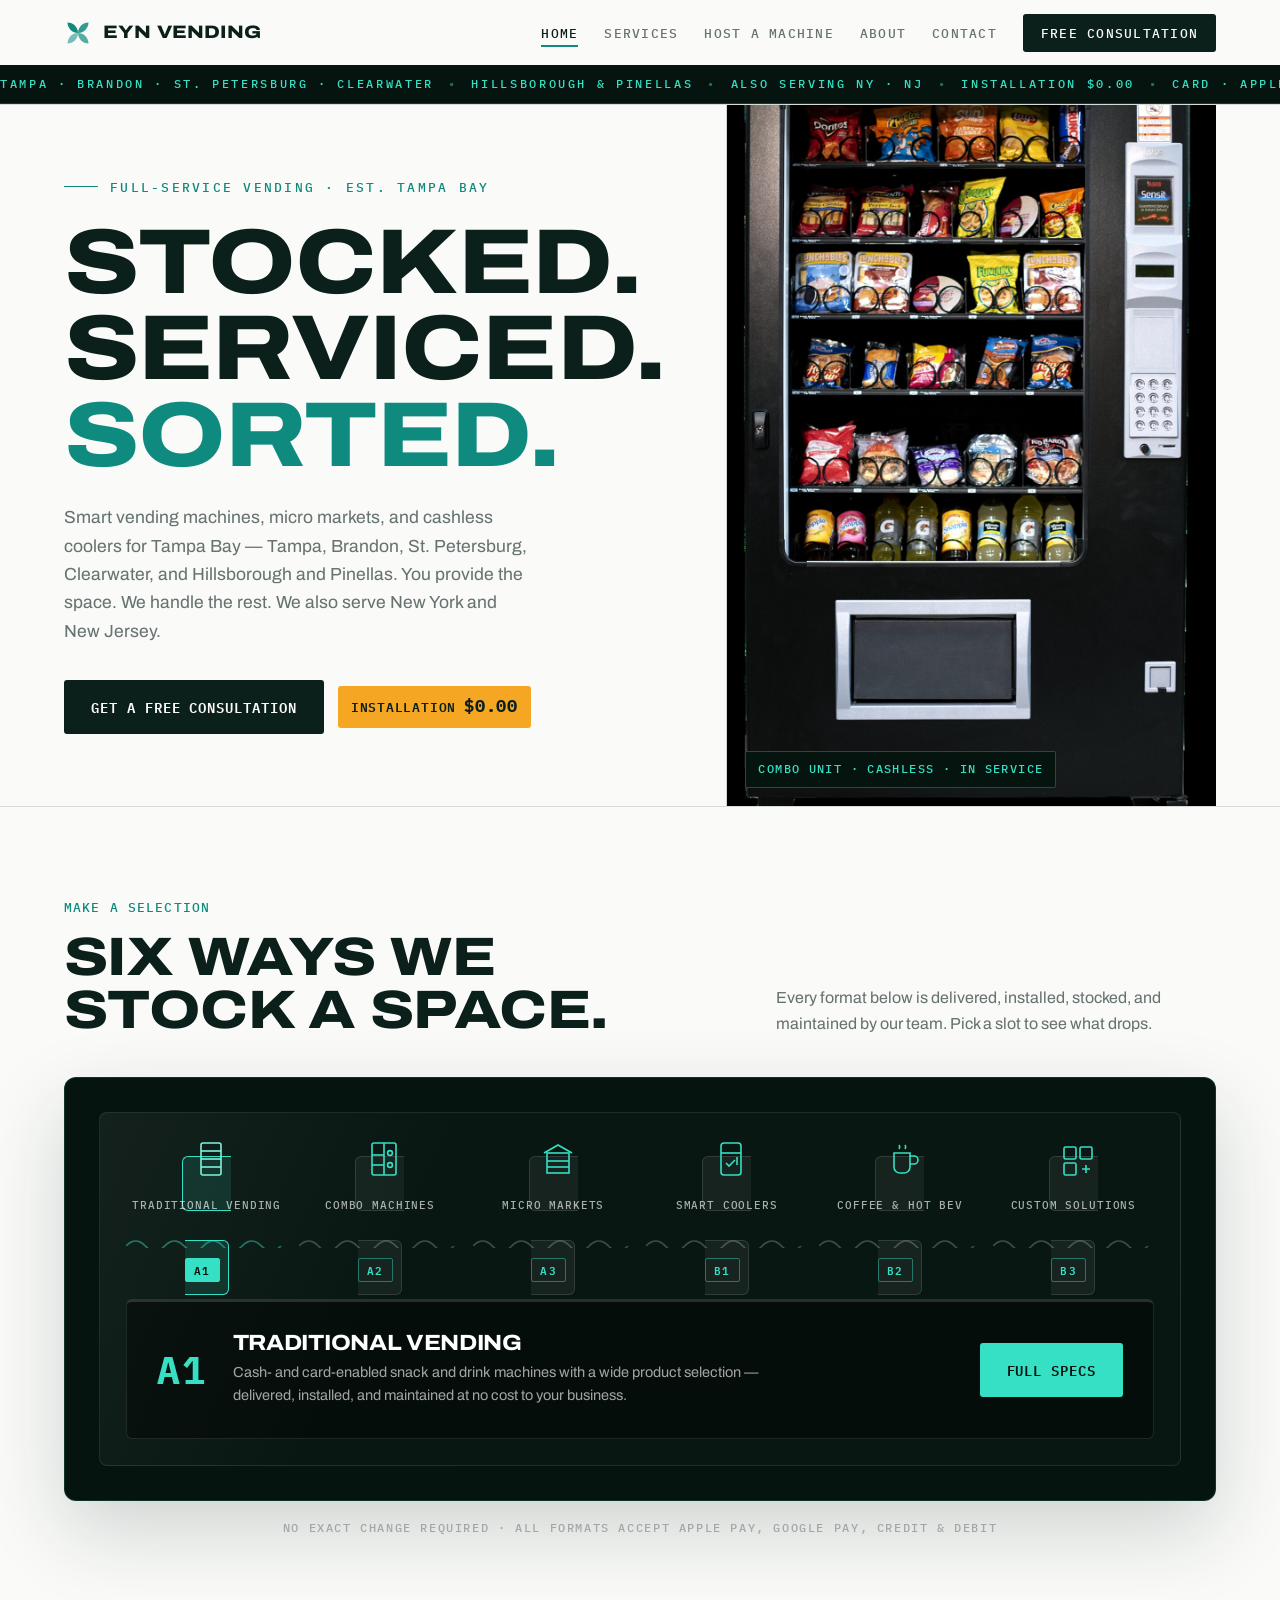
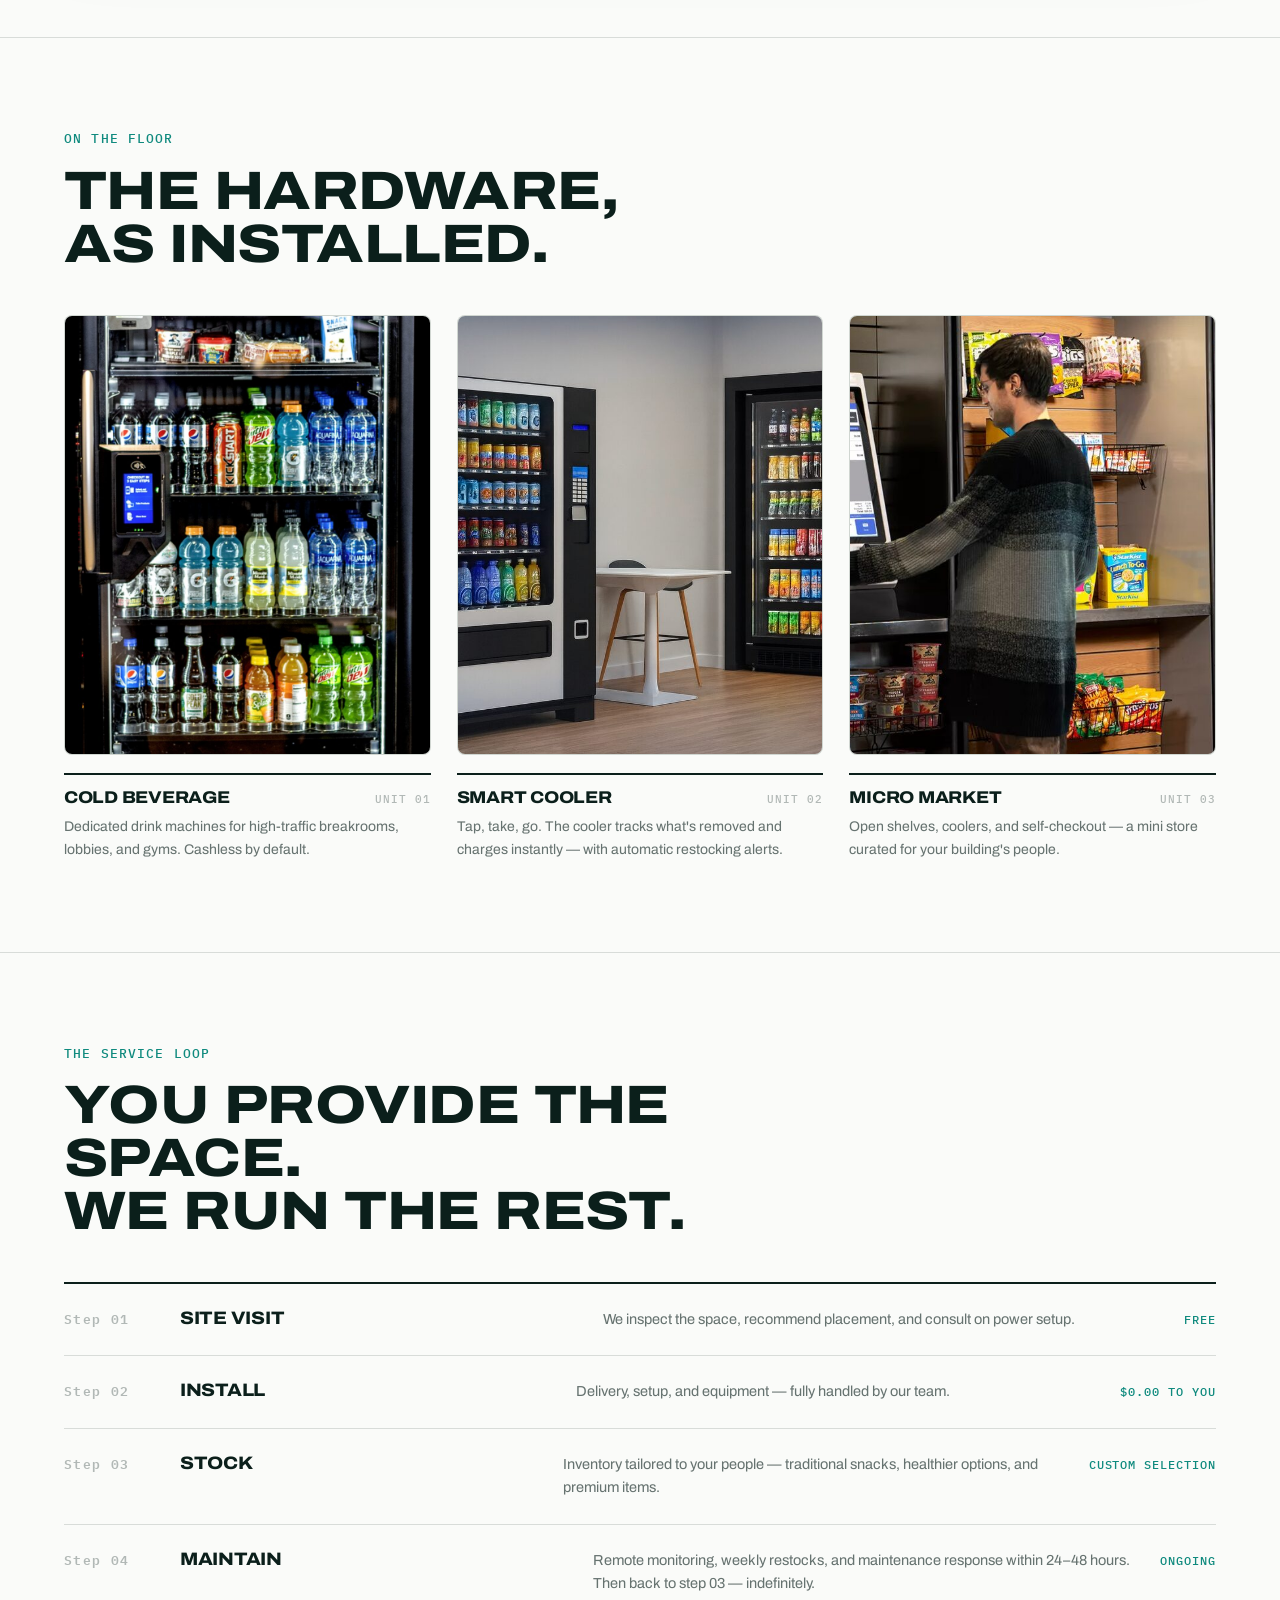
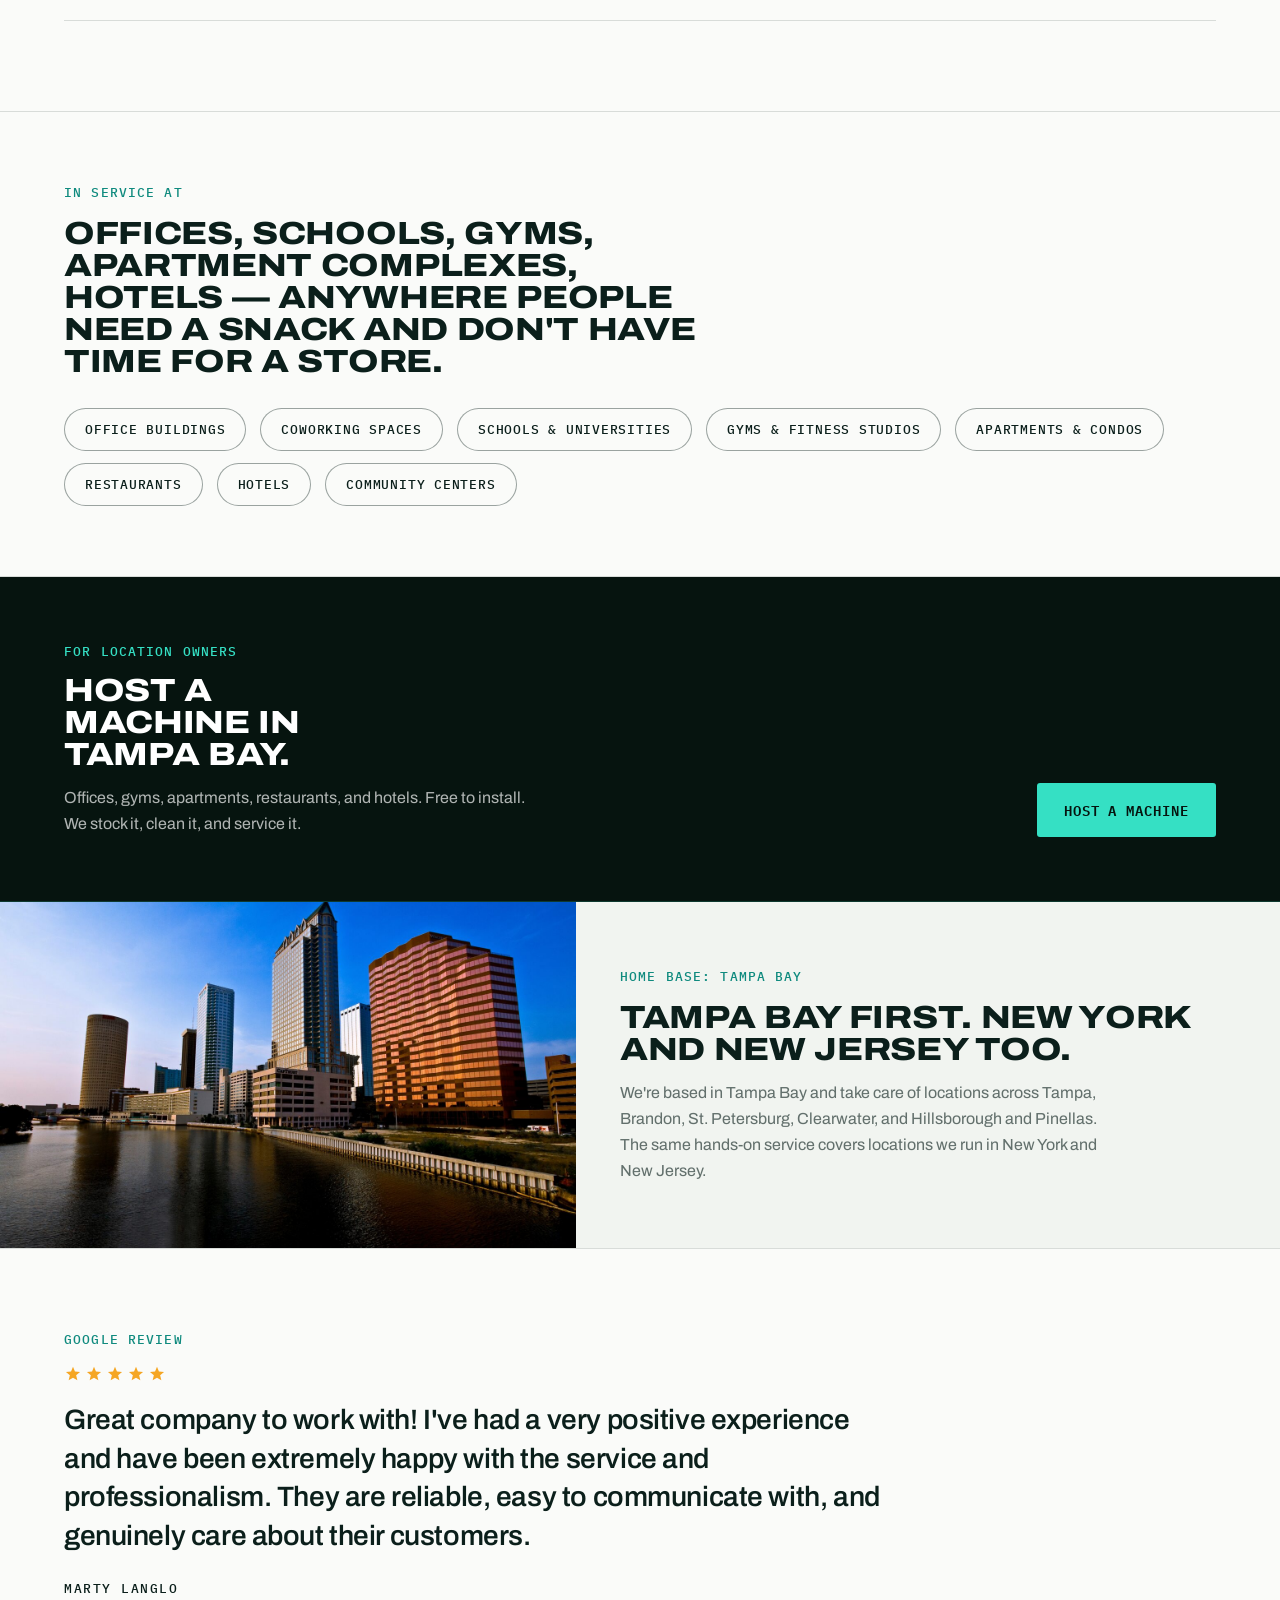
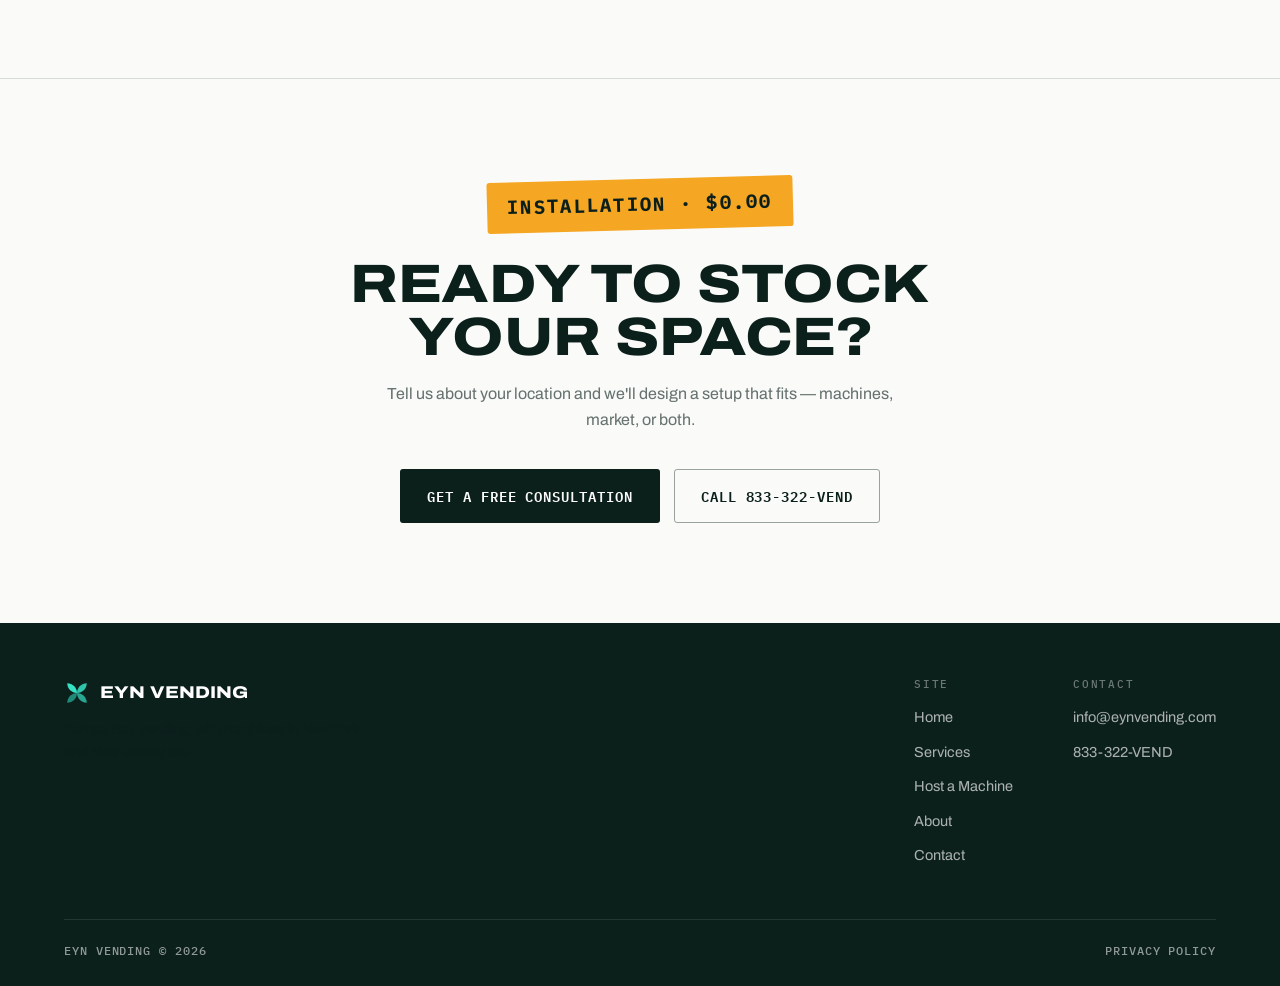
==== index.html @ dd4f5e39 "Fix swapped photos and add Tampa Bay host page The hero and Tampa images had the right filenames but" ====
<!DOCTYPE html>
<html lang="en">
<head>
<meta charset="UTF-8">
<meta name="viewport" content="width=device-width, initial-scale=1.0">
<title>EYN Vending | Tampa Bay Vending Machines</title>
<meta name="description" content="Vending machines for Tampa, Brandon, St. Petersburg, Clearwater, and Hillsborough &amp; Pinellas. Free installation. EYN Vending also serves NY and NJ.">
<link rel="canonical" href="https://www.eynvending.com/">
<meta property="og:title" content="EYN Vending | Tampa Bay Vending Machines">
<meta property="og:description" content="Vending machines for Tampa, Brandon, St. Petersburg, Clearwater, and Hillsborough &amp; Pinellas. Free installation. EYN Vending also serves NY and NJ.">
<meta property="og:type" content="website">
<meta property="og:url" content="https://www.eynvending.com/">
<meta property="og:image" content="https://www.eynvending.com/images/tampa-skyline.jpg">
<meta property="og:image:alt" content="Tampa Bay skyline at dusk, seen across the water with downtown towers and a lit bridge">
<meta property="og:locale" content="en_US">
<meta property="og:site_name" content="EYN Vending">
<meta name="twitter:card" content="summary_large_image">
<meta name="twitter:title" content="EYN Vending | Tampa Bay Vending Machines">
<meta name="twitter:description" content="Vending machines for Tampa, Brandon, St. Petersburg, Clearwater, and Hillsborough &amp; Pinellas. Free installation. EYN Vending also serves NY and NJ.">
<meta name="twitter:image" content="https://www.eynvending.com/images/tampa-skyline.jpg">
<link rel="preconnect" href="https://fonts.googleapis.com">
<link rel="preconnect" href="https://fonts.gstatic.com" crossorigin>
<link href="https://fonts.googleapis.com/css2?family=Archivo:ital,wdth,wght@0,62..125,100..900&family=IBM+Plex+Mono:wght@400;500;600;700&display=swap" rel="stylesheet">
<link rel="icon" href="favicon.ico" sizes="32x32">
<link rel="icon" href="favicon.svg" type="image/svg+xml">
<link rel="icon" href="favicon-48.png" type="image/png" sizes="48x48">
<link rel="apple-touch-icon" href="apple-touch-icon.png">
<link rel="stylesheet" href="css/style.css">
<script type="application/ld+json">
{
  "@context": "https://schema.org",
  "@type": "LocalBusiness",
  "name": "EYN Vending",
  "url": "https://www.eynvending.com",
  "telephone": "833-322-8363",
  "email": "info@eynvending.com",
  "image": "https://www.eynvending.com/images/machine-combo.jpg",
  "logo": "https://www.eynvending.com/favicon.svg",
  "description": "Full-service vending machines, micro markets, and smart coolers for Tampa Bay, with additional service in New York and New Jersey.",
  "areaServed": [
    { "@type": "Place", "name": "Tampa Bay" },
    { "@type": "City", "name": "Tampa" },
    { "@type": "City", "name": "Brandon" },
    { "@type": "City", "name": "St. Petersburg" },
    { "@type": "City", "name": "Clearwater" },
    { "@type": "AdministrativeArea", "name": "Hillsborough County" },
    { "@type": "AdministrativeArea", "name": "Pinellas County" }
  ],
  "openingHours": "24/7",
  "openingHoursSpecification": {
    "@type": "OpeningHoursSpecification",
    "dayOfWeek": ["Monday", "Tuesday", "Wednesday", "Thursday", "Friday", "Saturday", "Sunday"],
    "opens": "00:00",
    "closes": "23:59"
  }
}
</script>
</head>
<body>

<header class="site">
  <nav class="nav">
    <a href="index.html" class="brand">
      <svg class="mark" viewBox="0 0 32 32" xmlns="http://www.w3.org/2000/svg" aria-hidden="true">
        <g fill="#0F8A7E">
          <path d="M16 16C16 9.4 10.6 4 4 4C4 10.6 9.4 16 16 16Z"/>
          <path d="M16 16C16 9.4 21.4 4 28 4C28 10.6 22.6 16 16 16Z" opacity="0.85"/>
          <path d="M16 16C16 22.6 21.4 28 28 28C28 21.4 22.6 16 16 16Z" opacity="0.7"/>
          <path d="M16 16C16 22.6 10.6 28 4 28C4 21.4 9.4 16 16 16Z" opacity="0.55"/>
        </g>
      </svg>
      EYN Vending
    </a>
    <ul class="nav-links">
      <li><a href="index.html" class="active">Home</a></li>
      <li><a href="services.html">Services</a></li>
      <li><a href="host.html">Host a Machine</a></li>
      <li><a href="about.html">About</a></li>
      <li><a href="contact.html">Contact</a></li>
      <li><a href="contact.html" class="nav-cta">Free Consultation</a></li>
    </ul>
    <button class="nav-toggle" aria-label="Toggle menu"><span></span><span></span><span></span></button>
  </nav>
  <div class="ticker" aria-hidden="true">
    <div class="ticker-track">
      <span>Tampa · Brandon · St. Petersburg · Clearwater</span>
      <span>Hillsborough &amp; Pinellas</span>
      <span>Also serving NY · NJ</span>
      <span>Installation $0.00</span>
      <span>Card · Apple Pay · Google Pay</span>
      <span>Maintenance response 24–48 hrs</span>
      <span>Tampa · Brandon · St. Petersburg · Clearwater</span>
      <span>Hillsborough &amp; Pinellas</span>
      <span>Also serving NY · NJ</span>
      <span>Installation $0.00</span>
      <span>Card · Apple Pay · Google Pay</span>
      <span>Maintenance response 24–48 hrs</span>
    </div>
  </div>
</header>

<!-- ============ HERO ============ -->
<section class="hero">
  <div class="hero-grid">
    <div class="hero-copy">
      <div class="hero-kicker">Full-service vending · Est. Tampa Bay</div>
      <h1 class="hd hd-xl">Stocked.<br>Serviced.<br><span class="accent">Sorted.</span></h1>
      <p class="lede">Smart vending machines, micro markets, and cashless coolers for Tampa Bay — Tampa, Brandon, St. Petersburg, Clearwater, and Hillsborough and Pinellas. You provide the space. We handle the rest. We also serve New York and New Jersey.</p>
      <div class="hero-ctas">
        <a href="contact.html" class="btn btn-vend">Get a Free Consultation</a>
        <span class="price-tag">Installation <strong>$0.00</strong></span>
      </div>
    </div>
    <div class="hero-photo">
      <img src="images/machine-combo.jpg" alt="White snack vending machine with spiral coils stocked with chips, candy, and packaged snacks">
      <span class="photo-spec">Combo unit · Cashless · In service</span>
    </div>
  </div>
</section>

<!-- ============ THE MACHINE (signature) ============ -->
<section class="machine-section">
  <div class="wrap">
    <div class="machine-head reveal">
      <div>
        <span class="mono" style="color: var(--teal); display:block; margin-bottom:14px;">Make a selection</span>
        <h2 class="hd hd-lg">Six ways we<br>stock a space.</h2>
      </div>
      <p>Every format below is delivered, installed, stocked, and maintained by our team. Pick a slot to see what drops.</p>
    </div>

    <div class="machine reveal">
      <div class="machine-glass">
        <div class="shelf">
          <button class="slot selected" data-code="A1" data-title="Traditional Vending" data-desc="Cash- and card-enabled snack and drink machines with a wide product selection — delivered, installed, and maintained at no cost to your business.">
            <span class="slot-product">
              <svg class="slot-glyph" viewBox="0 0 40 40" fill="none" stroke="currentColor" stroke-width="1.6" aria-hidden="true">
                <rect x="10" y="4" width="20" height="32" rx="2"/>
                <line x1="10" y1="12" x2="30" y2="12"/>
                <line x1="10" y1="20" x2="30" y2="20"/>
                <line x1="10" y1="28" x2="30" y2="28"/>
              </svg>
              <span class="slot-name">Traditional Vending</span>
              <svg class="slot-coil" viewBox="0 0 100 12" preserveAspectRatio="none" fill="none" stroke="currentColor" stroke-width="1.4" aria-hidden="true">
                <path d="M0,10 Q6,0 12,10 T24,10 T36,10 T48,10 T60,10 T72,10 T84,10 T96,10"/>
              </svg>
              <span class="slot-code-chip">A1</span>
            </span>
          </button>

          <button class="slot" data-code="A2" data-title="Combo Machines" data-desc="Snacks and beverages in one compact unit with flexible layouts — perfect for smaller offices, waiting rooms, and community spaces.">
            <span class="slot-product">
              <svg class="slot-glyph" viewBox="0 0 40 40" fill="none" stroke="currentColor" stroke-width="1.6" aria-hidden="true">
                <rect x="8" y="4" width="24" height="32" rx="2"/>
                <line x1="20" y1="4" x2="20" y2="36"/>
                <line x1="8" y1="16" x2="20" y2="16"/>
                <line x1="8" y1="26" x2="20" y2="26"/>
                <circle cx="26" cy="14" r="2.4"/>
                <circle cx="26" cy="26" r="2.4"/>
              </svg>
              <span class="slot-name">Combo Machines</span>
              <svg class="slot-coil" viewBox="0 0 100 12" preserveAspectRatio="none" fill="none" stroke="currentColor" stroke-width="1.4" aria-hidden="true">
                <path d="M0,10 Q6,0 12,10 T24,10 T36,10 T48,10 T60,10 T72,10 T84,10 T96,10"/>
              </svg>
              <span class="slot-code-chip">A2</span>
            </span>
          </button>

          <button class="slot" data-code="A3" data-title="Micro Markets" data-desc="Open shelving, coolers, and a self-checkout kiosk — a self-service market curated to your team, built for larger workplaces and common areas.">
            <span class="slot-product">
              <svg class="slot-glyph" viewBox="0 0 40 40" fill="none" stroke="currentColor" stroke-width="1.6" aria-hidden="true">
                <path d="M6 14 L20 6 L34 14"/>
                <rect x="9" y="14" width="22" height="20"/>
                <line x1="9" y1="22" x2="31" y2="22"/>
                <line x1="9" y1="28" x2="31" y2="28"/>
              </svg>
              <span class="slot-name">Micro Markets</span>
              <svg class="slot-coil" viewBox="0 0 100 12" preserveAspectRatio="none" fill="none" stroke="currentColor" stroke-width="1.4" aria-hidden="true">
                <path d="M0,10 Q6,0 12,10 T24,10 T36,10 T48,10 T60,10 T72,10 T84,10 T96,10"/>
              </svg>
              <span class="slot-code-chip">A3</span>
            </span>
          </button>

          <button class="slot" data-code="B1" data-title="Smart Coolers" data-desc="Grab-and-go coolers with secure, cashless technology that recognize what's taken and charge instantly — ideal for gyms, offices, and residential buildings.">
            <span class="slot-product">
              <svg class="slot-glyph" viewBox="0 0 40 40" fill="none" stroke="currentColor" stroke-width="1.6" aria-hidden="true">
                <rect x="10" y="4" width="20" height="32" rx="3"/>
                <line x1="10" y1="14" x2="30" y2="14"/>
                <line x1="26" y1="18" x2="26" y2="26"/>
                <path d="M15 24 l3 3 l6 -6" />
              </svg>
              <span class="slot-name">Smart Coolers</span>
              <svg class="slot-coil" viewBox="0 0 100 12" preserveAspectRatio="none" fill="none" stroke="currentColor" stroke-width="1.4" aria-hidden="true">
                <path d="M0,10 Q6,0 12,10 T24,10 T36,10 T48,10 T60,10 T72,10 T84,10 T96,10"/>
              </svg>
              <span class="slot-code-chip">B1</span>
            </span>
          </button>

          <button class="slot" data-code="B2" data-title="Coffee &amp; Hot Beverage" data-desc="Hot beverage machines for spaces that run on coffee — kept clean, stocked, and pouring on a reliable restock schedule.">
            <span class="slot-product">
              <svg class="slot-glyph" viewBox="0 0 40 40" fill="none" stroke="currentColor" stroke-width="1.6" aria-hidden="true">
                <path d="M10 14 h16 v14 a6 6 0 0 1 -6 6 h-4 a6 6 0 0 1 -6 -6 z"/>
                <path d="M26 17 h4 a4 4 0 0 1 0 8 h-4"/>
                <path d="M15 10 q1.5 -2 0 -4 M21 10 q1.5 -2 0 -4"/>
              </svg>
              <span class="slot-name">Coffee &amp; Hot Bev</span>
              <svg class="slot-coil" viewBox="0 0 100 12" preserveAspectRatio="none" fill="none" stroke="currentColor" stroke-width="1.4" aria-hidden="true">
                <path d="M0,10 Q6,0 12,10 T24,10 T36,10 T48,10 T60,10 T72,10 T84,10 T96,10"/>
              </svg>
              <span class="slot-code-chip">B2</span>
            </span>
          </button>

          <button class="slot" data-code="B3" data-title="Custom Solutions" data-desc="Book and electronics kiosks, secure locker systems, and more — describe your space and we'll design a setup around it.">
            <span class="slot-product">
              <svg class="slot-glyph" viewBox="0 0 40 40" fill="none" stroke="currentColor" stroke-width="1.6" aria-hidden="true">
                <rect x="6" y="8" width="12" height="12" rx="1.5"/>
                <rect x="22" y="8" width="12" height="12" rx="1.5"/>
                <rect x="6" y="24" width="12" height="12" rx="1.5"/>
                <path d="M28 26 v8 M24 30 h8"/>
              </svg>
              <span class="slot-name">Custom Solutions</span>
              <svg class="slot-coil" viewBox="0 0 100 12" preserveAspectRatio="none" fill="none" stroke="currentColor" stroke-width="1.4" aria-hidden="true">
                <path d="M0,10 Q6,0 12,10 T24,10 T36,10 T48,10 T60,10 T72,10 T84,10 T96,10"/>
              </svg>
              <span class="slot-code-chip">B3</span>
            </span>
          </button>
        </div>

        <div class="vend-tray">
          <div class="tray-code">A1</div>
          <div class="tray-body">
            <h3>Traditional Vending</h3>
            <p>Cash- and card-enabled snack and drink machines with a wide product selection — delivered, installed, and maintained at no cost to your business.</p>
          </div>
          <div class="tray-cta">
            <a href="services.html" class="btn btn-led">Full Specs</a>
          </div>
        </div>
      </div>
    </div>
    <div class="machine-footnote">No exact change required · All formats accept Apple Pay, Google Pay, credit &amp; debit</div>
  </div>
</section>

<!-- ============ EQUIPMENT GALLERY ============ -->
<section class="gallery-section">
  <div class="wrap">
    <div class="sec-head reveal">
      <span class="mono">On the floor</span>
      <h2 class="hd hd-lg">The hardware,<br>as installed.</h2>
    </div>
    <div class="gallery">
      <div class="gallery-item reveal">
        <div class="ph"><img src="images/machine-colddrinks.jpg" alt="Glass-front cold drink machine stocked with cans and bottles" loading="lazy"></div>
        <div class="spec">
          <div class="spec-row">
            <h3>Cold Beverage</h3>
            <span class="mono">Unit 01</span>
          </div>
          <p>Dedicated drink machines for high-traffic breakrooms, lobbies, and gyms. Cashless by default.</p>
        </div>
      </div>
      <div class="gallery-item reveal">
        <div class="ph"><img src="images/smart-cooler.jpg" alt="Glass-door cooler stocked with beverages, with a payment terminal on the side" loading="lazy"></div>
        <div class="spec">
          <div class="spec-row">
            <h3>Smart Cooler</h3>
            <span class="mono">Unit 02</span>
          </div>
          <p>Tap, take, go. The cooler tracks what's removed and charges instantly — with automatic restocking alerts.</p>
        </div>
      </div>
      <div class="gallery-item reveal">
        <div class="ph"><img src="images/micromart-kiosk.jpg" alt="Person using a touchscreen self-checkout kiosk beside shelves of snacks" loading="lazy"></div>
        <div class="spec">
          <div class="spec-row">
            <h3>Micro Market</h3>
            <span class="mono">Unit 03</span>
          </div>
          <p>Open shelves, coolers, and self-checkout — a mini store curated for your building's people.</p>
        </div>
      </div>
    </div>
  </div>
</section>

<!-- ============ SERVICE LOOP ============ -->
<section class="loop-section">
  <div class="wrap">
    <div class="sec-head reveal">
      <span class="mono">The service loop</span>
      <h2 class="hd hd-lg">You provide the space.<br>We run the rest.</h2>
    </div>
    <div class="loop-table reveal">
      <div class="loop-row">
        <span class="step">Step 01</span>
        <h3>Site Visit</h3>
        <p>We inspect the space, recommend placement, and consult on power setup.</p>
        <span class="loop-meta">Free</span>
      </div>
      <div class="loop-row">
        <span class="step">Step 02</span>
        <h3>Install</h3>
        <p>Delivery, setup, and equipment — fully handled by our team.</p>
        <span class="loop-meta">$0.00 to you</span>
      </div>
      <div class="loop-row">
        <span class="step">Step 03</span>
        <h3>Stock</h3>
        <p>Inventory tailored to your people — traditional snacks, healthier options, and premium items.</p>
        <span class="loop-meta">Custom selection</span>
      </div>
      <div class="loop-row">
        <span class="step">Step 04</span>
        <h3>Maintain</h3>
        <p>Remote monitoring, weekly restocks, and maintenance response within 24–48 hours. Then back to step 03 — indefinitely.</p>
        <span class="loop-meta">Ongoing</span>
      </div>
    </div>
  </div>
</section>

<!-- ============ WHO WE SERVE ============ -->
<section class="serve-section">
  <div class="wrap reveal">
    <div class="sec-head">
      <span class="mono">In service at</span>
      <h2 class="hd hd-md">Offices, schools, gyms, apartment complexes, hotels — anywhere people need a snack and don't have time for a store.</h2>
    </div>
    <div class="serve-line">
      <span class="serve-chip">Office buildings</span>
      <span class="serve-chip">Coworking spaces</span>
      <span class="serve-chip">Schools &amp; universities</span>
      <span class="serve-chip">Gyms &amp; fitness studios</span>
      <span class="serve-chip">Apartments &amp; condos</span>
      <span class="serve-chip">Restaurants</span>
      <span class="serve-chip">Hotels</span>
      <span class="serve-chip">Community centers</span>
    </div>
  </div>
</section>

<!-- ============ HOST ============ -->
<section class="host-band">
  <div class="wrap">
    <div class="host-band-inner reveal">
      <div>
        <span class="mono">For location owners</span>
        <h2 class="hd hd-md">Host a machine in Tampa Bay.</h2>
        <p>Offices, gyms, apartments, restaurants, and hotels. Free to install. We stock it, clean it, and service it.</p>
      </div>
      <a href="host.html" class="btn btn-led">Host a Machine</a>
    </div>
  </div>
</section>

<!-- ============ REGION ============ -->
<section class="region-band">
  <div class="region-photo">
    <img src="images/tampa-skyline.jpg" alt="Tampa Bay skyline at dusk, seen across the water with downtown towers and a lit bridge" loading="lazy">
  </div>
  <div class="region-copy reveal">
    <span class="mono">Home base: Tampa Bay</span>
    <h2 class="hd hd-md">Tampa Bay first. New York and New Jersey too.</h2>
    <p>We're based in Tampa Bay and take care of locations across Tampa, Brandon, St. Petersburg, Clearwater, and Hillsborough and Pinellas. The same hands-on service covers locations we run in New York and New Jersey.</p>
  </div>
</section>

<!-- ============ REVIEW ============ -->
<section class="quote-section">
  <div class="wrap">
    <div class="quote-block reveal">
      <span class="mono">Google review</span>
      <div class="quote-stars" role="img" aria-label="5 out of 5 stars">
        <svg viewBox="0 0 24 24" aria-hidden="true"><path fill="currentColor" d="M12 2.4l2.6 6.3 6.8.6-5.2 4.4 1.6 6.6L12 16.9 6.2 20.3l1.6-6.6L2.6 9.3l6.8-.6z"/></svg>
        <svg viewBox="0 0 24 24" aria-hidden="true"><path fill="currentColor" d="M12 2.4l2.6 6.3 6.8.6-5.2 4.4 1.6 6.6L12 16.9 6.2 20.3l1.6-6.6L2.6 9.3l6.8-.6z"/></svg>
        <svg viewBox="0 0 24 24" aria-hidden="true"><path fill="currentColor" d="M12 2.4l2.6 6.3 6.8.6-5.2 4.4 1.6 6.6L12 16.9 6.2 20.3l1.6-6.6L2.6 9.3l6.8-.6z"/></svg>
        <svg viewBox="0 0 24 24" aria-hidden="true"><path fill="currentColor" d="M12 2.4l2.6 6.3 6.8.6-5.2 4.4 1.6 6.6L12 16.9 6.2 20.3l1.6-6.6L2.6 9.3l6.8-.6z"/></svg>
        <svg viewBox="0 0 24 24" aria-hidden="true"><path fill="currentColor" d="M12 2.4l2.6 6.3 6.8.6-5.2 4.4 1.6 6.6L12 16.9 6.2 20.3l1.6-6.6L2.6 9.3l6.8-.6z"/></svg>
      </div>
      <blockquote>
        <p>Great company to work with! I've had a very positive experience and have been extremely happy with the service and professionalism. They are reliable, easy to communicate with, and genuinely care about their customers.</p>
      </blockquote>
      <p class="quote-by">Marty Langlo</p>
    </div>
  </div>
</section>

<!-- ============ CTA ============ -->
<section class="cta-section">
  <div class="cta-inner reveal">
    <span class="cta-price">Installation · $0.00</span>
    <h2 class="hd hd-lg">Ready to stock your space?</h2>
    <p>Tell us about your location and we'll design a setup that fits — machines, market, or both.</p>
    <div class="cta-actions">
      <a href="contact.html" class="btn btn-vend">Get a Free Consultation</a>
      <a href="tel:+18333228363" class="btn btn-ghost">Call 833-322-VEND</a>
    </div>
  </div>
</section>

<footer class="site">
  <div class="wrap">
    <div class="footer-top">
      <div>
        <div class="footer-brand">
          <svg class="mark" viewBox="0 0 32 32" xmlns="http://www.w3.org/2000/svg" aria-hidden="true">
            <g fill="#35E0C4">
              <path d="M16 16C16 9.4 10.6 4 4 4C4 10.6 9.4 16 16 16Z"/>
              <path d="M16 16C16 9.4 21.4 4 28 4C28 10.6 22.6 16 16 16Z" opacity="0.85"/>
              <path d="M16 16C16 22.6 21.4 28 28 28C28 21.4 22.6 16 16 16Z" opacity="0.7"/>
              <path d="M16 16C16 22.6 10.6 28 4 28C4 21.4 9.4 16 16 16Z" opacity="0.55"/>
            </g>
          </svg>
          EYN Vending
        </div>
        <p class="footer-tag">Tampa Bay vending, with machines in New York and New Jersey too.</p>
      </div>
      <div class="footer-links">
        <div class="footer-col">
          <h4>Site</h4>
          <a href="index.html">Home</a>
          <a href="services.html">Services</a>
          <a href="host.html">Host a Machine</a>
          <a href="about.html">About</a>
          <a href="contact.html">Contact</a>
        </div>
        <div class="footer-col">
          <h4>Contact</h4>
          <a href="mailto:info@eynvending.com">info@eynvending.com</a>
          <a href="tel:+18333228363">833-322-VEND</a>
        </div>
      </div>
    </div>
    <div class="footer-bottom">
      <span>EYN Vending &copy; 2026</span>
      <a href="privacy.html">Privacy Policy</a>
    </div>
  </div>
</footer>

<script src="js/main.js"></script>
</body>
</html>
---- css/style.css ----
/* ===========================================================
   EYN Vending — V2 "Showroom"
   The page is the showroom; the machines are the dark objects
   on display. LED ticker, vend shelf, spec-sheet type.
   =========================================================== */
:root {
  --show: #FAFBF9;          /* showroom floor */
  --show-dim: #F1F4F0;      /* secondary surface */
  --ink: #0B1F1B;           /* deep teal-black text */
  --ink-60: rgba(11, 31, 27, 0.62);
  --ink-30: rgba(11, 31, 27, 0.30);
  --teal: #0F8A7E;          /* brand */
  --teal-deep: #0A5C55;
  --led-bg: #06140F;        /* machine display interior */
  --led: #35E0C4;           /* LED text */
  --led-dim: rgba(53, 224, 196, 0.45);
  --amber: #F5A623;         /* price tag */
  --line: rgba(11, 31, 27, 0.14);
  --line-strong: rgba(11, 31, 27, 0.4);

  --display: "Archivo", sans-serif;
  --mono: "IBM Plex Mono", monospace;

  --max: 1240px;
  --gutter: clamp(20px, 4vw, 44px);
}

* { box-sizing: border-box; }
html { scroll-behavior: smooth; }

@media (prefers-reduced-motion: reduce) {
  html { scroll-behavior: auto; }
  *, *::before, *::after {
    animation-duration: 0.01ms !important;
    animation-iteration-count: 1 !important;
    transition-duration: 0.01ms !important;
  }
}

body {
  margin: 0;
  background: var(--show);
  color: var(--ink);
  font-family: var(--display);
  font-weight: 420;
  font-size: 16px;
  line-height: 1.62;
  -webkit-font-smoothing: antialiased;
}

h1, h2, h3, h4 {
  margin: 0;
  line-height: 1.0;
  letter-spacing: -0.015em;
  font-weight: 780;
}
p { margin: 0 0 1em; color: var(--ink-60); }
a { color: inherit; text-decoration: none; }
img { max-width: 100%; display: block; }
button { font: inherit; }

.wrap { max-width: var(--max); margin: 0 auto; padding: 0 var(--gutter); }

/* Display headline — wide-set Archivo, the site's voice */
.hd {
  font-stretch: 118%;
  font-weight: 800;
  text-transform: uppercase;
  letter-spacing: -0.01em;
}
.hd-xl { font-size: clamp(42px, 7.2vw, 92px); line-height: 0.94; }
.hd-lg { font-size: clamp(30px, 4.4vw, 54px); line-height: 0.98; }
.hd-md { font-size: clamp(22px, 2.8vw, 32px); }

/* Mono utility */
.mono {
  font-family: var(--mono);
  font-size: 12.5px;
  letter-spacing: 0.09em;
  text-transform: uppercase;
  font-weight: 500;
}

/* Slot code — only on selectable things */
.slot-code {
  font-family: var(--mono);
  font-size: 12px;
  font-weight: 600;
  letter-spacing: 0.1em;
  color: var(--teal);
  border: 1px solid currentColor;
  border-radius: 2px;
  padding: 2px 7px;
  display: inline-block;
}

/* Price tag — amber, like a vend price */
.price-tag {
  display: inline-flex;
  align-items: baseline;
  gap: 8px;
  background: var(--amber);
  color: var(--ink);
  font-family: var(--mono);
  font-weight: 600;
  font-size: 13px;
  letter-spacing: 0.06em;
  padding: 7px 13px;
  border-radius: 3px;
  text-transform: uppercase;
}
.price-tag strong { font-size: 17px; font-weight: 700; }

/* Buttons */
.btn {
  display: inline-flex;
  align-items: center;
  gap: 10px;
  font-family: var(--mono);
  font-weight: 600;
  font-size: 13.5px;
  letter-spacing: 0.07em;
  text-transform: uppercase;
  padding: 15px 26px;
  border-radius: 3px;
  border: 1.5px solid transparent;
  cursor: pointer;
  transition: background 0.15s ease, border-color 0.15s ease, color 0.15s ease;
}
.btn-vend { background: var(--ink); color: var(--show); }
.btn-vend:hover { background: var(--teal-deep); }
.btn-ghost { border-color: var(--line-strong); color: var(--ink); background: transparent; }
.btn-ghost:hover { border-color: var(--teal); color: var(--teal); }
.btn-led { background: var(--led); color: var(--led-bg); }
.btn-led:hover { background: #5aeed6; }

/* ===========================================================
   Header + LED ticker
   =========================================================== */
header.site {
  position: sticky;
  top: 0;
  z-index: 60;
  background: var(--show);
  border-bottom: 1px solid var(--line);
}
.nav {
  display: flex;
  align-items: center;
  justify-content: space-between;
  max-width: var(--max);
  margin: 0 auto;
  padding: 18px var(--gutter);
}
.brand {
  display: flex;
  align-items: center;
  gap: 11px;
  font-stretch: 118%;
  font-weight: 800;
  font-size: 18px;
  text-transform: uppercase;
  letter-spacing: 0.01em;
}
.brand .mark { width: 28px; height: 28px; flex-shrink: 0; }
.nav-links {
  display: flex;
  align-items: center;
  gap: 26px;
  list-style: none;
  margin: 0;
  padding: 0;
}
.nav-links a {
  font-family: var(--mono);
  font-size: 12.5px;
  font-weight: 500;
  letter-spacing: 0.1em;
  text-transform: uppercase;
  color: var(--ink-60);
  padding: 4px 0;
  border-bottom: 2px solid transparent;
}
.nav-links a:hover { color: var(--ink); }
.nav-links a.active { color: var(--ink); border-bottom-color: var(--teal); }
.nav-links a.nav-cta {
  color: var(--show);
  background: var(--ink);
  padding: 11px 18px;
  border-radius: 3px;
  border-bottom: none;
}
.nav-links a.nav-cta:hover { background: var(--teal-deep); color: var(--show); }
.nav-toggle { display: none; background: none; border: none; cursor: pointer; padding: 6px; }
.nav-toggle span { display: block; width: 22px; height: 2px; background: var(--ink); margin: 5px 0; }

@media (max-width: 1080px) {
  .nav-links { display: none; }
  .nav-toggle { display: block; }
  .nav-links.open {
    display: flex;
    flex-direction: column;
    align-items: flex-start;
    position: absolute;
    top: 100%;
    left: 0; right: 0;
    background: var(--show);
    padding: 22px var(--gutter) 28px;
    border-bottom: 1px solid var(--line);
    gap: 20px;
  }
}

/* LED ticker — a real machine's scrolling display */
.ticker {
  background: var(--led-bg);
  border-bottom: 1px solid rgba(53,224,196,0.2);
  overflow: hidden;
  padding: 9px 0;
}
.ticker-track {
  display: flex;
  gap: 0;
  width: max-content;
  animation: ticker-scroll 42s linear infinite;
}
.ticker-track span {
  font-family: var(--mono);
  font-size: 12px;
  font-weight: 500;
  letter-spacing: 0.22em;
  text-transform: uppercase;
  color: var(--led);
  white-space: nowrap;
  padding-right: 14px;
}
.ticker-track span::after {
  content: "•";
  color: var(--led-dim);
  padding-left: 14px;
}
@keyframes ticker-scroll {
  from { transform: translateX(0); }
  to { transform: translateX(-50%); }
}
@media (prefers-reduced-motion: reduce) {
  .ticker-track { animation: none; }
}

/* ===========================================================
   Hero — showroom floor, machine photo displayed at scale
   =========================================================== */
.hero {
  border-bottom: 1px solid var(--line);
  overflow: hidden;
}
.hero-grid {
  max-width: var(--max);
  margin: 0 auto;
  padding: 0 var(--gutter);
  display: grid;
  grid-template-columns: 1.15fr 0.85fr;
  align-items: stretch;
  min-height: 560px;
}
.hero-copy {
  padding: 72px 40px 72px 0;
  display: flex;
  flex-direction: column;
  justify-content: center;
}
.hero-kicker {
  font-family: var(--mono);
  font-size: 12.5px;
  letter-spacing: 0.18em;
  text-transform: uppercase;
  color: var(--teal);
  margin-bottom: 22px;
  display: flex;
  align-items: center;
  gap: 12px;
}
.hero-kicker::before {
  content: "";
  width: 34px; height: 1px;
  background: var(--teal);
}
.hero h1 { margin-bottom: 26px; }
.hero h1 .accent { color: var(--teal); }
.hero .lede {
  font-size: 17.5px;
  max-width: 470px;
  margin-bottom: 34px;
}
.hero-ctas { display: flex; gap: 14px; flex-wrap: wrap; align-items: center; }

.hero-photo {
  position: relative;
  background: var(--show-dim);
  border-left: 1px solid var(--line);
}
.hero-photo img {
  position: absolute;
  inset: 0;
  width: 100%;
  height: 100%;
  object-fit: cover;
  object-position: center center;
}
.hero-photo .photo-spec {
  position: absolute;
  left: 18px;
  bottom: 18px;
  background: var(--led-bg);
  color: var(--led);
  font-family: var(--mono);
  font-size: 11.5px;
  letter-spacing: 0.12em;
  text-transform: uppercase;
  padding: 8px 12px;
  border-radius: 2px;
  border: 1px solid rgba(53,224,196,0.3);
}

@media (max-width: 900px) {
  .hero-grid { grid-template-columns: 1fr; min-height: 0; }
  .hero-copy { padding: 54px 0 44px; }
  .hero-photo { min-height: 380px; border-left: none; border-top: 1px solid var(--line); margin: 0 calc(-1 * var(--gutter)); }
}

/* ===========================================================
   The Machine — full-width interactive shelf (signature)
   =========================================================== */
.machine-section {
  padding: 90px 0 100px;
  border-bottom: 1px solid var(--line);
}
.machine-head {
  display: flex;
  align-items: flex-end;
  justify-content: space-between;
  gap: 30px;
  margin-bottom: 40px;
  flex-wrap: wrap;
}
.machine-head p { max-width: 440px; margin: 0; }

.machine {
  background: var(--led-bg);
  border-radius: 12px;
  padding: clamp(18px, 3vw, 34px);
  border: 1px solid rgba(53,224,196,0.15);
  box-shadow: 0 30px 80px rgba(11,31,27,0.18);
}
.machine-glass {
  border: 1px solid rgba(255,255,255,0.09);
  border-radius: 8px;
  padding: clamp(14px, 2.4vw, 26px);
  background:
    linear-gradient(115deg, rgba(255,255,255,0.045) 0%, transparent 30%),
    rgba(255,255,255,0.015);
}
.shelf {
  display: grid;
  grid-template-columns: repeat(6, 1fr);
  gap: 12px;
}
@media (max-width: 900px) { .shelf { grid-template-columns: repeat(3, 1fr); } }
@media (max-width: 520px) { .shelf { grid-template-columns: repeat(2, 1fr); } }

.slot {
  background: transparent;
  border: none;
  padding: 0;
  cursor: pointer;
  text-align: center;
  position: relative;
}
.slot-product {
  background: rgba(255,255,255,0.05);
  border: 1px solid rgba(255,255,255,0.12);
  border-radius: 6px;
  padding: 20px 8px 16px;
  transition: background 0.15s ease, border-color 0.15s ease, transform 0.15s ease;
  position: relative;
  overflow: visible;
}
.slot:hover .slot-product { background: rgba(53,224,196,0.08); border-color: var(--led-dim); }
.slot.selected .slot-product {
  background: rgba(53,224,196,0.12);
  border-color: var(--led);
}
.slot.vending .slot-product { animation: vend-drop 0.55s cubic-bezier(0.5, 0, 0.7, 0.4); }
@keyframes vend-drop {
  0%   { transform: translateY(0); opacity: 1; }
  55%  { transform: translateY(46px); opacity: 0.25; }
  56%  { transform: translateY(-6px); opacity: 0; }
  100% { transform: translateY(0); opacity: 1; }
}

.slot-glyph {
  width: 40px;
  height: 40px;
  margin: 0 auto 12px;
  color: var(--led);
}
.slot.selected .slot-glyph, .slot:hover .slot-glyph { color: #7df3dd; }
.slot-name {
  display: block;
  font-family: var(--mono);
  font-size: 10.5px;
  font-weight: 500;
  letter-spacing: 0.08em;
  text-transform: uppercase;
  color: rgba(255,255,255,0.65);
  min-height: 2.4em;
  line-height: 1.2;
  padding: 0 2px;
}
.slot .slot-code-chip {
  display: inline-block;
  margin-top: 10px;
  font-family: var(--mono);
  font-size: 11px;
  font-weight: 600;
  letter-spacing: 0.14em;
  color: var(--led);
  border: 1px solid var(--led-dim);
  border-radius: 2px;
  padding: 2px 8px;
}
.slot.selected .slot-code-chip { background: var(--led); color: var(--led-bg); border-color: var(--led); }

/* Coil — scalloped spiral under each product */
.slot-coil {
  display: block;
  width: 100%;
  height: 12px;
  margin-top: 12px;
  color: rgba(255,255,255,0.22);
}
.slot:hover .slot-coil, .slot.selected .slot-coil { color: var(--led-dim); }

/* Vend tray — where the selection lands */
.vend-tray {
  margin-top: 16px;
  background: rgba(0,0,0,0.4);
  border: 1px solid rgba(255,255,255,0.1);
  border-top: 3px solid rgba(255,255,255,0.14);
  border-radius: 6px;
  padding: clamp(20px, 3vw, 30px);
  display: grid;
  grid-template-columns: auto 1fr auto;
  gap: 26px;
  align-items: center;
  min-height: 130px;
}
.vend-tray.flash { animation: tray-flash 0.5s ease; }
@keyframes tray-flash {
  0% { border-color: var(--led); background: rgba(53,224,196,0.10); }
  100% { border-color: rgba(255,255,255,0.1); background: rgba(0,0,0,0.4); }
}
.tray-code {
  font-family: var(--mono);
  font-size: clamp(26px, 3.4vw, 38px);
  font-weight: 700;
  letter-spacing: 0.05em;
  color: var(--led);
}
.tray-body h3 {
  color: #fff;
  font-stretch: 112%;
  font-weight: 750;
  text-transform: uppercase;
  font-size: clamp(17px, 2vw, 22px);
  margin-bottom: 7px;
}
.tray-body p {
  color: rgba(255,255,255,0.62);
  font-size: 14.5px;
  margin: 0;
  max-width: 560px;
}
.tray-cta { flex-shrink: 0; }
@media (max-width: 760px) {
  .vend-tray { grid-template-columns: 1fr; gap: 14px; text-align: left; }
}

.machine-footnote {
  margin-top: 18px;
  text-align: center;
  font-family: var(--mono);
  font-size: 11.5px;
  letter-spacing: 0.14em;
  text-transform: uppercase;
  color: var(--ink-30);
}

/* ===========================================================
   Equipment gallery — tall photos at natural proportion
   =========================================================== */
.gallery-section { padding: 90px 0; border-bottom: 1px solid var(--line); }
.gallery {
  display: grid;
  grid-template-columns: repeat(3, 1fr);
  gap: 26px;
  margin-top: 44px;
}
@media (max-width: 860px) { .gallery { grid-template-columns: 1fr; } }
.gallery-item { display: flex; flex-direction: column; }
.gallery-item .ph {
  background: var(--show-dim);
  border: 1px solid var(--line);
  border-radius: 8px;
  overflow: hidden;
  aspect-ratio: 3 / 3.6;
}
.gallery-item .ph img {
  width: 100%; height: 100%;
  object-fit: cover;
  transition: transform 0.5s ease;
}
.gallery-item:hover .ph img { transform: scale(1.025); }
.gallery-item .spec {
  border-top: 2px solid var(--ink);
  margin-top: 18px;
  padding-top: 14px;
}
.gallery-item .spec-row {
  display: flex;
  justify-content: space-between;
  align-items: baseline;
  gap: 14px;
  margin-bottom: 6px;
}
.gallery-item h3 {
  font-stretch: 112%;
  text-transform: uppercase;
  font-size: 17px;
  font-weight: 780;
}
.gallery-item .spec p { font-size: 14px; margin: 8px 0 0; }
.gallery-item .spec .mono { color: var(--ink-30); font-size: 11px; }

/* ===========================================================
   Service loop — spec-sheet table, not cards
   =========================================================== */
.loop-section { padding: 90px 0; border-bottom: 1px solid var(--line); }
.loop-table { margin-top: 44px; border-top: 2px solid var(--ink); }
.loop-row {
  display: grid;
  grid-template-columns: 90px 1fr 1.4fr auto;
  gap: 26px;
  align-items: baseline;
  padding: 24px 0;
  border-bottom: 1px solid var(--line);
}
.loop-row .step {
  font-family: var(--mono);
  font-size: 13px;
  font-weight: 600;
  letter-spacing: 0.1em;
  color: var(--ink-30);
}
.loop-row h3 {
  font-stretch: 112%;
  text-transform: uppercase;
  font-size: 18px;
  font-weight: 780;
}
.loop-row p { font-size: 14.5px; margin: 0; }
.loop-row .loop-meta {
  font-family: var(--mono);
  font-size: 12px;
  letter-spacing: 0.08em;
  text-transform: uppercase;
  color: var(--teal);
  white-space: nowrap;
}
@media (max-width: 820px) {
  .loop-row { grid-template-columns: 60px 1fr; }
  .loop-row p { grid-column: 2; }
  .loop-row .loop-meta { grid-column: 2; }
}

/* ===========================================================
   Who we serve — one honest line
   =========================================================== */
.serve-section { padding: 70px 0; border-bottom: 1px solid var(--line); }
.serve-line {
  display: flex;
  flex-wrap: wrap;
  gap: 12px 14px;
  margin-top: 30px;
}
.serve-chip {
  font-family: var(--mono);
  font-size: 13px;
  letter-spacing: 0.06em;
  text-transform: uppercase;
  border: 1px solid var(--line-strong);
  border-radius: 30px;
  padding: 10px 20px;
  color: var(--ink);
  background: var(--show);
}

/* ===========================================================
   Region band
   =========================================================== */
.region-band {
  border-bottom: 1px solid var(--line);
  display: grid;
  grid-template-columns: 0.9fr 1.1fr;
  min-height: 300px;
}
.region-photo { position: relative; }
.region-photo img { position: absolute; inset: 0; width: 100%; height: 100%; object-fit: cover; }
.region-copy {
  padding: clamp(40px, 5vw, 70px) var(--gutter);
  display: flex;
  flex-direction: column;
  justify-content: center;
  background: var(--show-dim);
}
.region-copy .mono { color: var(--teal); margin-bottom: 16px; }
.region-copy h2 { margin-bottom: 14px; }
.region-copy p { max-width: 480px; margin-bottom: 0; }
@media (max-width: 820px) {
  .region-band { grid-template-columns: 1fr; }
  .region-photo { min-height: 240px; }
}

/* ===========================================================
   CTA — a giant price tag
   =========================================================== */
.cta-section { padding: 100px 0; }
.cta-inner {
  max-width: 860px;
  margin: 0 auto;
  text-align: center;
  padding: 0 var(--gutter);
}
.cta-price {
  font-family: var(--mono);
  font-weight: 700;
  font-size: clamp(15px, 2vw, 19px);
  letter-spacing: 0.12em;
  text-transform: uppercase;
  color: var(--ink);
  background: var(--amber);
  display: inline-block;
  padding: 10px 20px;
  border-radius: 3px;
  margin-bottom: 28px;
  transform: rotate(-1.5deg);
}
.cta-inner h2 { margin-bottom: 18px; }
.cta-inner > p { max-width: 520px; margin: 0 auto 36px; }
.cta-actions { display: flex; gap: 14px; justify-content: center; flex-wrap: wrap; }

/* ===========================================================
   Page header (interior)
   =========================================================== */
.page-header {
  border-bottom: 1px solid var(--line);
  padding: 70px 0 56px;
}
.page-header .mono { color: var(--teal); display: block; margin-bottom: 18px; }
.page-header h1 { margin-bottom: 18px; }
.page-header p { max-width: 560px; font-size: 17px; margin: 0; }

/* Generic section head */
.sec-head { max-width: 640px; }
.sec-head .mono { color: var(--teal); display: block; margin-bottom: 16px; }
.sec-head h2 { margin-bottom: 16px; }
.sec-head p { font-size: 16.5px; }

section.pad { padding: 90px 0; border-bottom: 1px solid var(--line); }
section.pad:last-of-type { border-bottom: none; }

/* Two-column content split */
.split {
  display: grid;
  grid-template-columns: 1fr 1fr;
  gap: clamp(30px, 5vw, 70px);
  align-items: center;
}
@media (max-width: 860px) { .split { grid-template-columns: 1fr; } }
.split .ph {
  border: 1px solid var(--line);
  border-radius: 8px;
  overflow: hidden;
  background: var(--show-dim);
}
.split .ph img { width: 100%; height: 100%; object-fit: cover; }

/* Plain list with rules */
.rule-list { list-style: none; margin: 24px 0 0; padding: 0; border-top: 1px solid var(--line); }
.rule-list li {
  padding: 13px 0;
  border-bottom: 1px solid var(--line);
  font-size: 15px;
  color: var(--ink);
  display: flex;
  gap: 14px;
  align-items: baseline;
}
.rule-list li::before {
  content: "→";
  font-family: var(--mono);
  color: var(--teal);
  flex-shrink: 0;
}

/* ===========================================================
   Contact
   =========================================================== */
.contact-grid {
  display: grid;
  grid-template-columns: 1.05fr 0.95fr;
  gap: clamp(30px, 5vw, 70px);
  align-items: start;
}
@media (max-width: 860px) { .contact-grid { grid-template-columns: 1fr; } }

.field { margin-bottom: 20px; }
.field label {
  display: block;
  font-family: var(--mono);
  font-size: 11.5px;
  font-weight: 600;
  letter-spacing: 0.12em;
  text-transform: uppercase;
  color: var(--ink);
  margin-bottom: 8px;
}
.field input, .field select, .field textarea {
  width: 100%;
  padding: 13px 15px;
  border: 1px solid var(--line-strong);
  border-radius: 3px;
  background: #fff;
  font-family: var(--display);
  font-size: 15px;
  color: var(--ink);
}
.field input:focus, .field select:focus, .field textarea:focus {
  outline: none;
  border-color: var(--teal);
  box-shadow: 0 0 0 3px rgba(15,138,126,0.12);
}
.field textarea { resize: vertical; min-height: 120px; }

/* Contact info panel styled as machine display */
.contact-display {
  background: var(--led-bg);
  border: 1px solid rgba(53,224,196,0.2);
  border-radius: 10px;
  padding: clamp(26px, 3vw, 38px);
}
.contact-display .cd-head {
  font-family: var(--mono);
  font-size: 11.5px;
  letter-spacing: 0.2em;
  text-transform: uppercase;
  color: var(--led-dim);
  margin-bottom: 26px;
}
.cd-row {
  padding: 17px 0;
  border-bottom: 1px solid rgba(255,255,255,0.08);
}
.cd-row:last-of-type { border-bottom: none; }
.cd-label {
  font-family: var(--mono);
  font-size: 10.5px;
  letter-spacing: 0.16em;
  text-transform: uppercase;
  color: rgba(255,255,255,0.4);
  margin-bottom: 5px;
}
.cd-value {
  font-family: var(--mono);
  font-size: 16px;
  font-weight: 500;
  color: var(--led);
}
.cd-value a:hover { color: #7df3dd; }
.cd-chips { display: flex; gap: 8px; flex-wrap: wrap; margin-top: 10px; }
.cd-chips span {
  font-family: var(--mono);
  font-size: 11px;
  letter-spacing: 0.1em;
  text-transform: uppercase;
  border: 1px solid rgba(53,224,196,0.35);
  color: var(--led);
  border-radius: 20px;
  padding: 5px 12px;
}

/* ===========================================================
   Footer
   =========================================================== */
footer.site {
  background: var(--ink);
  color: rgba(255,255,255,0.55);
  padding: 56px 0 26px;
}
.footer-top {
  display: flex;
  justify-content: space-between;
  gap: 44px;
  padding-bottom: 40px;
  border-bottom: 1px solid rgba(255,255,255,0.1);
  flex-wrap: wrap;
}
.footer-brand {
  display: flex;
  align-items: center;
  gap: 10px;
  font-stretch: 118%;
  font-weight: 800;
  font-size: 17px;
  text-transform: uppercase;
  color: #fff;
  margin-bottom: 12px;
}
.footer-brand .mark { width: 26px; height: 26px; }
.footer-tag { max-width: 320px; font-size: 14px; }
.footer-links { display: flex; gap: 60px; flex-wrap: wrap; }
.footer-col h4 {
  font-family: var(--mono);
  color: rgba(255,255,255,0.4);
  font-size: 11px;
  font-weight: 500;
  text-transform: uppercase;
  letter-spacing: 0.16em;
  margin: 0 0 16px;
}
.footer-col a {
  display: block;
  font-size: 14.5px;
  color: rgba(255,255,255,0.65);
  margin-bottom: 11px;
}
.footer-col a:hover { color: var(--led); }
.footer-bottom {
  display: flex;
  justify-content: space-between;
  align-items: center;
  padding-top: 22px;
  font-family: var(--mono);
  font-size: 11.5px;
  letter-spacing: 0.08em;
  text-transform: uppercase;
  flex-wrap: wrap;
  gap: 10px;
}
.footer-bottom a:hover { color: var(--led); }

/* ===========================================================
   Reveal + focus
   =========================================================== */
.reveal { opacity: 0; transform: translateY(16px); transition: opacity 0.55s ease, transform 0.55s ease; }
.reveal.in { opacity: 1; transform: translateY(0); }

a:focus-visible, button:focus-visible, input:focus-visible,
textarea:focus-visible, select:focus-visible {
  outline: 2px solid var(--teal);
  outline-offset: 2px;
}
.slot:focus-visible .slot-product { border-color: var(--led); }

/* ===========================================================
   Host callout, review, framed photos
   =========================================================== */
.host-band {
  background: var(--led-bg);
  color: #fff;
  border-bottom: 1px solid rgba(53, 224, 196, 0.18);
  padding: 64px 0;
}
.host-band-inner {
  display: flex;
  align-items: flex-end;
  justify-content: space-between;
  gap: 28px 48px;
  flex-wrap: wrap;
}
.host-band .mono { color: var(--led); display: block; margin-bottom: 14px; }
.host-band h2 { color: #fff; margin-bottom: 14px; max-width: 14ch; }
.host-band p { color: rgba(255,255,255,0.68); max-width: 480px; margin: 0; }
.host-band .btn { flex-shrink: 0; }

.quote-section {
  padding: 80px 0;
  border-bottom: 1px solid var(--line);
}
.quote-block { max-width: 820px; }
.quote-block .mono { color: var(--teal); display: block; margin-bottom: 16px; }
.quote-stars {
  display: flex;
  gap: 3px;
  color: var(--amber);
  margin-bottom: 18px;
}
.quote-stars svg { width: 18px; height: 18px; display: block; }
.quote-block blockquote { margin: 0; }
.quote-block blockquote p {
  color: var(--ink);
  font-size: clamp(20px, 2.5vw, 28px);
  line-height: 1.38;
  font-weight: 560;
  letter-spacing: -0.015em;
  margin: 0;
}
.quote-by {
  margin: 22px 0 0;
  font-family: var(--mono);
  font-size: 12.5px;
  letter-spacing: 0.12em;
  text-transform: uppercase;
  color: var(--ink);
}
.quote-by span { color: var(--ink-30); padding-left: 10px; }

.split .ph.frame {
  aspect-ratio: 4 / 5;
  position: relative;
}
.split .ph.frame img {
  position: absolute;
  inset: 0;
  width: 100%;
  height: 100%;
  object-fit: cover;
  object-position: center 20%;
}

/* ===========================================================
   Suggestion box (hidden page, reached via QR)
   =========================================================== */
.suggest-wrap { max-width: 760px; margin: 0 auto; padding: 0 var(--gutter); }

/* Location readout — LED display naming the machine */
.loc-readout {
  background: var(--led-bg);
  border: 1px solid rgba(53,224,196,0.3);
  border-radius: 8px;
  padding: 18px 22px;
  margin-bottom: 34px;
  display: flex;
  align-items: center;
  gap: 16px;
}
.loc-readout .dot {
  width: 9px; height: 9px; border-radius: 50%;
  background: var(--led);
  box-shadow: 0 0 0 4px rgba(53,224,196,0.18);
  flex-shrink: 0;
  animation: led-pulse 2s ease-in-out infinite;
}
@keyframes led-pulse { 0%,100%{opacity:1;} 50%{opacity:0.4;} }
@media (prefers-reduced-motion: reduce){ .loc-readout .dot{ animation:none; } }
.loc-readout .rd-label {
  font-family: var(--mono);
  font-size: 10.5px;
  letter-spacing: 0.18em;
  text-transform: uppercase;
  color: rgba(255,255,255,0.4);
  margin-bottom: 3px;
}
.loc-readout .rd-value {
  font-family: var(--mono);
  font-size: 16px;
  font-weight: 500;
  color: var(--led);
  line-height: 1.2;
}

/* Category quick-pick chips — selectable */
.cat-label {
  font-family: var(--mono);
  font-size: 11.5px;
  font-weight: 600;
  letter-spacing: 0.12em;
  text-transform: uppercase;
  color: var(--ink);
  margin-bottom: 14px;
  display: block;
}
.cat-grid { display: flex; flex-wrap: wrap; gap: 10px; margin-bottom: 30px; }
.cat-chip {
  font-family: var(--mono);
  font-size: 13px;
  letter-spacing: 0.04em;
  text-transform: uppercase;
  border: 1.5px solid var(--line-strong);
  background: var(--show);
  color: var(--ink);
  border-radius: 30px;
  padding: 10px 18px;
  cursor: pointer;
  transition: background 0.15s ease, border-color 0.15s ease, color 0.15s ease;
  user-select: none;
}
.cat-chip:hover { border-color: var(--teal); }
.cat-chip.selected {
  background: var(--teal);
  border-color: var(--teal);
  color: var(--show);
}
.cat-chip.selected::before { content: "\2713  "; }

/* Success panel — vend drop confirmation */
.suggest-success {
  display: none;
  background: var(--led-bg);
  border: 1px solid rgba(53,224,196,0.3);
  border-radius: 12px;
  padding: clamp(34px, 5vw, 54px);
  text-align: center;
}
.suggest-success.show { display: block; animation: drop-in 0.5s cubic-bezier(0.4,0,0.2,1); }
@keyframes drop-in { from { opacity:0; transform: translateY(-14px);} to {opacity:1; transform: translateY(0);} }
.suggest-success .ss-glyph {
  width: 60px; height: 60px; margin: 0 auto 22px;
  color: var(--led);
}
.suggest-success h2 { color: #fff; margin-bottom: 12px; }
.suggest-success p { color: rgba(255,255,255,0.66); margin: 0 auto; max-width: 420px; }
.suggest-success .ss-again {
  margin-top: 26px;
  font-family: var(--mono);
  font-size: 12.5px;
  letter-spacing: 0.06em;
  text-transform: uppercase;
  color: var(--led);
  background: none;
  border: 1px solid var(--led-dim);
  border-radius: 3px;
  padding: 11px 20px;
  cursor: pointer;
}
.suggest-success .ss-again:hover { background: rgba(53,224,196,0.1); }

.suggest-note {
  font-family: var(--mono);
  font-size: 11.5px;
  letter-spacing: 0.04em;
  color: var(--ink-30);
  text-align: center;
  margin-top: 20px;
}
.form-status {
  font-family: var(--mono);
  font-size: 13px;
  text-align: center;
  margin-top: 16px;
  min-height: 20px;
}
.form-status.error { color: #c0392b; }
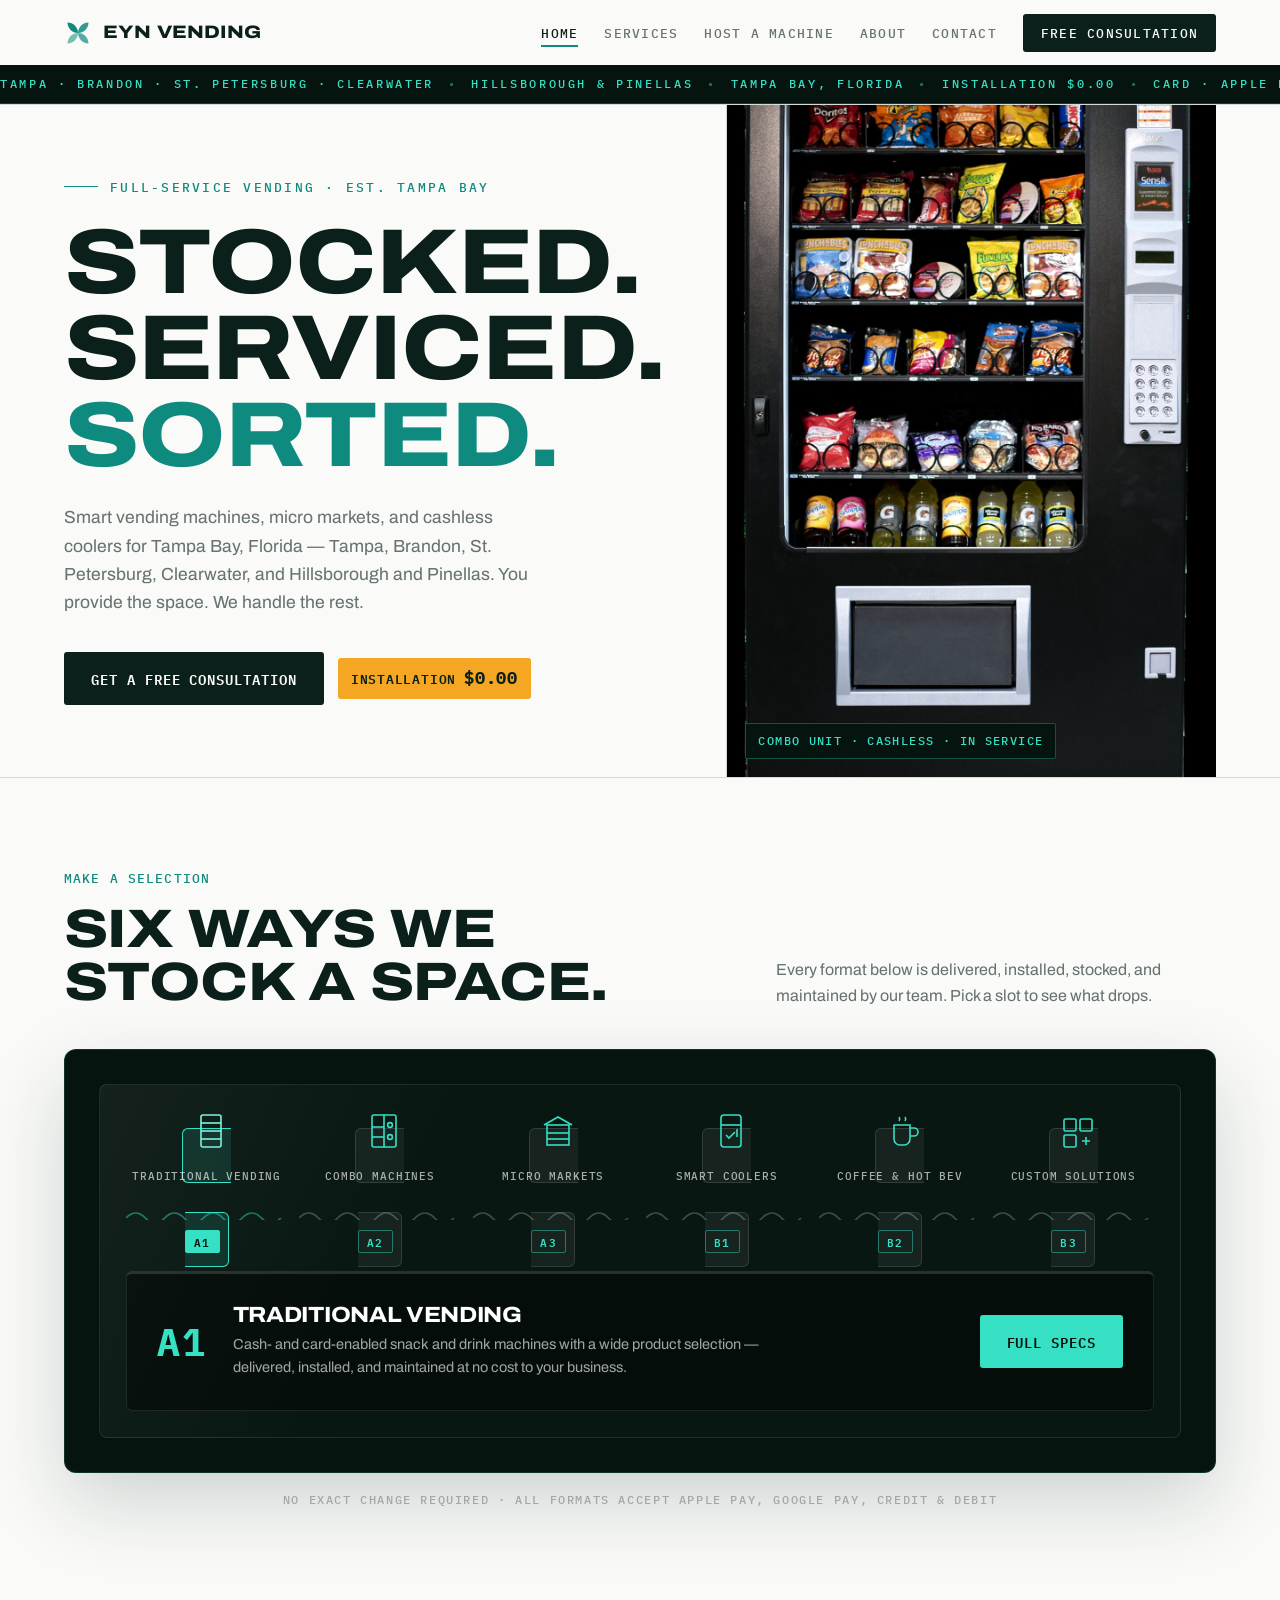
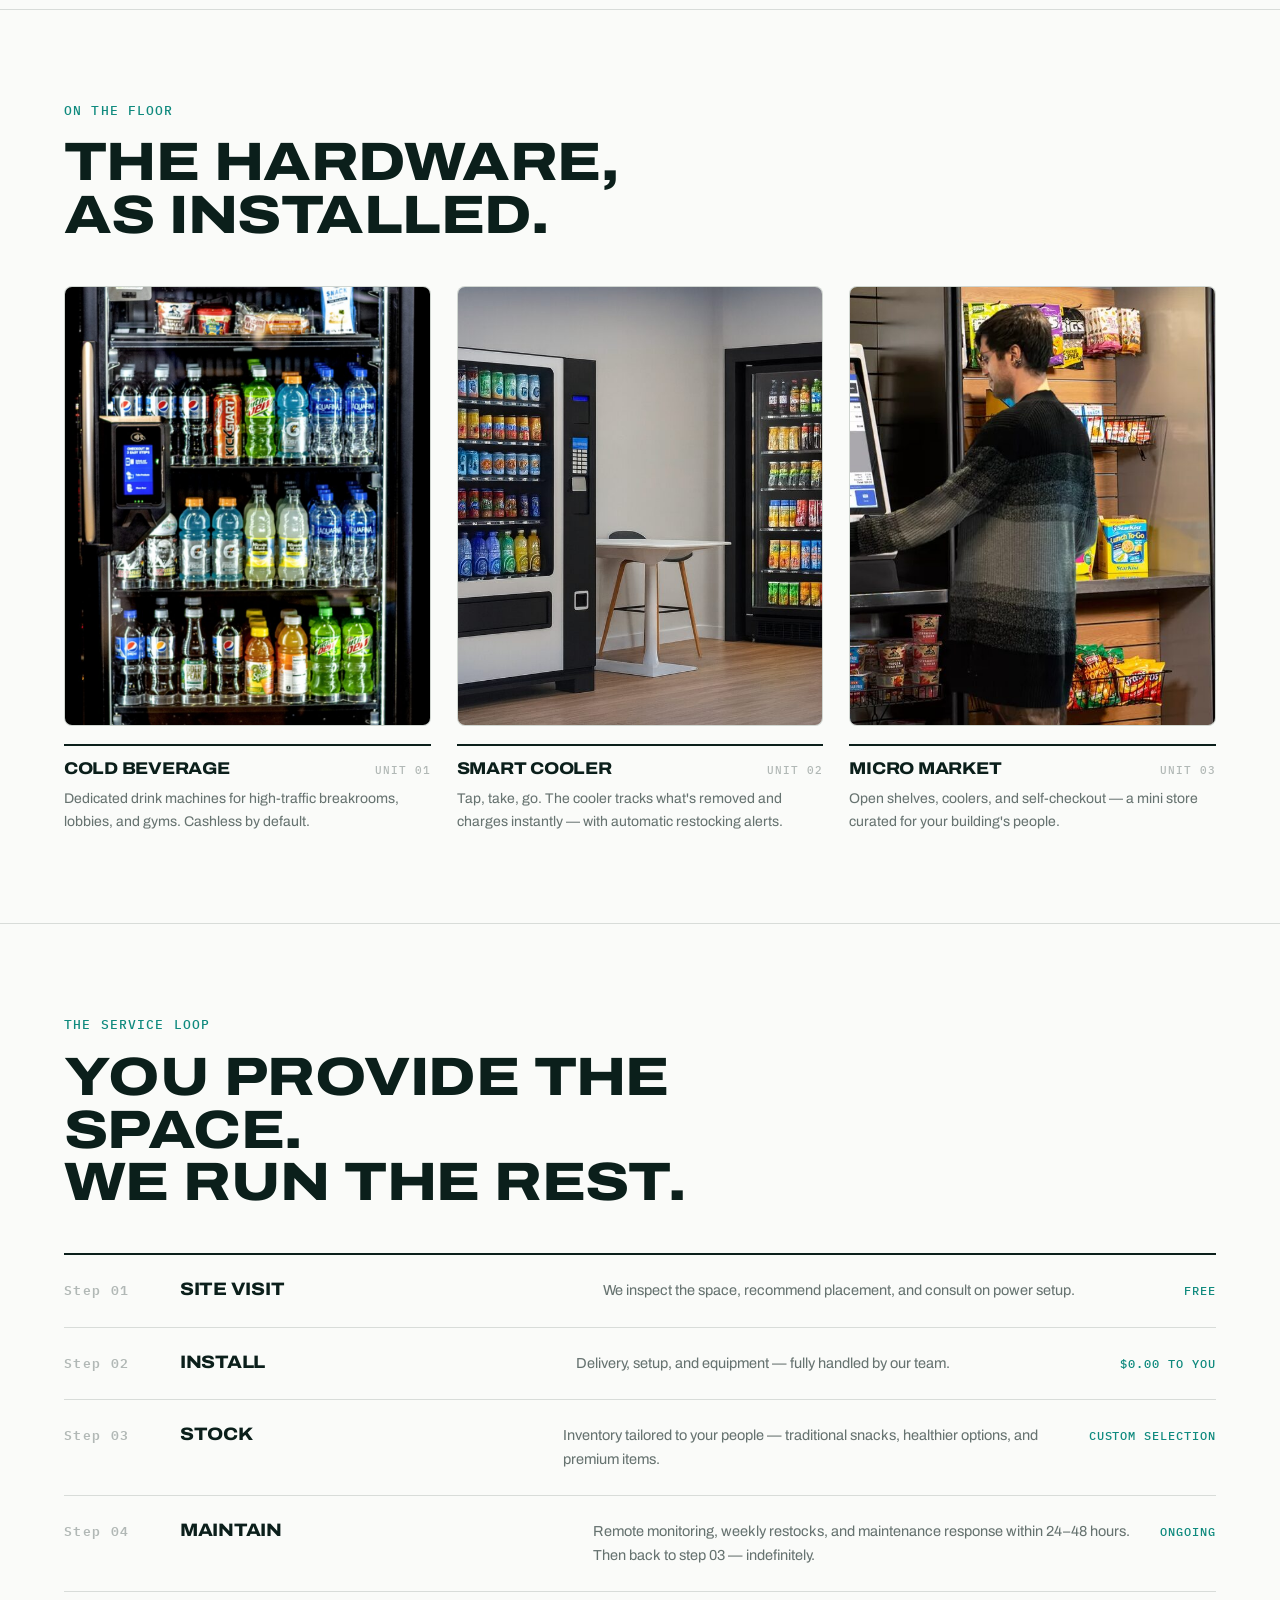
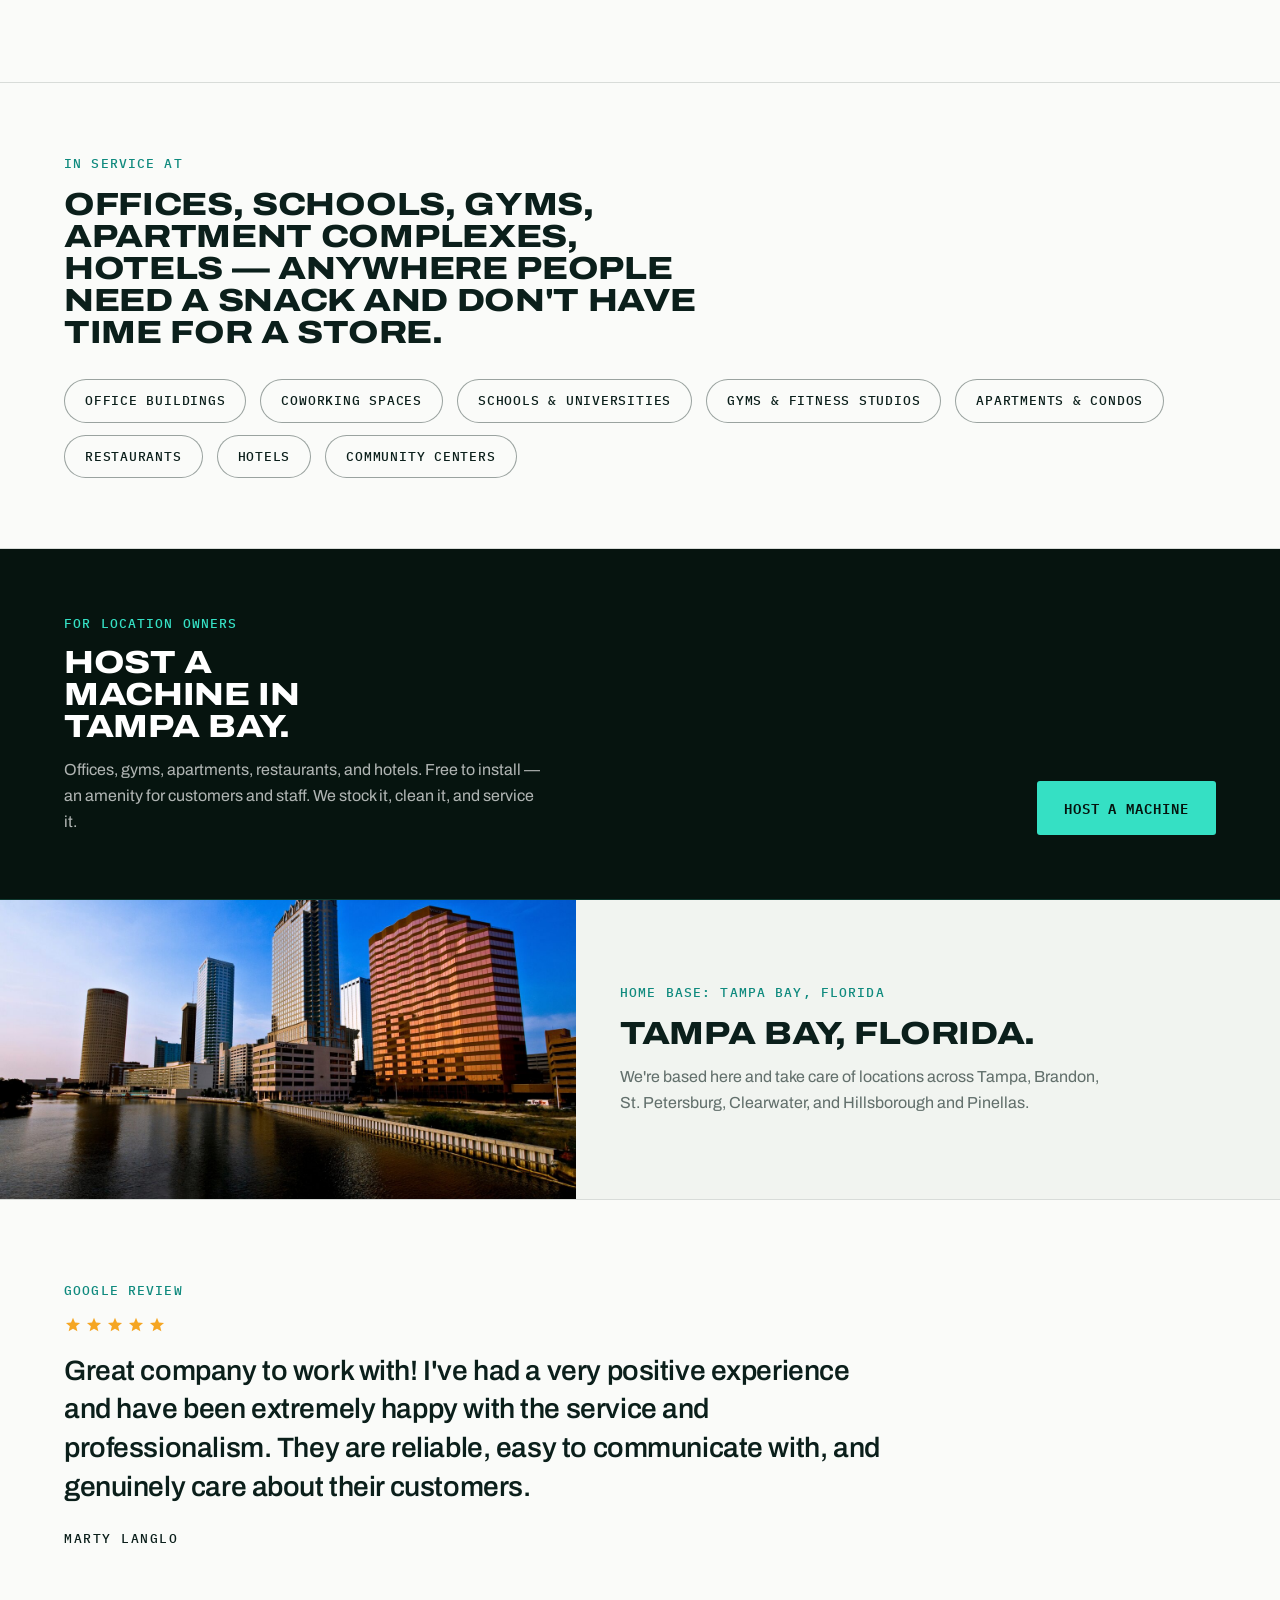
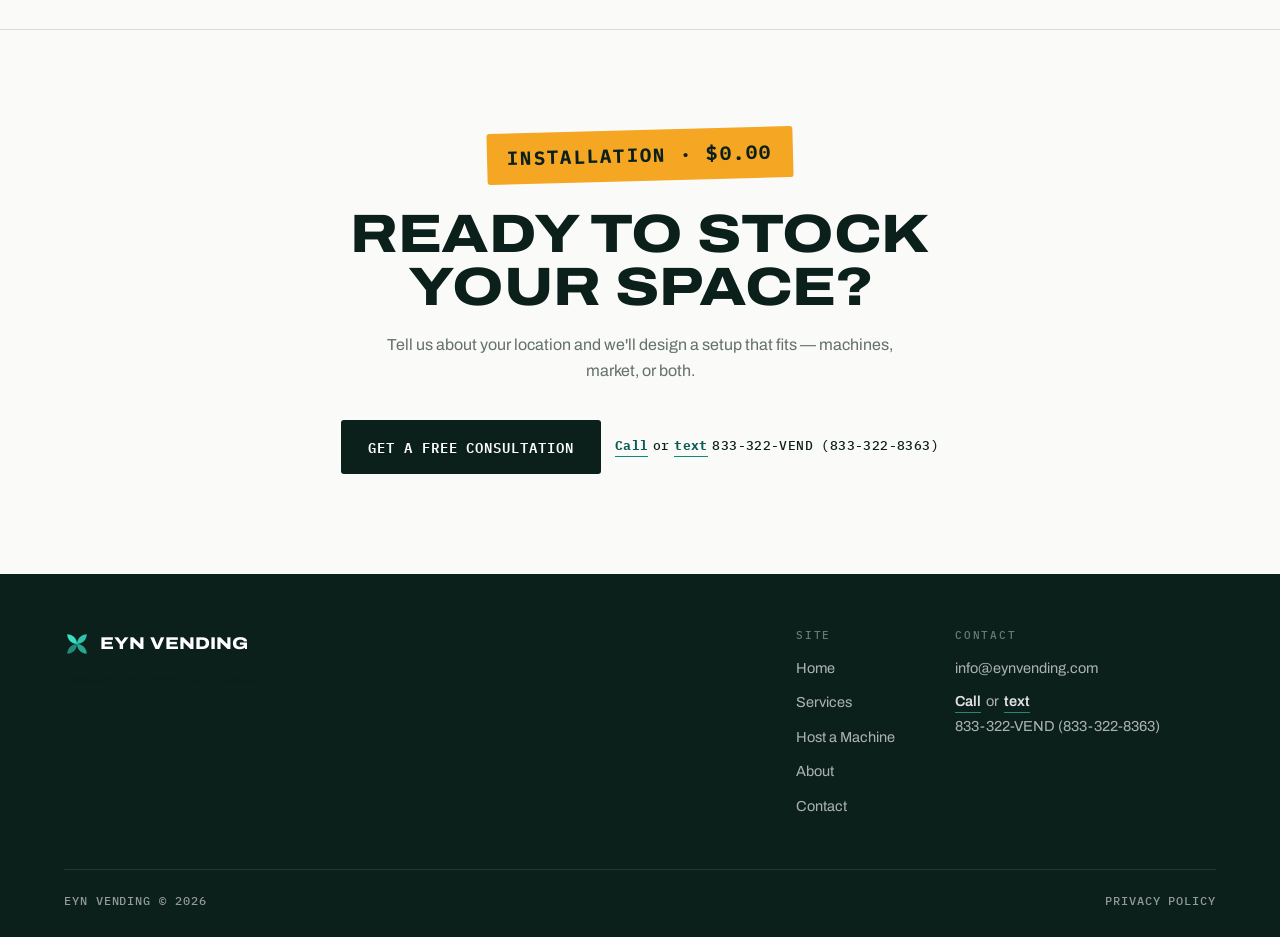
==== commit d04f0add: "Limit the site to Tampa Bay and offer call or text Drop New York and New Jersey from every page, and" ====
--- a/index.html
+++ b/index.html
@@ -4,10 +4,10 @@
 <meta charset="UTF-8">
 <meta name="viewport" content="width=device-width, initial-scale=1.0">
 <title>EYN Vending | Tampa Bay Vending Machines</title>
-<meta name="description" content="Vending machines for Tampa, Brandon, St. Petersburg, Clearwater, and Hillsborough &amp; Pinellas. Free installation. EYN Vending also serves NY and NJ.">
+<meta name="description" content="Vending machines for Tampa Bay, Florida — Tampa, Brandon, St. Petersburg, Clearwater, Hillsborough and Pinellas. Free installation.">
 <link rel="canonical" href="https://www.eynvending.com/">
 <meta property="og:title" content="EYN Vending | Tampa Bay Vending Machines">
-<meta property="og:description" content="Vending machines for Tampa, Brandon, St. Petersburg, Clearwater, and Hillsborough &amp; Pinellas. Free installation. EYN Vending also serves NY and NJ.">
+<meta property="og:description" content="Vending machines for Tampa Bay, Florida — Tampa, Brandon, St. Petersburg, Clearwater, Hillsborough and Pinellas. Free installation.">
 <meta property="og:type" content="website">
 <meta property="og:url" content="https://www.eynvending.com/">
 <meta property="og:image" content="https://www.eynvending.com/images/tampa-skyline.jpg">
@@ -16,7 +16,7 @@
 <meta property="og:site_name" content="EYN Vending">
 <meta name="twitter:card" content="summary_large_image">
 <meta name="twitter:title" content="EYN Vending | Tampa Bay Vending Machines">
-<meta name="twitter:description" content="Vending machines for Tampa, Brandon, St. Petersburg, Clearwater, and Hillsborough &amp; Pinellas. Free installation. EYN Vending also serves NY and NJ.">
+<meta name="twitter:description" content="Vending machines for Tampa Bay, Florida — Tampa, Brandon, St. Petersburg, Clearwater, Hillsborough and Pinellas. Free installation.">
 <meta name="twitter:image" content="https://www.eynvending.com/images/tampa-skyline.jpg">
 <link rel="preconnect" href="https://fonts.googleapis.com">
 <link rel="preconnect" href="https://fonts.gstatic.com" crossorigin>
@@ -36,9 +36,9 @@
   "email": "info@eynvending.com",
   "image": "https://www.eynvending.com/images/machine-combo.jpg",
   "logo": "https://www.eynvending.com/favicon.svg",
-  "description": "Full-service vending machines, micro markets, and smart coolers for Tampa Bay, with additional service in New York and New Jersey.",
+  "description": "Full-service vending machines, micro markets, and smart coolers for Tampa Bay, Florida.",
   "areaServed": [
-    { "@type": "Place", "name": "Tampa Bay" },
+    { "@type": "Place", "name": "Tampa Bay, Florida" },
     { "@type": "City", "name": "Tampa" },
     { "@type": "City", "name": "Brandon" },
     { "@type": "City", "name": "St. Petersburg" },
@@ -85,13 +85,13 @@
     <div class="ticker-track">
       <span>Tampa · Brandon · St. Petersburg · Clearwater</span>
       <span>Hillsborough &amp; Pinellas</span>
-      <span>Also serving NY · NJ</span>
+      <span>Tampa Bay, Florida</span>
       <span>Installation $0.00</span>
       <span>Card · Apple Pay · Google Pay</span>
       <span>Maintenance response 24–48 hrs</span>
       <span>Tampa · Brandon · St. Petersburg · Clearwater</span>
       <span>Hillsborough &amp; Pinellas</span>
-      <span>Also serving NY · NJ</span>
+      <span>Tampa Bay, Florida</span>
       <span>Installation $0.00</span>
       <span>Card · Apple Pay · Google Pay</span>
       <span>Maintenance response 24–48 hrs</span>
@@ -105,7 +105,7 @@
     <div class="hero-copy">
       <div class="hero-kicker">Full-service vending · Est. Tampa Bay</div>
       <h1 class="hd hd-xl">Stocked.<br>Serviced.<br><span class="accent">Sorted.</span></h1>
-      <p class="lede">Smart vending machines, micro markets, and cashless coolers for Tampa Bay — Tampa, Brandon, St. Petersburg, Clearwater, and Hillsborough and Pinellas. You provide the space. We handle the rest. We also serve New York and New Jersey.</p>
+      <p class="lede">Smart vending machines, micro markets, and cashless coolers for Tampa Bay, Florida — Tampa, Brandon, St. Petersburg, Clearwater, and Hillsborough and Pinellas. You provide the space. We handle the rest.</p>
       <div class="hero-ctas">
         <a href="contact.html" class="btn btn-vend">Get a Free Consultation</a>
         <span class="price-tag">Installation <strong>$0.00</strong></span>
@@ -351,7 +351,7 @@
       <div>
         <span class="mono">For location owners</span>
         <h2 class="hd hd-md">Host a machine in Tampa Bay.</h2>
-        <p>Offices, gyms, apartments, restaurants, and hotels. Free to install. We stock it, clean it, and service it.</p>
+        <p>Offices, gyms, apartments, restaurants, and hotels. Free to install — an amenity for customers and staff. We stock it, clean it, and service it.</p>
       </div>
       <a href="host.html" class="btn btn-led">Host a Machine</a>
     </div>
@@ -364,9 +364,9 @@
     <img src="images/tampa-skyline.jpg" alt="Tampa Bay skyline at dusk, seen across the water with downtown towers and a lit bridge" loading="lazy">
   </div>
   <div class="region-copy reveal">
-    <span class="mono">Home base: Tampa Bay</span>
-    <h2 class="hd hd-md">Tampa Bay first. New York and New Jersey too.</h2>
-    <p>We're based in Tampa Bay and take care of locations across Tampa, Brandon, St. Petersburg, Clearwater, and Hillsborough and Pinellas. The same hands-on service covers locations we run in New York and New Jersey.</p>
+    <span class="mono">Home base: Tampa Bay, Florida</span>
+    <h2 class="hd hd-md">Tampa Bay, Florida.</h2>
+    <p>We're based here and take care of locations across Tampa, Brandon, St. Petersburg, Clearwater, and Hillsborough and Pinellas.</p>
   </div>
 </section>
 
@@ -398,7 +398,7 @@
     <p>Tell us about your location and we'll design a setup that fits — machines, market, or both.</p>
     <div class="cta-actions">
       <a href="contact.html" class="btn btn-vend">Get a Free Consultation</a>
-      <a href="tel:+18333228363" class="btn btn-ghost">Call 833-322-VEND</a>
+      <span class="call-text"><a href="tel:+18333228363">Call</a> or <a href="sms:+18333228363">text</a> <span class="call-text-num">833-322-VEND (833-322-8363)</span></span>
     </div>
   </div>
 </section>
@@ -418,7 +418,7 @@
           </svg>
           EYN Vending
         </div>
-        <p class="footer-tag">Tampa Bay vending, with machines in New York and New Jersey too.</p>
+        <p class="footer-tag">Vending for Tampa Bay, Florida.</p>
       </div>
       <div class="footer-links">
         <div class="footer-col">
@@ -432,7 +432,7 @@
         <div class="footer-col">
           <h4>Contact</h4>
           <a href="mailto:info@eynvending.com">info@eynvending.com</a>
-          <a href="tel:+18333228363">833-322-VEND</a>
+          <span class="call-text"><a href="tel:+18333228363">Call</a> or <a href="sms:+18333228363">text</a> <span class="call-text-num">833-322-VEND (833-322-8363)</span></span>
         </div>
       </div>
     </div>
--- a/css/style.css
+++ b/css/style.css
@@ -69,6 +69,9 @@
   letter-spacing: -0.01em;
 }
 .hd-xl { font-size: clamp(42px, 7.2vw, 92px); line-height: 0.94; }
+@media (max-width: 480px) {
+  .hd-xl { font-size: clamp(30px, 8.8vw, 40px); font-stretch: 104%; }
+}
 .hd-lg { font-size: clamp(30px, 4.4vw, 54px); line-height: 0.98; }
 .hd-md { font-size: clamp(22px, 2.8vw, 32px); }
 
@@ -569,6 +572,11 @@
   font-weight: 780;
 }
 .loop-row p { font-size: 14.5px; margin: 0; }
+.loop-row a[href^="mailto"] {
+  color: var(--teal-deep);
+  font-weight: 650;
+  border-bottom: 1px solid var(--teal);
+}
 .loop-row .loop-meta {
   font-family: var(--mono);
   font-size: 12px;
@@ -845,6 +853,57 @@
   margin-bottom: 11px;
 }
 .footer-col a:hover { color: var(--led); }
+
+/* Call or text — tel: and sms: sit next to each other */
+.call-text {
+  display: inline-flex;
+  flex-wrap: wrap;
+  align-items: baseline;
+  column-gap: 0.35em;
+  row-gap: 0.2em;
+  font-family: var(--mono);
+  font-size: 13px;
+  letter-spacing: 0.03em;
+  line-height: 1.45;
+  color: var(--ink);
+}
+.call-text a {
+  color: var(--teal-deep);
+  font-weight: 650;
+  border-bottom: 1px solid var(--teal);
+}
+.call-text a:hover { color: var(--teal); }
+.cta-actions .call-text { align-self: center; }
+footer.site .footer-col .call-text {
+  display: flex;
+  margin-bottom: 11px;
+  max-width: 18em;
+  font-family: var(--display);
+  font-size: 14.5px;
+  letter-spacing: 0;
+  font-weight: 420;
+  color: rgba(255,255,255,0.65);
+}
+footer.site .footer-col .call-text a {
+  display: inline;
+  margin-bottom: 0;
+  color: rgba(255,255,255,0.88);
+  font-weight: 600;
+  border-bottom-color: rgba(53,224,196,0.55);
+}
+footer.site .footer-col .call-text a:hover { color: var(--led); }
+.contact-display .call-text {
+  font-size: 16px;
+  font-weight: 500;
+  letter-spacing: 0;
+  color: var(--led);
+}
+.contact-display .call-text a {
+  color: var(--led);
+  font-weight: 600;
+  border-bottom-color: rgba(53,224,196,0.5);
+}
+.contact-display .call-text a:hover { color: #7df3dd; }
 .footer-bottom {
   display: flex;
   justify-content: space-between;
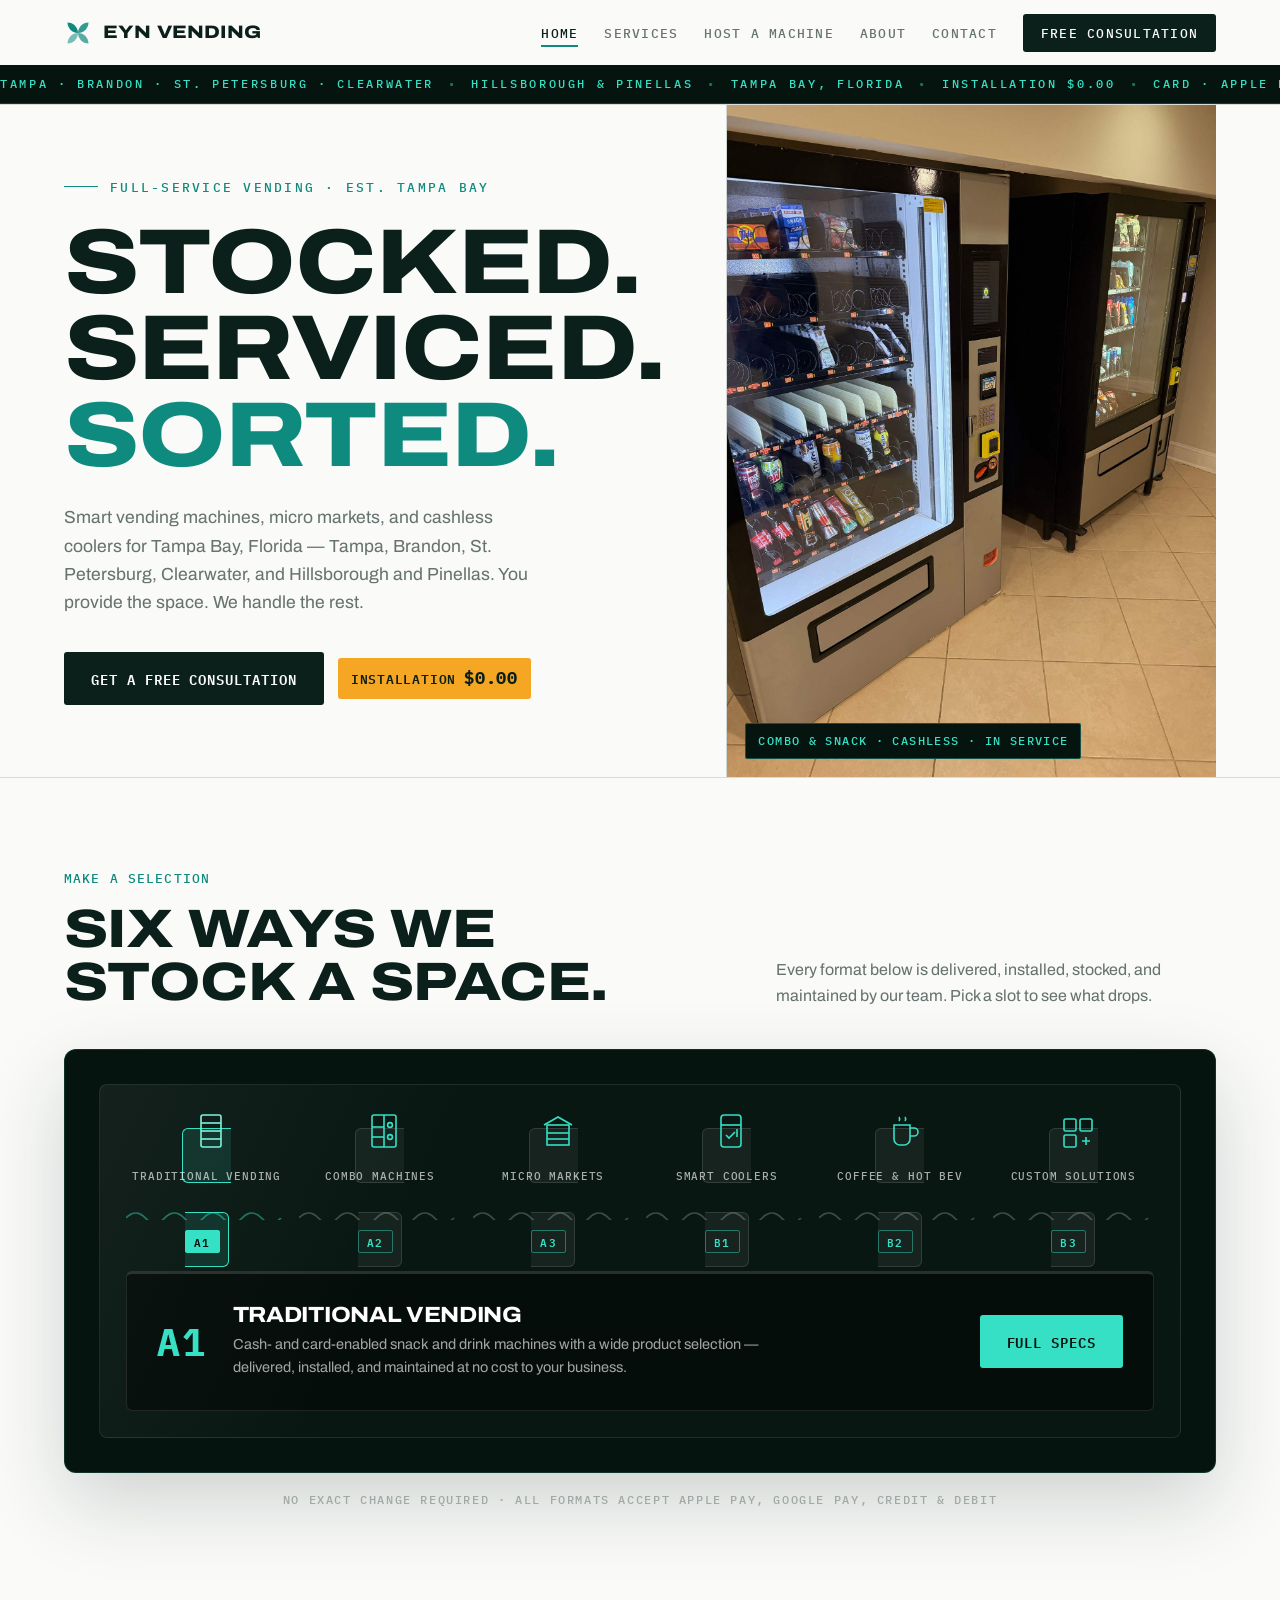
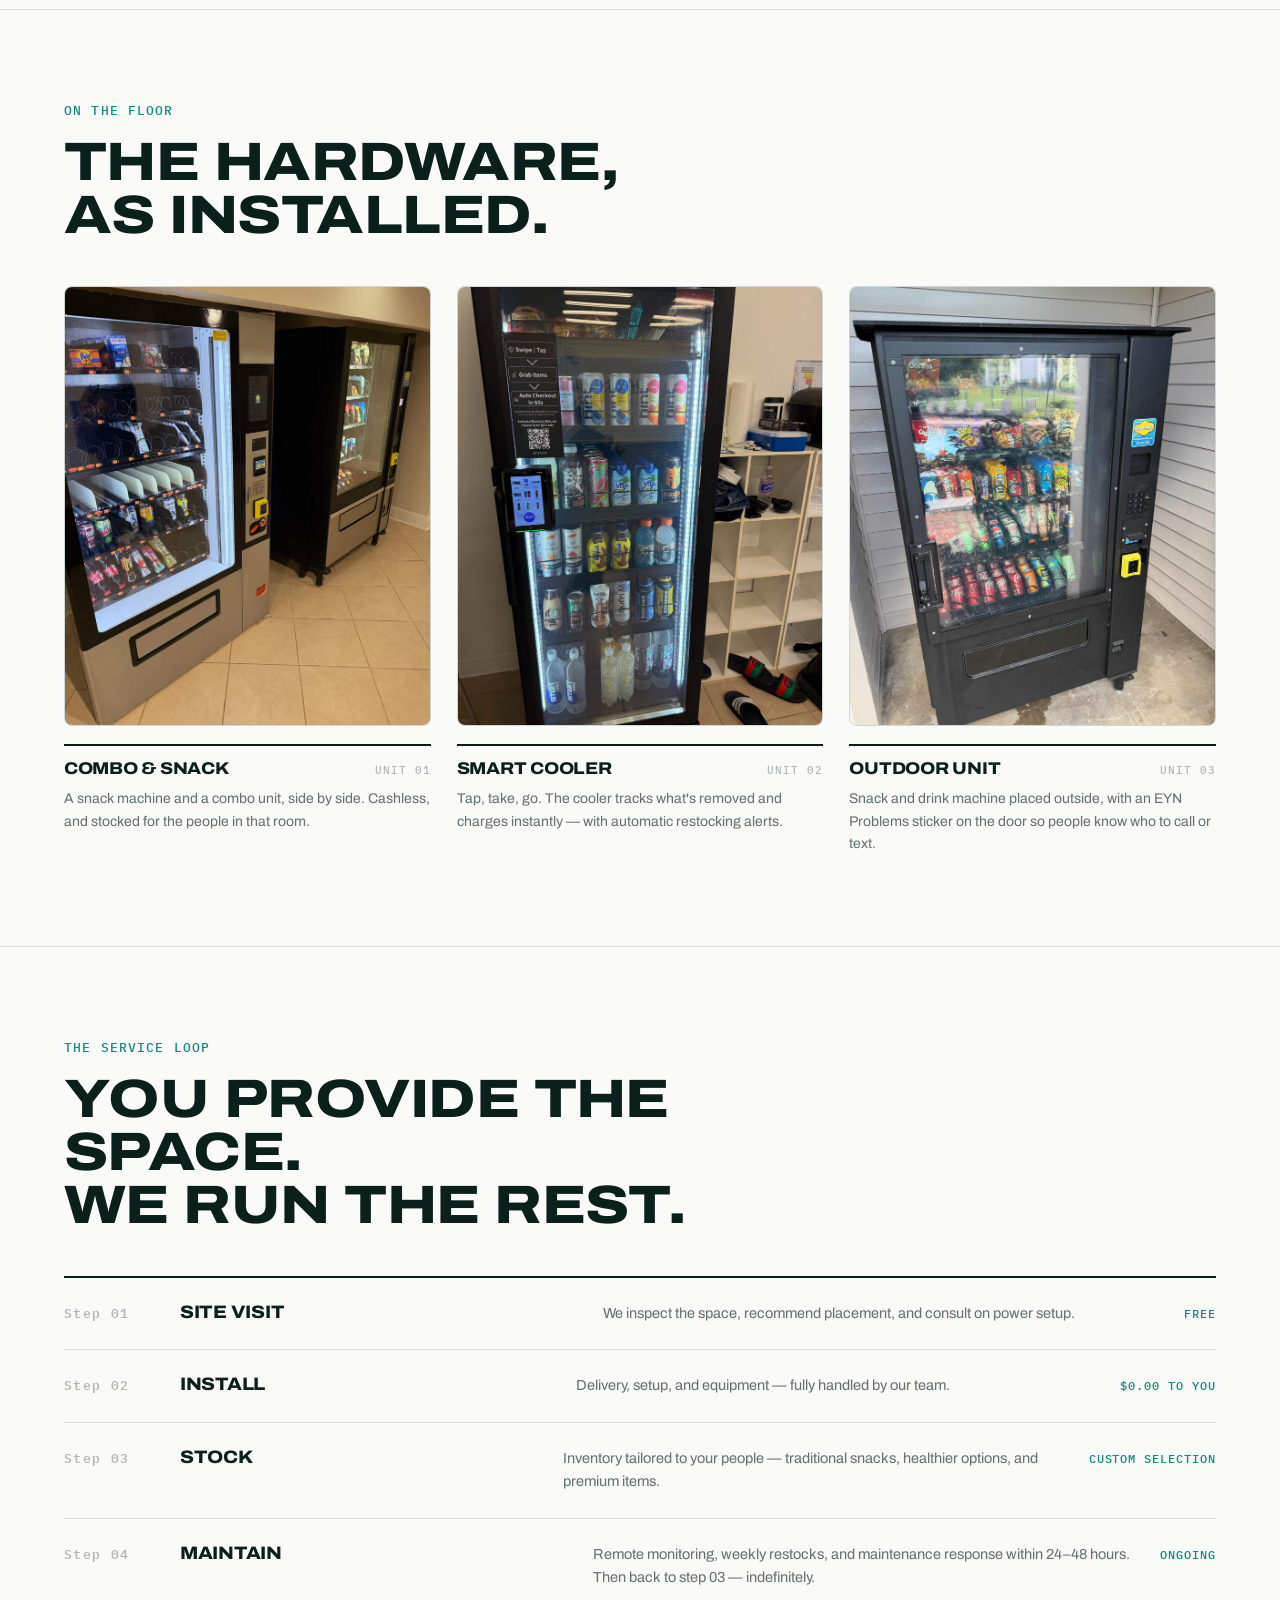
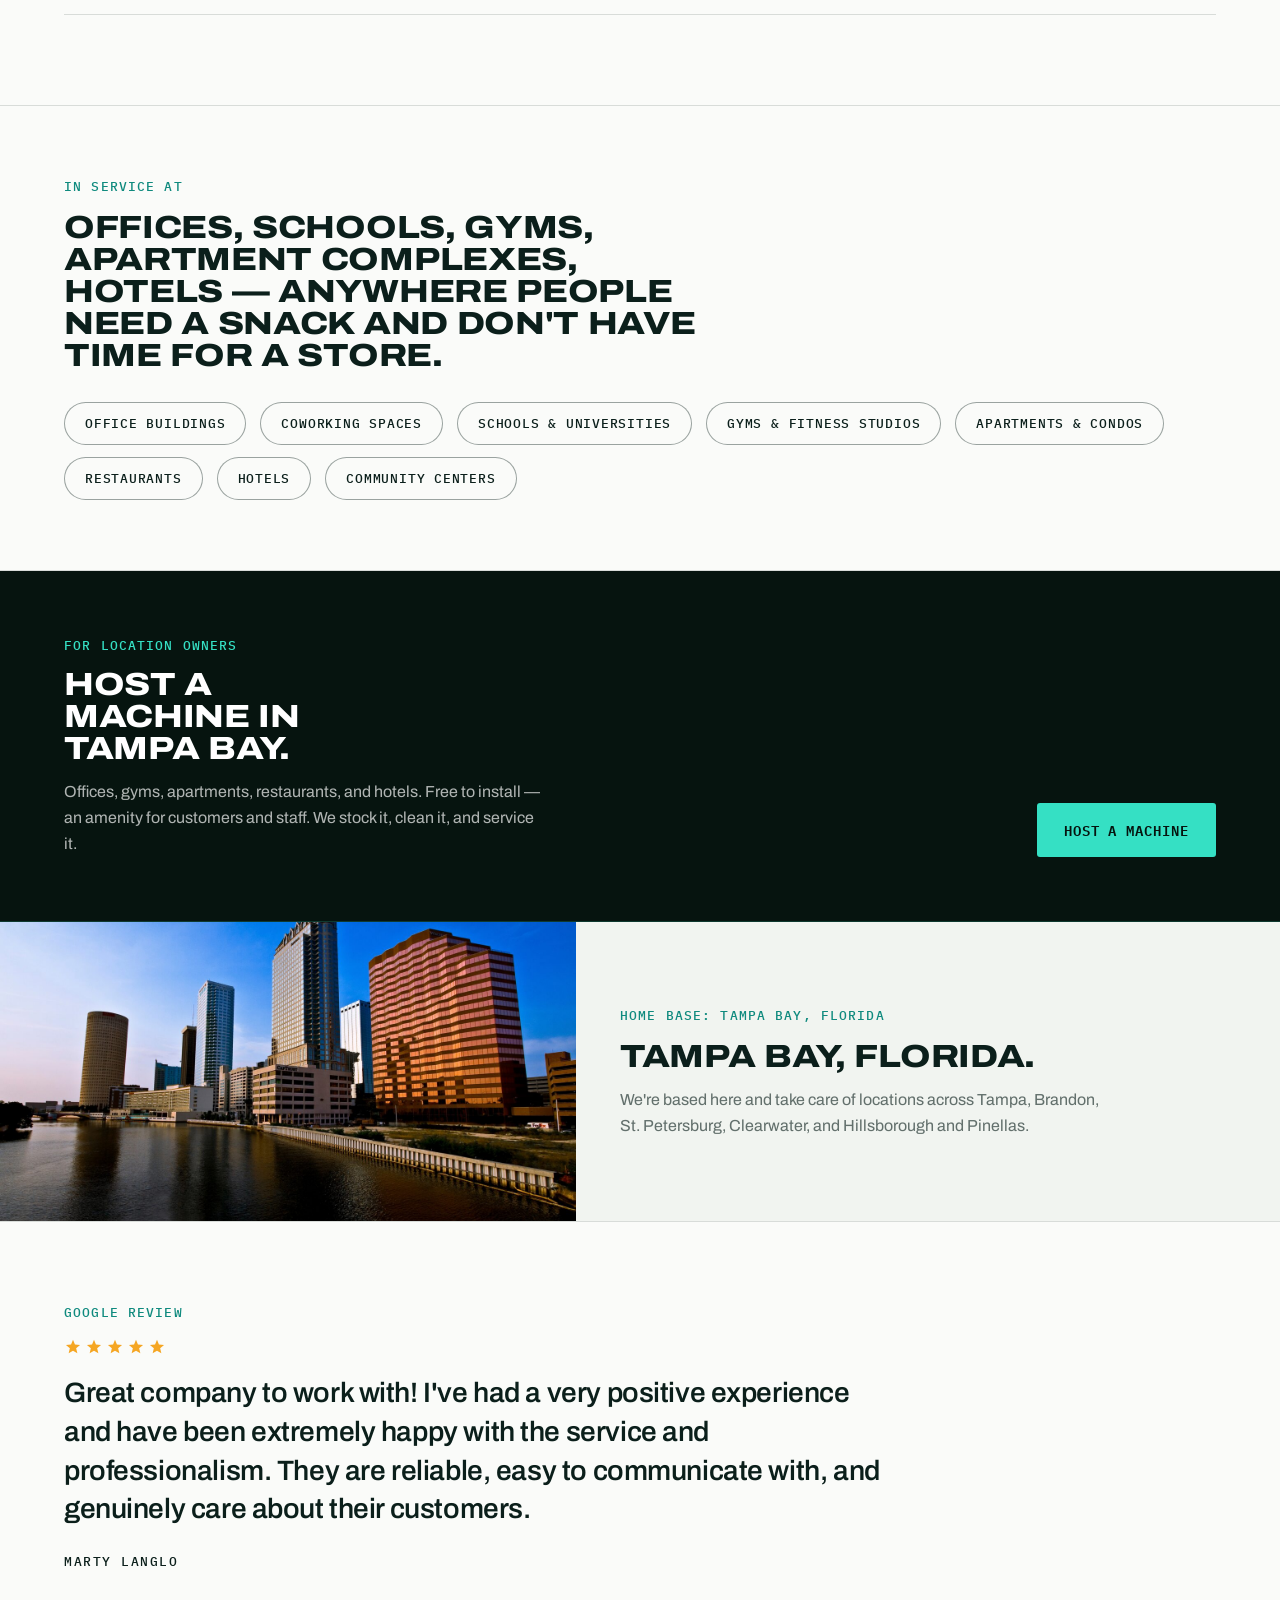
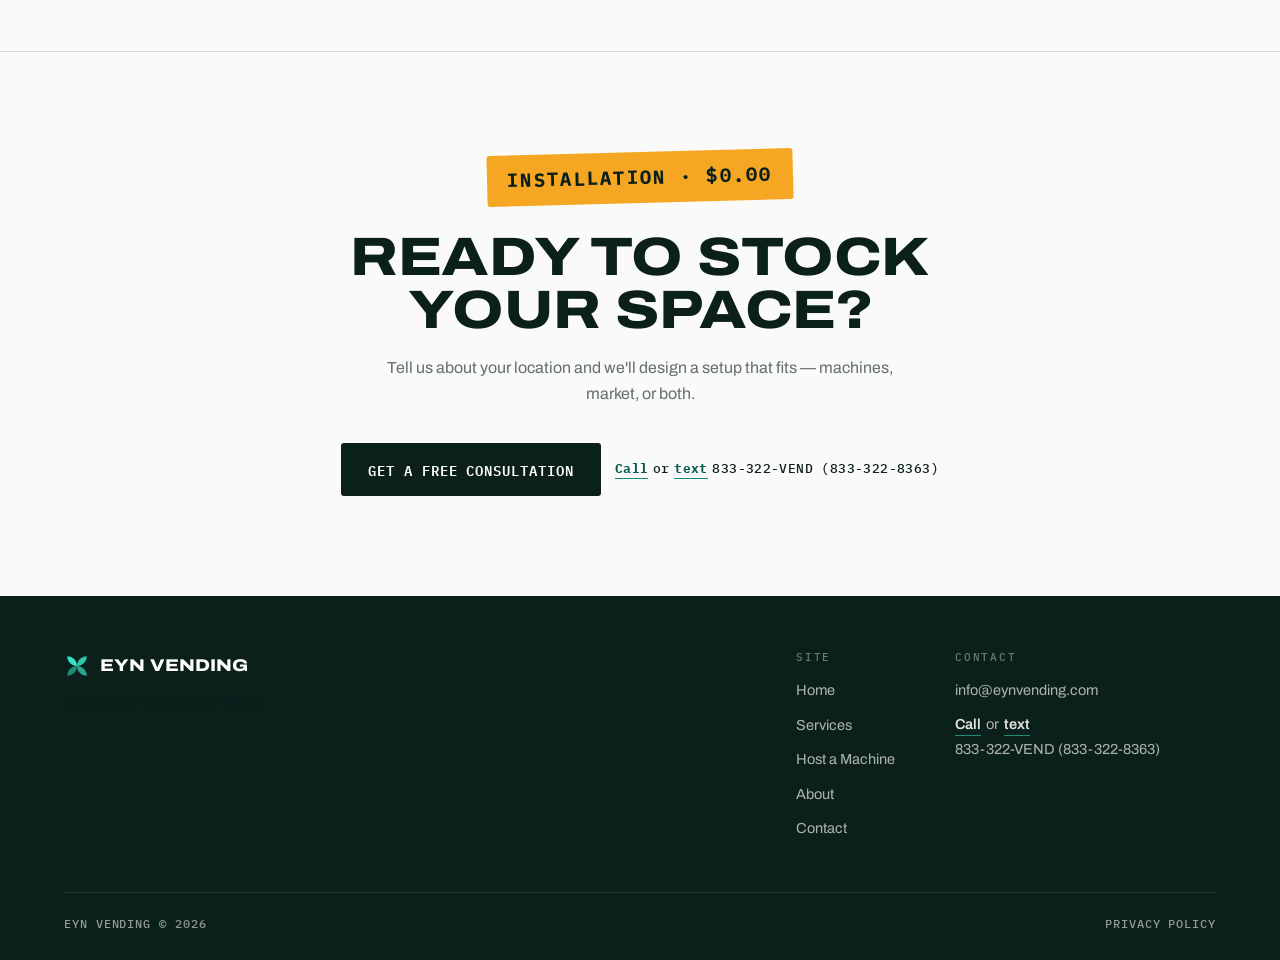
==== commit 7f4c3477: "Use the three real EYN machine photos Replace the stock equipment shots with the indoor combo and sn" ====
--- a/index.html
+++ b/index.html
@@ -112,8 +112,8 @@
       </div>
     </div>
     <div class="hero-photo">
-      <img src="images/machine-combo.jpg" alt="White snack vending machine with spiral coils stocked with chips, candy, and packaged snacks">
-      <span class="photo-spec">Combo unit · Cashless · In service</span>
+      <img src="images/machine-combo.jpg" alt="Indoor EYN snack machine and combo machine standing side by side on a wood floor">
+      <span class="photo-spec">Combo &amp; snack · Cashless · In service</span>
     </div>
   </div>
 </section>
@@ -255,17 +255,17 @@
     </div>
     <div class="gallery">
       <div class="gallery-item reveal">
-        <div class="ph"><img src="images/machine-colddrinks.jpg" alt="Glass-front cold drink machine stocked with cans and bottles" loading="lazy"></div>
+        <div class="ph"><img src="images/machine-combo.jpg" alt="Indoor EYN snack machine and combo machine standing side by side on a wood floor" loading="lazy"></div>
         <div class="spec">
           <div class="spec-row">
-            <h3>Cold Beverage</h3>
+            <h3>Combo &amp; Snack</h3>
             <span class="mono">Unit 01</span>
           </div>
-          <p>Dedicated drink machines for high-traffic breakrooms, lobbies, and gyms. Cashless by default.</p>
+          <p>A snack machine and a combo unit, side by side. Cashless, and stocked for the people in that room.</p>
         </div>
       </div>
       <div class="gallery-item reveal">
-        <div class="ph"><img src="images/smart-cooler.jpg" alt="Glass-door cooler stocked with beverages, with a payment terminal on the side" loading="lazy"></div>
+        <div class="ph"><img src="images/smart-cooler.jpg" alt="Indoor EYN smart drink cooler with a glass door and a screen that reads Grab Items and Auto Checkout" loading="lazy"></div>
         <div class="spec">
           <div class="spec-row">
             <h3>Smart Cooler</h3>
@@ -275,13 +275,13 @@
         </div>
       </div>
       <div class="gallery-item reveal">
-        <div class="ph"><img src="images/micromart-kiosk.jpg" alt="Person using a touchscreen self-checkout kiosk beside shelves of snacks" loading="lazy"></div>
+        <div class="ph"><img src="images/machine-outdoor.jpg" alt="Outdoor EYN snack and drink machine with a Problems sticker for service" loading="lazy"></div>
         <div class="spec">
           <div class="spec-row">
-            <h3>Micro Market</h3>
+            <h3>Outdoor unit</h3>
             <span class="mono">Unit 03</span>
           </div>
-          <p>Open shelves, coolers, and self-checkout — a mini store curated for your building's people.</p>
+          <p>Snack and drink machine placed outside, with an EYN Problems sticker on the door so people know who to call or text.</p>
         </div>
       </div>
     </div>
--- a/css/style.css
+++ b/css/style.css
@@ -994,7 +994,7 @@
   width: 100%;
   height: 100%;
   object-fit: cover;
-  object-position: center 20%;
+  object-position: center center;
 }
 
 /* ===========================================================
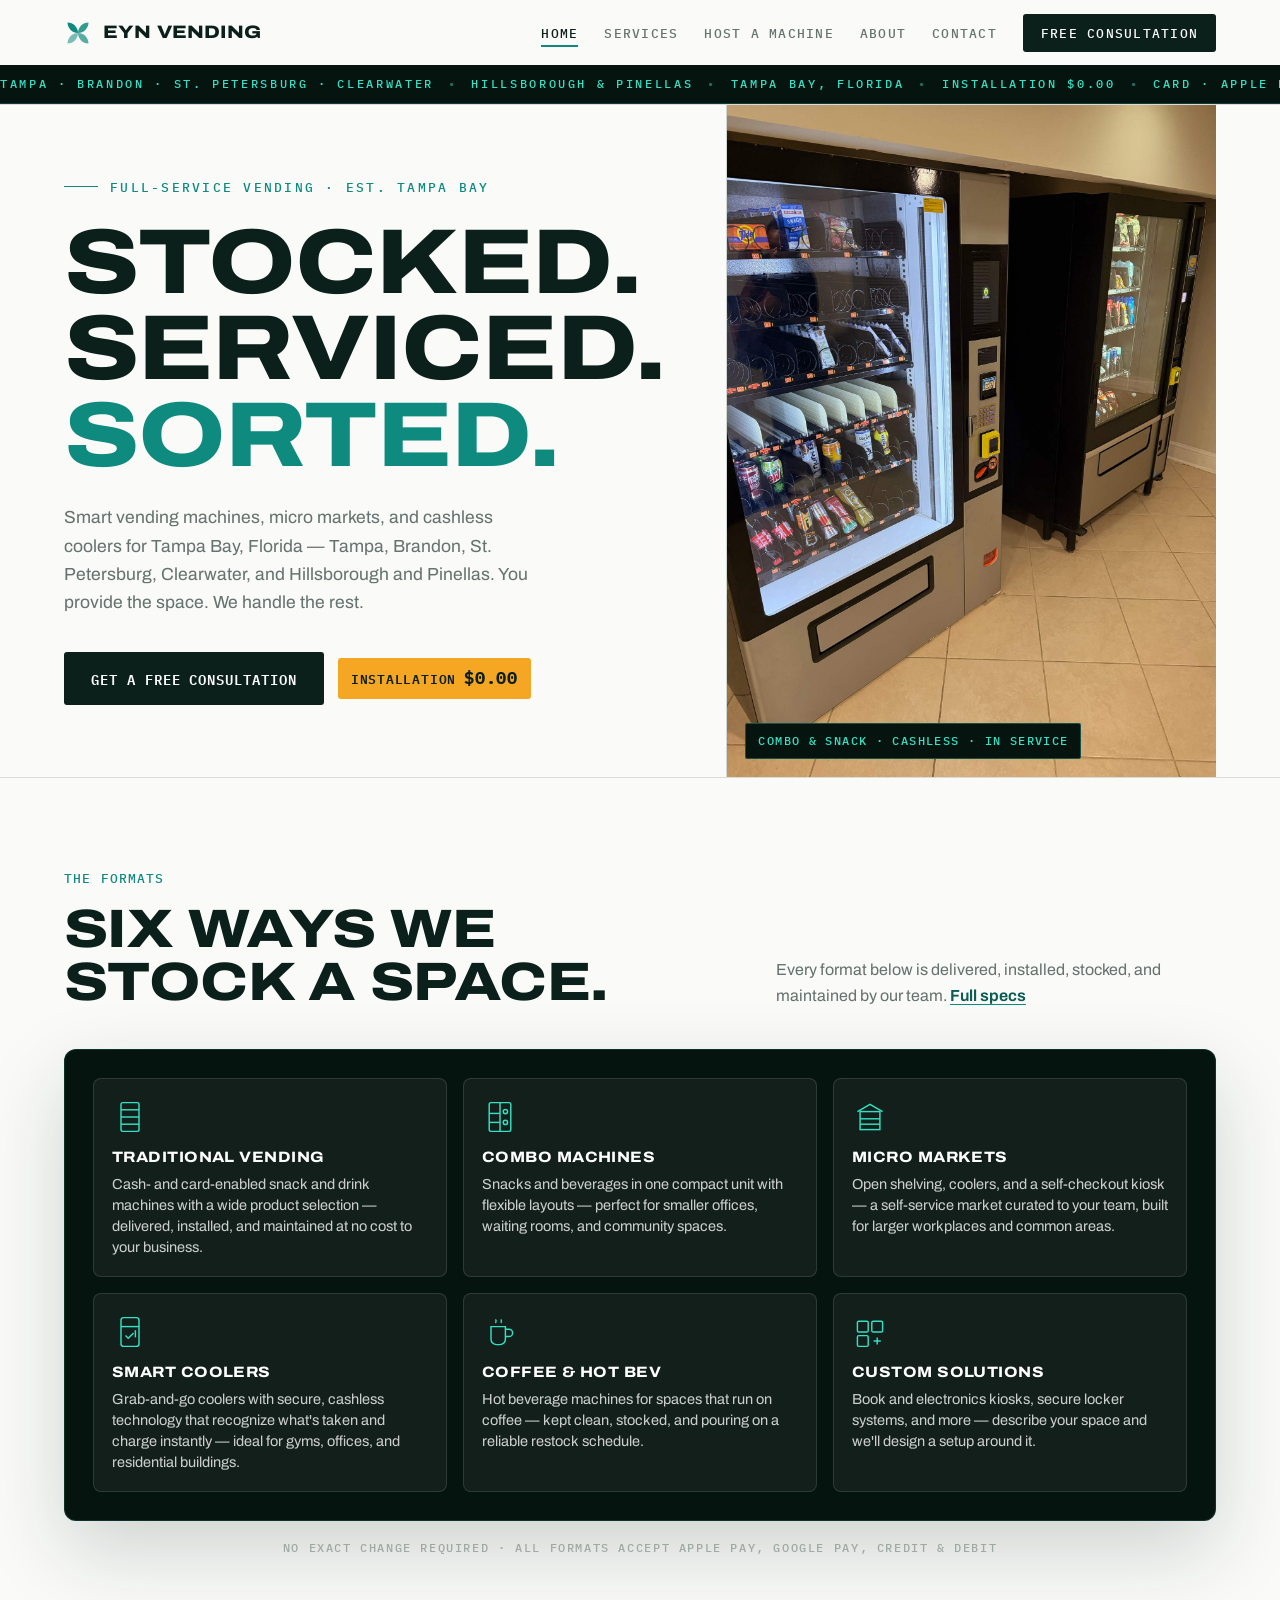
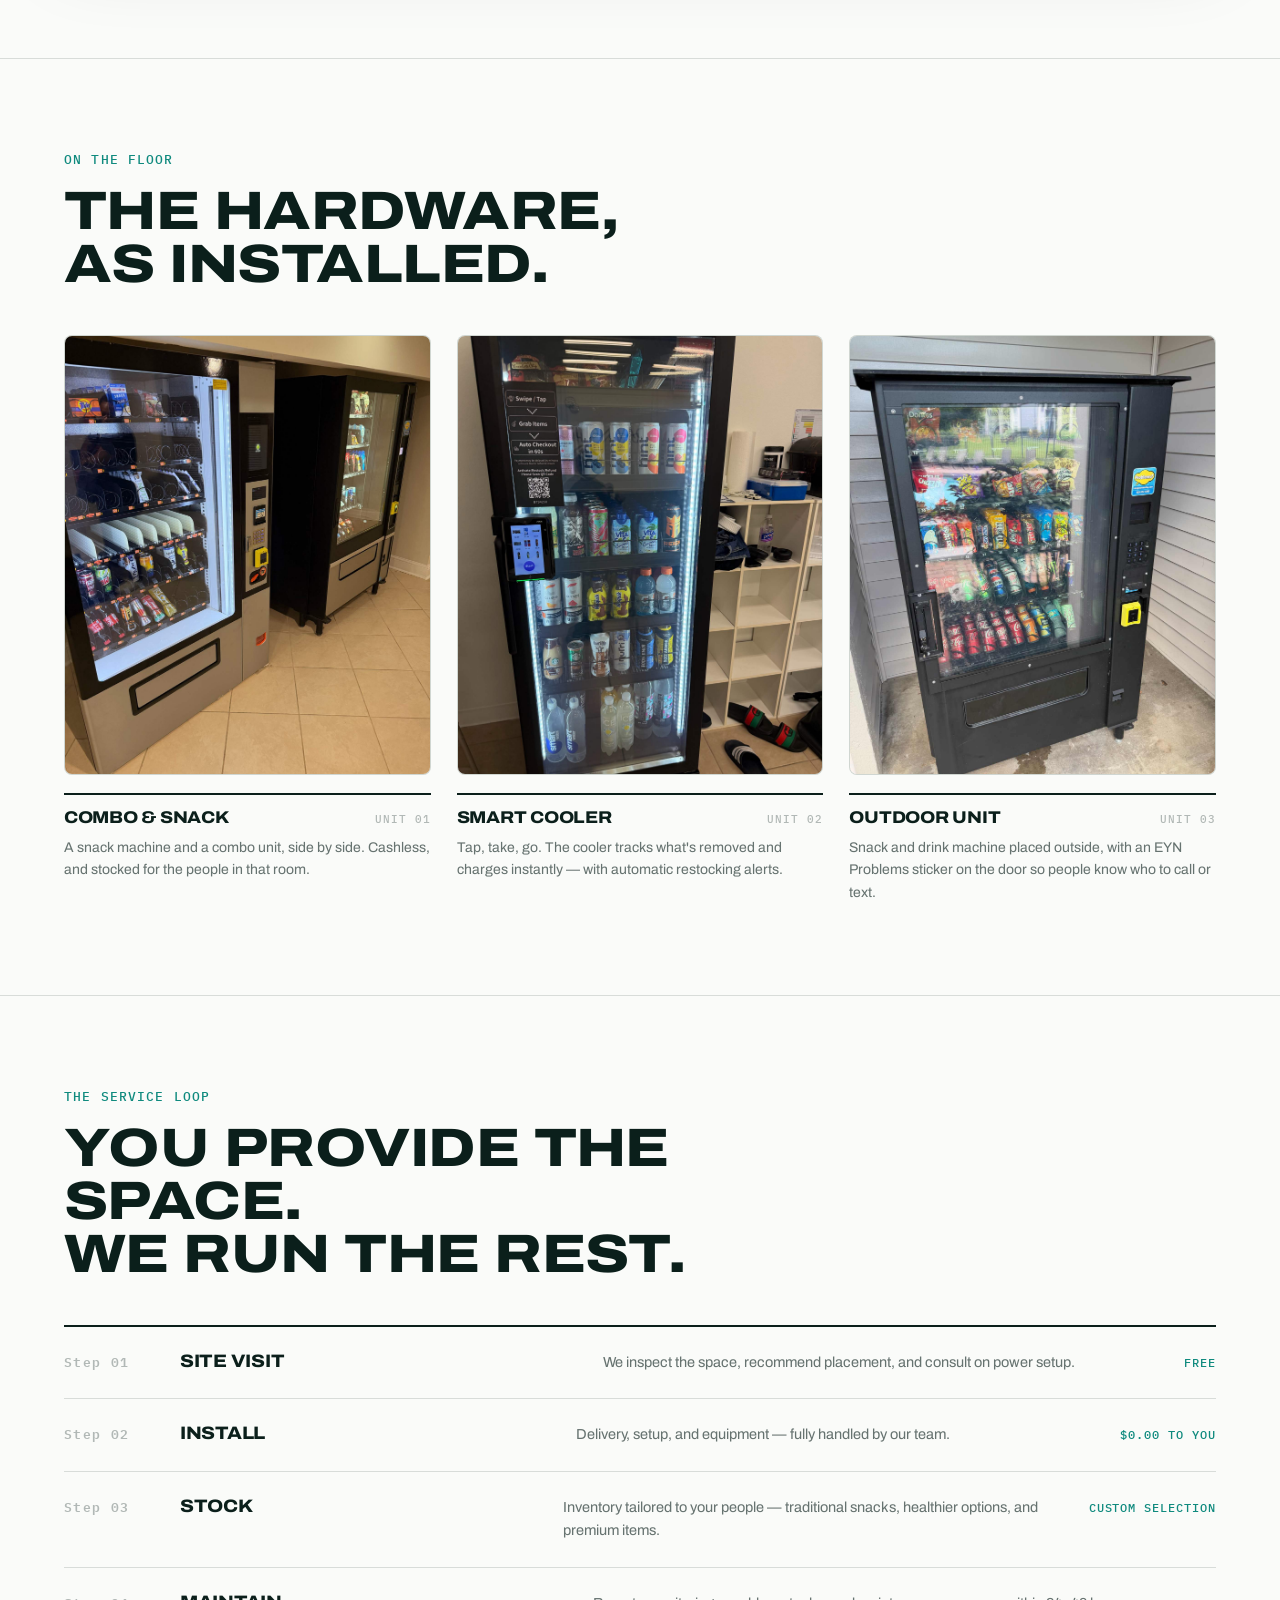
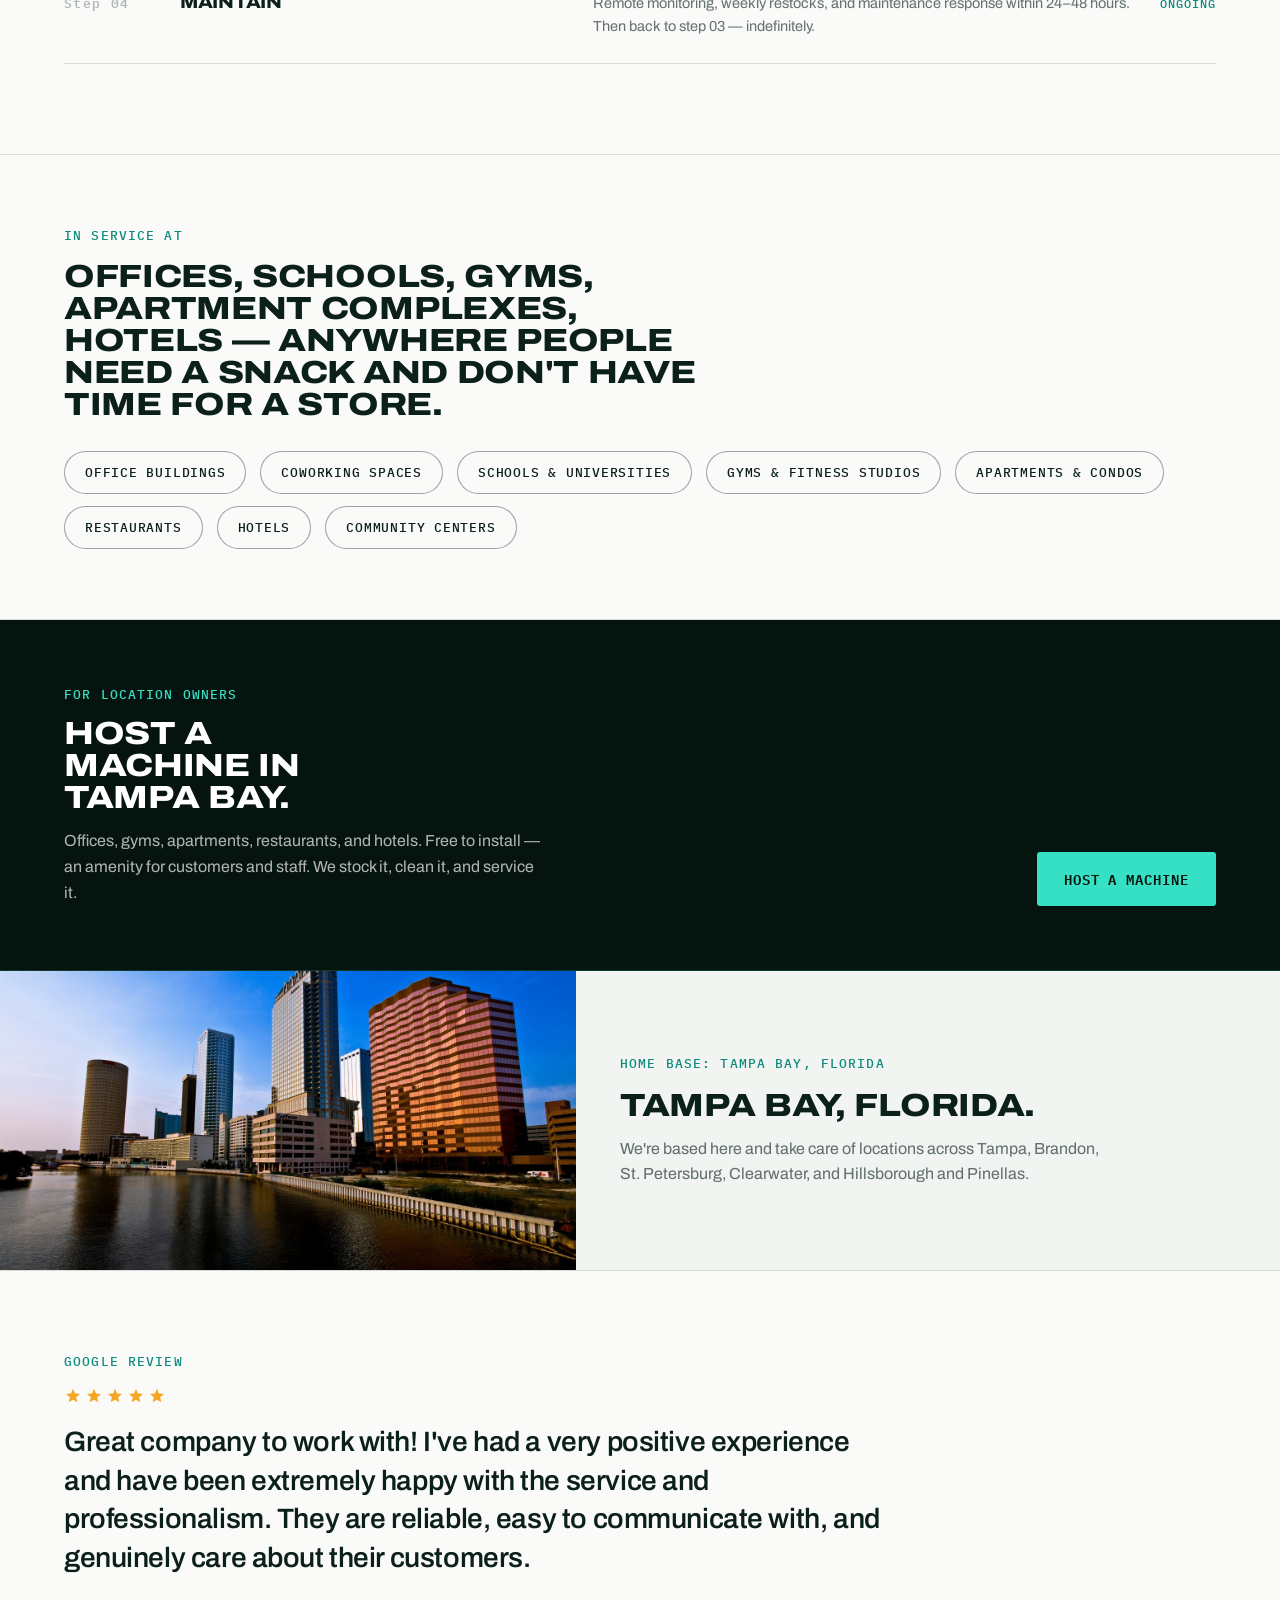
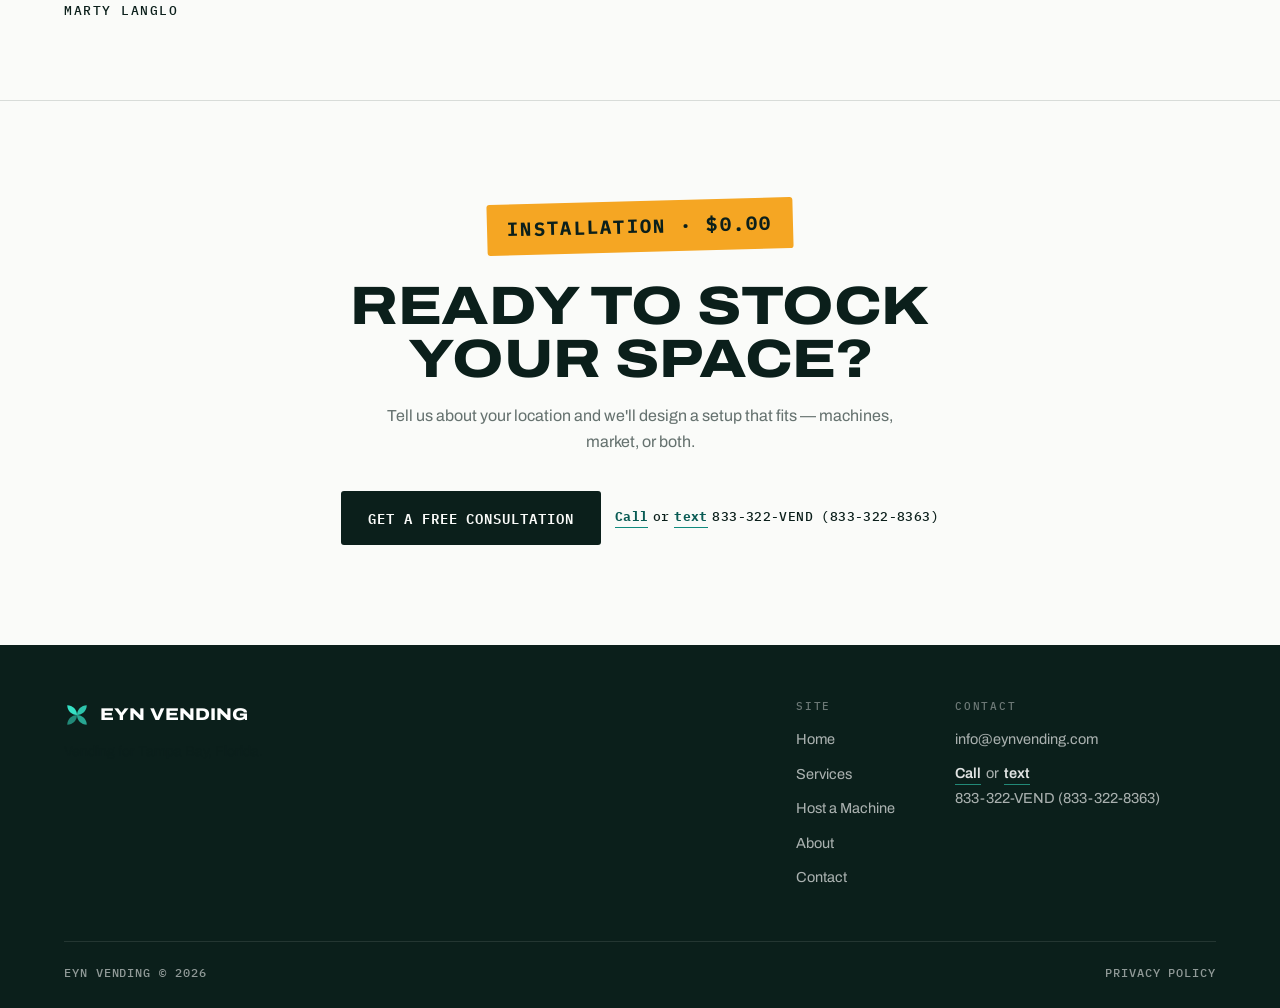
==== commit 4f477715: "Replace the vending shelf with stock cards The slot grid piled coils and A/B tags on top of the icon" ====
--- a/index.html
+++ b/index.html
@@ -118,129 +118,81 @@
   </div>
 </section>
 
-<!-- ============ THE MACHINE (signature) ============ -->
-<section class="machine-section">
+<!-- ============ WAYS WE STOCK ============ -->
+<section class="machine-section" aria-labelledby="stock-heading">
   <div class="wrap">
     <div class="machine-head reveal">
       <div>
-        <span class="mono" style="color: var(--teal); display:block; margin-bottom:14px;">Make a selection</span>
-        <h2 class="hd hd-lg">Six ways we<br>stock a space.</h2>
-      </div>
-      <p>Every format below is delivered, installed, stocked, and maintained by our team. Pick a slot to see what drops.</p>
+        <span class="mono" style="color: var(--teal); display:block; margin-bottom:14px;">The formats</span>
+        <h2 id="stock-heading" class="hd hd-lg">Six ways we<br>stock a space.</h2>
+      </div>
+      <p>Every format below is delivered, installed, stocked, and maintained by our team. <a href="services.html">Full specs</a></p>
     </div>
 
     <div class="machine reveal">
-      <div class="machine-glass">
-        <div class="shelf">
-          <button class="slot selected" data-code="A1" data-title="Traditional Vending" data-desc="Cash- and card-enabled snack and drink machines with a wide product selection — delivered, installed, and maintained at no cost to your business.">
-            <span class="slot-product">
-              <svg class="slot-glyph" viewBox="0 0 40 40" fill="none" stroke="currentColor" stroke-width="1.6" aria-hidden="true">
-                <rect x="10" y="4" width="20" height="32" rx="2"/>
-                <line x1="10" y1="12" x2="30" y2="12"/>
-                <line x1="10" y1="20" x2="30" y2="20"/>
-                <line x1="10" y1="28" x2="30" y2="28"/>
-              </svg>
-              <span class="slot-name">Traditional Vending</span>
-              <svg class="slot-coil" viewBox="0 0 100 12" preserveAspectRatio="none" fill="none" stroke="currentColor" stroke-width="1.4" aria-hidden="true">
-                <path d="M0,10 Q6,0 12,10 T24,10 T36,10 T48,10 T60,10 T72,10 T84,10 T96,10"/>
-              </svg>
-              <span class="slot-code-chip">A1</span>
-            </span>
-          </button>
-
-          <button class="slot" data-code="A2" data-title="Combo Machines" data-desc="Snacks and beverages in one compact unit with flexible layouts — perfect for smaller offices, waiting rooms, and community spaces.">
-            <span class="slot-product">
-              <svg class="slot-glyph" viewBox="0 0 40 40" fill="none" stroke="currentColor" stroke-width="1.6" aria-hidden="true">
-                <rect x="8" y="4" width="24" height="32" rx="2"/>
-                <line x1="20" y1="4" x2="20" y2="36"/>
-                <line x1="8" y1="16" x2="20" y2="16"/>
-                <line x1="8" y1="26" x2="20" y2="26"/>
-                <circle cx="26" cy="14" r="2.4"/>
-                <circle cx="26" cy="26" r="2.4"/>
-              </svg>
-              <span class="slot-name">Combo Machines</span>
-              <svg class="slot-coil" viewBox="0 0 100 12" preserveAspectRatio="none" fill="none" stroke="currentColor" stroke-width="1.4" aria-hidden="true">
-                <path d="M0,10 Q6,0 12,10 T24,10 T36,10 T48,10 T60,10 T72,10 T84,10 T96,10"/>
-              </svg>
-              <span class="slot-code-chip">A2</span>
-            </span>
-          </button>
-
-          <button class="slot" data-code="A3" data-title="Micro Markets" data-desc="Open shelving, coolers, and a self-checkout kiosk — a self-service market curated to your team, built for larger workplaces and common areas.">
-            <span class="slot-product">
-              <svg class="slot-glyph" viewBox="0 0 40 40" fill="none" stroke="currentColor" stroke-width="1.6" aria-hidden="true">
-                <path d="M6 14 L20 6 L34 14"/>
-                <rect x="9" y="14" width="22" height="20"/>
-                <line x1="9" y1="22" x2="31" y2="22"/>
-                <line x1="9" y1="28" x2="31" y2="28"/>
-              </svg>
-              <span class="slot-name">Micro Markets</span>
-              <svg class="slot-coil" viewBox="0 0 100 12" preserveAspectRatio="none" fill="none" stroke="currentColor" stroke-width="1.4" aria-hidden="true">
-                <path d="M0,10 Q6,0 12,10 T24,10 T36,10 T48,10 T60,10 T72,10 T84,10 T96,10"/>
-              </svg>
-              <span class="slot-code-chip">A3</span>
-            </span>
-          </button>
-
-          <button class="slot" data-code="B1" data-title="Smart Coolers" data-desc="Grab-and-go coolers with secure, cashless technology that recognize what's taken and charge instantly — ideal for gyms, offices, and residential buildings.">
-            <span class="slot-product">
-              <svg class="slot-glyph" viewBox="0 0 40 40" fill="none" stroke="currentColor" stroke-width="1.6" aria-hidden="true">
-                <rect x="10" y="4" width="20" height="32" rx="3"/>
-                <line x1="10" y1="14" x2="30" y2="14"/>
-                <line x1="26" y1="18" x2="26" y2="26"/>
-                <path d="M15 24 l3 3 l6 -6" />
-              </svg>
-              <span class="slot-name">Smart Coolers</span>
-              <svg class="slot-coil" viewBox="0 0 100 12" preserveAspectRatio="none" fill="none" stroke="currentColor" stroke-width="1.4" aria-hidden="true">
-                <path d="M0,10 Q6,0 12,10 T24,10 T36,10 T48,10 T60,10 T72,10 T84,10 T96,10"/>
-              </svg>
-              <span class="slot-code-chip">B1</span>
-            </span>
-          </button>
-
-          <button class="slot" data-code="B2" data-title="Coffee &amp; Hot Beverage" data-desc="Hot beverage machines for spaces that run on coffee — kept clean, stocked, and pouring on a reliable restock schedule.">
-            <span class="slot-product">
-              <svg class="slot-glyph" viewBox="0 0 40 40" fill="none" stroke="currentColor" stroke-width="1.6" aria-hidden="true">
-                <path d="M10 14 h16 v14 a6 6 0 0 1 -6 6 h-4 a6 6 0 0 1 -6 -6 z"/>
-                <path d="M26 17 h4 a4 4 0 0 1 0 8 h-4"/>
-                <path d="M15 10 q1.5 -2 0 -4 M21 10 q1.5 -2 0 -4"/>
-              </svg>
-              <span class="slot-name">Coffee &amp; Hot Bev</span>
-              <svg class="slot-coil" viewBox="0 0 100 12" preserveAspectRatio="none" fill="none" stroke="currentColor" stroke-width="1.4" aria-hidden="true">
-                <path d="M0,10 Q6,0 12,10 T24,10 T36,10 T48,10 T60,10 T72,10 T84,10 T96,10"/>
-              </svg>
-              <span class="slot-code-chip">B2</span>
-            </span>
-          </button>
-
-          <button class="slot" data-code="B3" data-title="Custom Solutions" data-desc="Book and electronics kiosks, secure locker systems, and more — describe your space and we'll design a setup around it.">
-            <span class="slot-product">
-              <svg class="slot-glyph" viewBox="0 0 40 40" fill="none" stroke="currentColor" stroke-width="1.6" aria-hidden="true">
-                <rect x="6" y="8" width="12" height="12" rx="1.5"/>
-                <rect x="22" y="8" width="12" height="12" rx="1.5"/>
-                <rect x="6" y="24" width="12" height="12" rx="1.5"/>
-                <path d="M28 26 v8 M24 30 h8"/>
-              </svg>
-              <span class="slot-name">Custom Solutions</span>
-              <svg class="slot-coil" viewBox="0 0 100 12" preserveAspectRatio="none" fill="none" stroke="currentColor" stroke-width="1.4" aria-hidden="true">
-                <path d="M0,10 Q6,0 12,10 T24,10 T36,10 T48,10 T60,10 T72,10 T84,10 T96,10"/>
-              </svg>
-              <span class="slot-code-chip">B3</span>
-            </span>
-          </button>
-        </div>
-
-        <div class="vend-tray">
-          <div class="tray-code">A1</div>
-          <div class="tray-body">
-            <h3>Traditional Vending</h3>
-            <p>Cash- and card-enabled snack and drink machines with a wide product selection — delivered, installed, and maintained at no cost to your business.</p>
-          </div>
-          <div class="tray-cta">
-            <a href="services.html" class="btn btn-led">Full Specs</a>
-          </div>
-        </div>
-      </div>
+      <ul class="stock-grid">
+        <li class="stock-card">
+          <svg class="stock-icon" viewBox="0 0 40 40" fill="none" stroke="currentColor" stroke-width="1.6" aria-hidden="true">
+            <rect x="10" y="4" width="20" height="32" rx="2"/>
+            <line x1="10" y1="12" x2="30" y2="12"/>
+            <line x1="10" y1="20" x2="30" y2="20"/>
+            <line x1="10" y1="28" x2="30" y2="28"/>
+          </svg>
+          <h3>Traditional Vending</h3>
+          <p>Cash- and card-enabled snack and drink machines with a wide product selection — delivered, installed, and maintained at no cost to your business.</p>
+        </li>
+        <li class="stock-card">
+          <svg class="stock-icon" viewBox="0 0 40 40" fill="none" stroke="currentColor" stroke-width="1.6" aria-hidden="true">
+            <rect x="8" y="4" width="24" height="32" rx="2"/>
+            <line x1="20" y1="4" x2="20" y2="36"/>
+            <line x1="8" y1="16" x2="20" y2="16"/>
+            <line x1="8" y1="26" x2="20" y2="26"/>
+            <circle cx="26" cy="14" r="2.4"/>
+            <circle cx="26" cy="26" r="2.4"/>
+          </svg>
+          <h3>Combo Machines</h3>
+          <p>Snacks and beverages in one compact unit with flexible layouts — perfect for smaller offices, waiting rooms, and community spaces.</p>
+        </li>
+        <li class="stock-card">
+          <svg class="stock-icon" viewBox="0 0 40 40" fill="none" stroke="currentColor" stroke-width="1.6" aria-hidden="true">
+            <path d="M6 14 L20 6 L34 14"/>
+            <rect x="9" y="14" width="22" height="20"/>
+            <line x1="9" y1="22" x2="31" y2="22"/>
+            <line x1="9" y1="28" x2="31" y2="28"/>
+          </svg>
+          <h3>Micro Markets</h3>
+          <p>Open shelving, coolers, and a self-checkout kiosk — a self-service market curated to your team, built for larger workplaces and common areas.</p>
+        </li>
+        <li class="stock-card">
+          <svg class="stock-icon" viewBox="0 0 40 40" fill="none" stroke="currentColor" stroke-width="1.6" aria-hidden="true">
+            <rect x="10" y="4" width="20" height="32" rx="3"/>
+            <line x1="10" y1="14" x2="30" y2="14"/>
+            <line x1="26" y1="18" x2="26" y2="26"/>
+            <path d="M15 24 l3 3 l6 -6"/>
+          </svg>
+          <h3>Smart Coolers</h3>
+          <p>Grab-and-go coolers with secure, cashless technology that recognize what's taken and charge instantly — ideal for gyms, offices, and residential buildings.</p>
+        </li>
+        <li class="stock-card">
+          <svg class="stock-icon" viewBox="0 0 40 40" fill="none" stroke="currentColor" stroke-width="1.6" aria-hidden="true">
+            <path d="M10 14 h16 v14 a6 6 0 0 1 -6 6 h-4 a6 6 0 0 1 -6 -6 z"/>
+            <path d="M26 17 h4 a4 4 0 0 1 0 8 h-4"/>
+            <path d="M15 10 q1.5 -2 0 -4 M21 10 q1.5 -2 0 -4"/>
+          </svg>
+          <h3>Coffee &amp; Hot Bev</h3>
+          <p>Hot beverage machines for spaces that run on coffee — kept clean, stocked, and pouring on a reliable restock schedule.</p>
+        </li>
+        <li class="stock-card">
+          <svg class="stock-icon" viewBox="0 0 40 40" fill="none" stroke="currentColor" stroke-width="1.6" aria-hidden="true">
+            <rect x="6" y="8" width="12" height="12" rx="1.5"/>
+            <rect x="22" y="8" width="12" height="12" rx="1.5"/>
+            <rect x="6" y="24" width="12" height="12" rx="1.5"/>
+            <path d="M28 26 v8 M24 30 h8"/>
+          </svg>
+          <h3>Custom Solutions</h3>
+          <p>Book and electronics kiosks, secure locker systems, and more — describe your space and we'll design a setup around it.</p>
+        </li>
+      </ul>
     </div>
     <div class="machine-footnote">No exact change required · All formats accept Apple Pay, Google Pay, credit &amp; debit</div>
   </div>
--- a/css/style.css
+++ b/css/style.css
@@ -332,7 +332,8 @@
 }
 
 /* ===========================================================
-   The Machine — full-width interactive shelf (signature)
+   Ways we stock — cards, not a vending shelf
+   1 column under 480px, 2 through tablet, 3 on desktop
    =========================================================== */
 .machine-section {
   padding: 90px 0 100px;
@@ -347,146 +348,62 @@
   flex-wrap: wrap;
 }
 .machine-head p { max-width: 440px; margin: 0; }
+.machine-head a {
+  color: var(--teal-deep);
+  font-weight: 650;
+  border-bottom: 1px solid var(--teal);
+}
 
 .machine {
   background: var(--led-bg);
   border-radius: 12px;
-  padding: clamp(18px, 3vw, 34px);
+  padding: clamp(16px, 2.4vw, 28px);
   border: 1px solid rgba(53,224,196,0.15);
   box-shadow: 0 30px 80px rgba(11,31,27,0.18);
 }
-.machine-glass {
-  border: 1px solid rgba(255,255,255,0.09);
-  border-radius: 8px;
-  padding: clamp(14px, 2.4vw, 26px);
-  background:
-    linear-gradient(115deg, rgba(255,255,255,0.045) 0%, transparent 30%),
-    rgba(255,255,255,0.015);
-}
-.shelf {
+.stock-grid {
+  list-style: none;
+  margin: 0;
+  padding: 0;
   display: grid;
-  grid-template-columns: repeat(6, 1fr);
+  grid-template-columns: 1fr;
   gap: 12px;
 }
-@media (max-width: 900px) { .shelf { grid-template-columns: repeat(3, 1fr); } }
-@media (max-width: 520px) { .shelf { grid-template-columns: repeat(2, 1fr); } }
-
-.slot {
-  background: transparent;
-  border: none;
-  padding: 0;
-  cursor: pointer;
-  text-align: center;
-  position: relative;
-}
-.slot-product {
+@media (min-width: 480px) {
+  .stock-grid { grid-template-columns: repeat(2, minmax(0, 1fr)); gap: 14px; }
+}
+@media (min-width: 1024px) {
+  .stock-grid { grid-template-columns: repeat(3, minmax(0, 1fr)); gap: 16px; }
+}
+.stock-card {
   background: rgba(255,255,255,0.05);
   border: 1px solid rgba(255,255,255,0.12);
-  border-radius: 6px;
-  padding: 20px 8px 16px;
-  transition: background 0.15s ease, border-color 0.15s ease, transform 0.15s ease;
-  position: relative;
-  overflow: visible;
-}
-.slot:hover .slot-product { background: rgba(53,224,196,0.08); border-color: var(--led-dim); }
-.slot.selected .slot-product {
-  background: rgba(53,224,196,0.12);
-  border-color: var(--led);
-}
-.slot.vending .slot-product { animation: vend-drop 0.55s cubic-bezier(0.5, 0, 0.7, 0.4); }
-@keyframes vend-drop {
-  0%   { transform: translateY(0); opacity: 1; }
-  55%  { transform: translateY(46px); opacity: 0.25; }
-  56%  { transform: translateY(-6px); opacity: 0; }
-  100% { transform: translateY(0); opacity: 1; }
-}
-
-.slot-glyph {
-  width: 40px;
-  height: 40px;
-  margin: 0 auto 12px;
+  border-radius: 8px;
+  padding: 20px 18px 18px;
+  min-width: 0;
+}
+.stock-icon {
+  width: 36px;
+  height: 36px;
   color: var(--led);
-}
-.slot.selected .slot-glyph, .slot:hover .slot-glyph { color: #7df3dd; }
-.slot-name {
   display: block;
-  font-family: var(--mono);
-  font-size: 10.5px;
-  font-weight: 500;
-  letter-spacing: 0.08em;
-  text-transform: uppercase;
-  color: rgba(255,255,255,0.65);
-  min-height: 2.4em;
-  line-height: 1.2;
-  padding: 0 2px;
-}
-.slot .slot-code-chip {
-  display: inline-block;
-  margin-top: 10px;
-  font-family: var(--mono);
-  font-size: 11px;
-  font-weight: 600;
-  letter-spacing: 0.14em;
-  color: var(--led);
-  border: 1px solid var(--led-dim);
-  border-radius: 2px;
-  padding: 2px 8px;
-}
-.slot.selected .slot-code-chip { background: var(--led); color: var(--led-bg); border-color: var(--led); }
-
-/* Coil — scalloped spiral under each product */
-.slot-coil {
-  display: block;
-  width: 100%;
-  height: 12px;
-  margin-top: 12px;
-  color: rgba(255,255,255,0.22);
-}
-.slot:hover .slot-coil, .slot.selected .slot-coil { color: var(--led-dim); }
-
-/* Vend tray — where the selection lands */
-.vend-tray {
-  margin-top: 16px;
-  background: rgba(0,0,0,0.4);
-  border: 1px solid rgba(255,255,255,0.1);
-  border-top: 3px solid rgba(255,255,255,0.14);
-  border-radius: 6px;
-  padding: clamp(20px, 3vw, 30px);
-  display: grid;
-  grid-template-columns: auto 1fr auto;
-  gap: 26px;
-  align-items: center;
-  min-height: 130px;
-}
-.vend-tray.flash { animation: tray-flash 0.5s ease; }
-@keyframes tray-flash {
-  0% { border-color: var(--led); background: rgba(53,224,196,0.10); }
-  100% { border-color: rgba(255,255,255,0.1); background: rgba(0,0,0,0.4); }
-}
-.tray-code {
-  font-family: var(--mono);
-  font-size: clamp(26px, 3.4vw, 38px);
-  font-weight: 700;
-  letter-spacing: 0.05em;
-  color: var(--led);
-}
-.tray-body h3 {
+  margin-bottom: 14px;
+}
+.stock-card h3 {
   color: #fff;
   font-stretch: 112%;
   font-weight: 750;
   text-transform: uppercase;
-  font-size: clamp(17px, 2vw, 22px);
-  margin-bottom: 7px;
-}
-.tray-body p {
-  color: rgba(255,255,255,0.62);
+  font-size: 15px;
+  letter-spacing: 0.03em;
+  line-height: 1.15;
+  margin-bottom: 8px;
+}
+.stock-card p {
+  color: rgba(255,255,255,0.78);
   font-size: 14.5px;
+  line-height: 1.45;
   margin: 0;
-  max-width: 560px;
-}
-.tray-cta { flex-shrink: 0; }
-@media (max-width: 760px) {
-  .vend-tray { grid-template-columns: 1fr; gap: 14px; text-align: left; }
 }
 
 .machine-footnote {
@@ -929,8 +846,6 @@
   outline: 2px solid var(--teal);
   outline-offset: 2px;
 }
-.slot:focus-visible .slot-product { border-color: var(--led); }
-
 /* ===========================================================
    Host callout, review, framed photos
    =========================================================== */
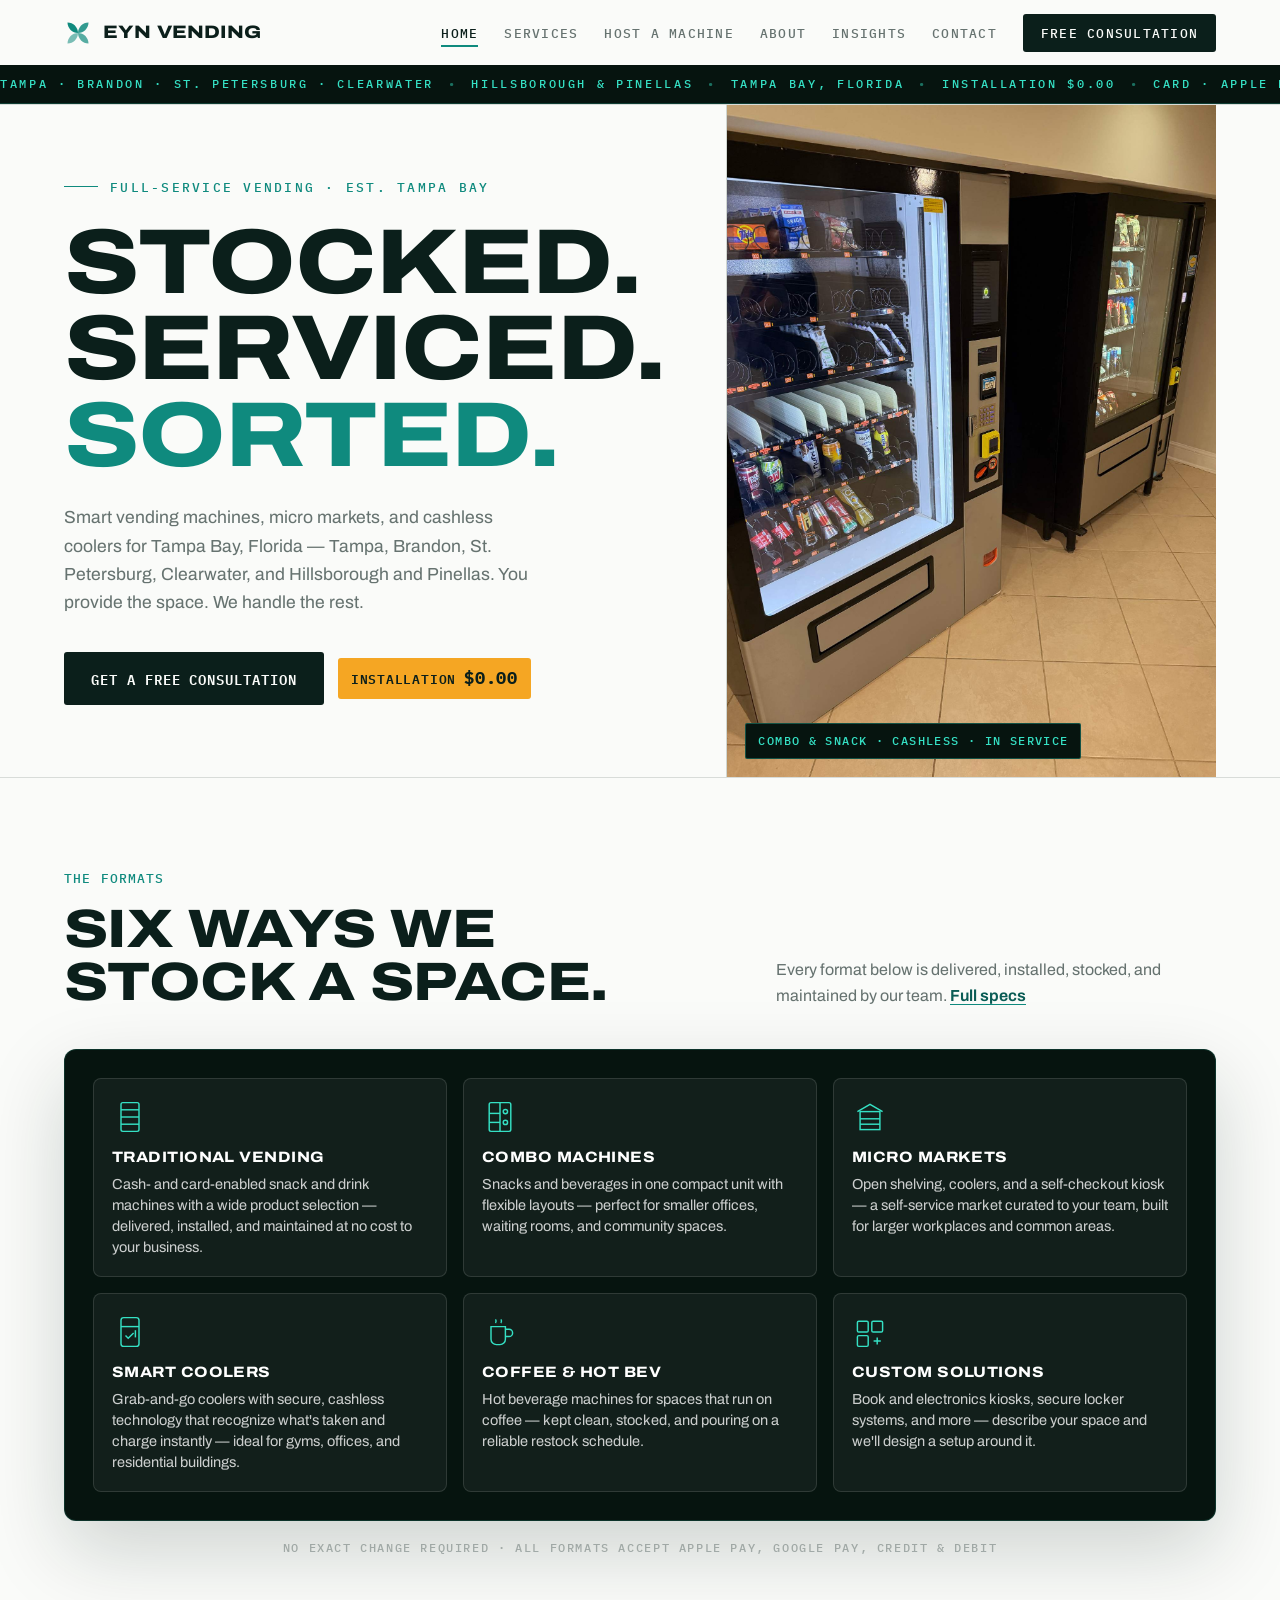
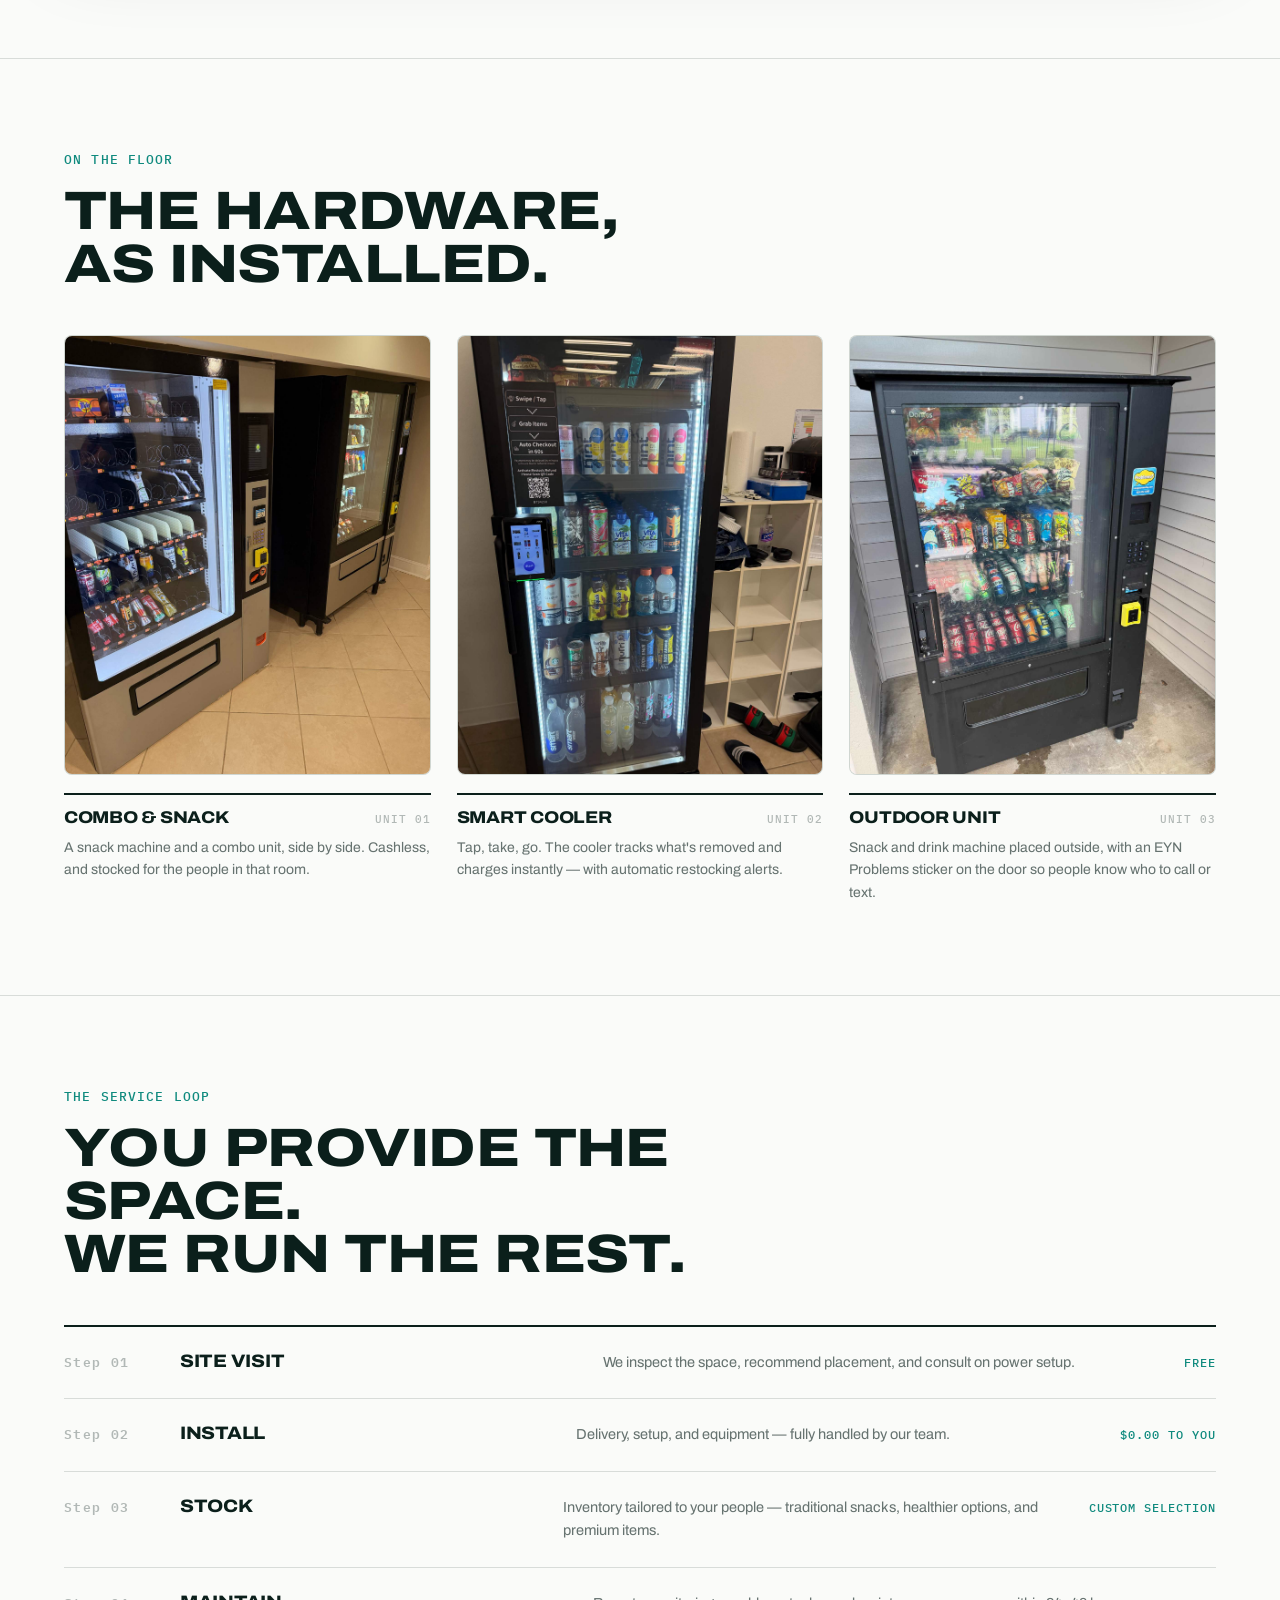
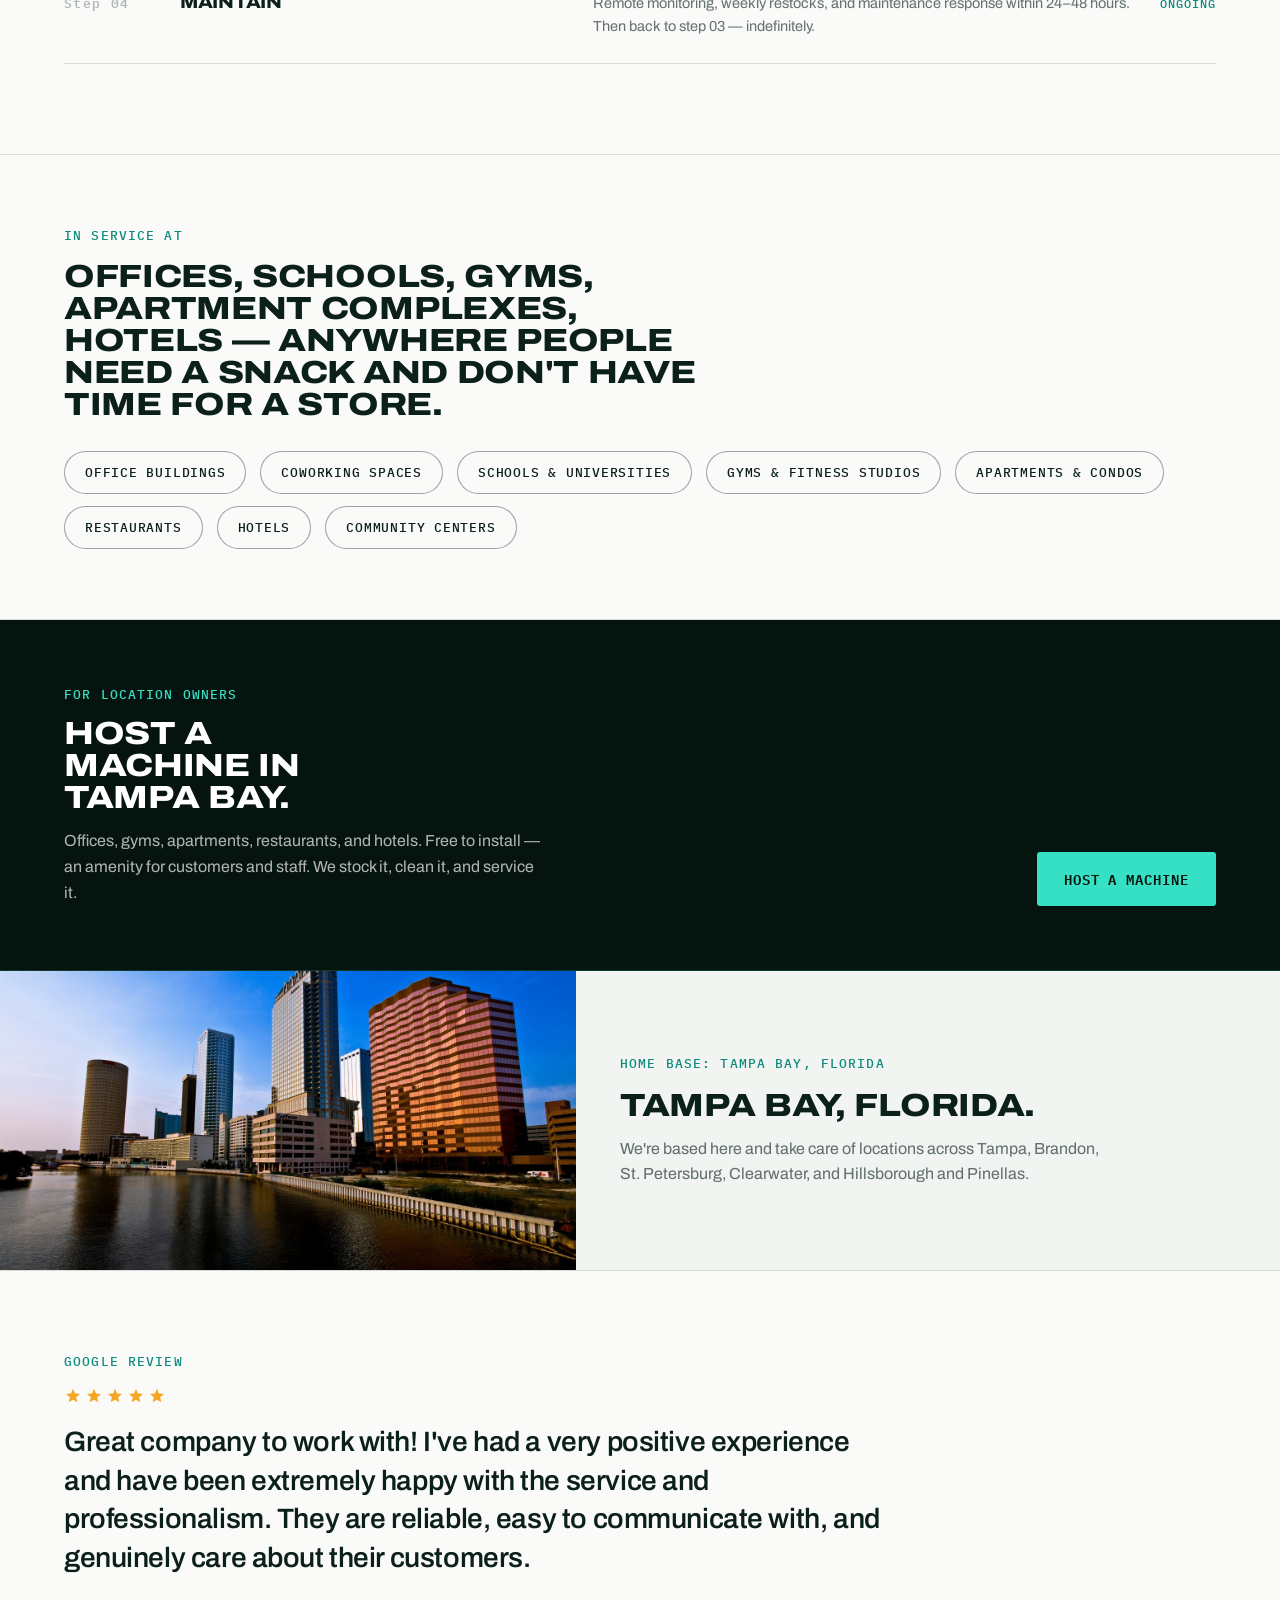
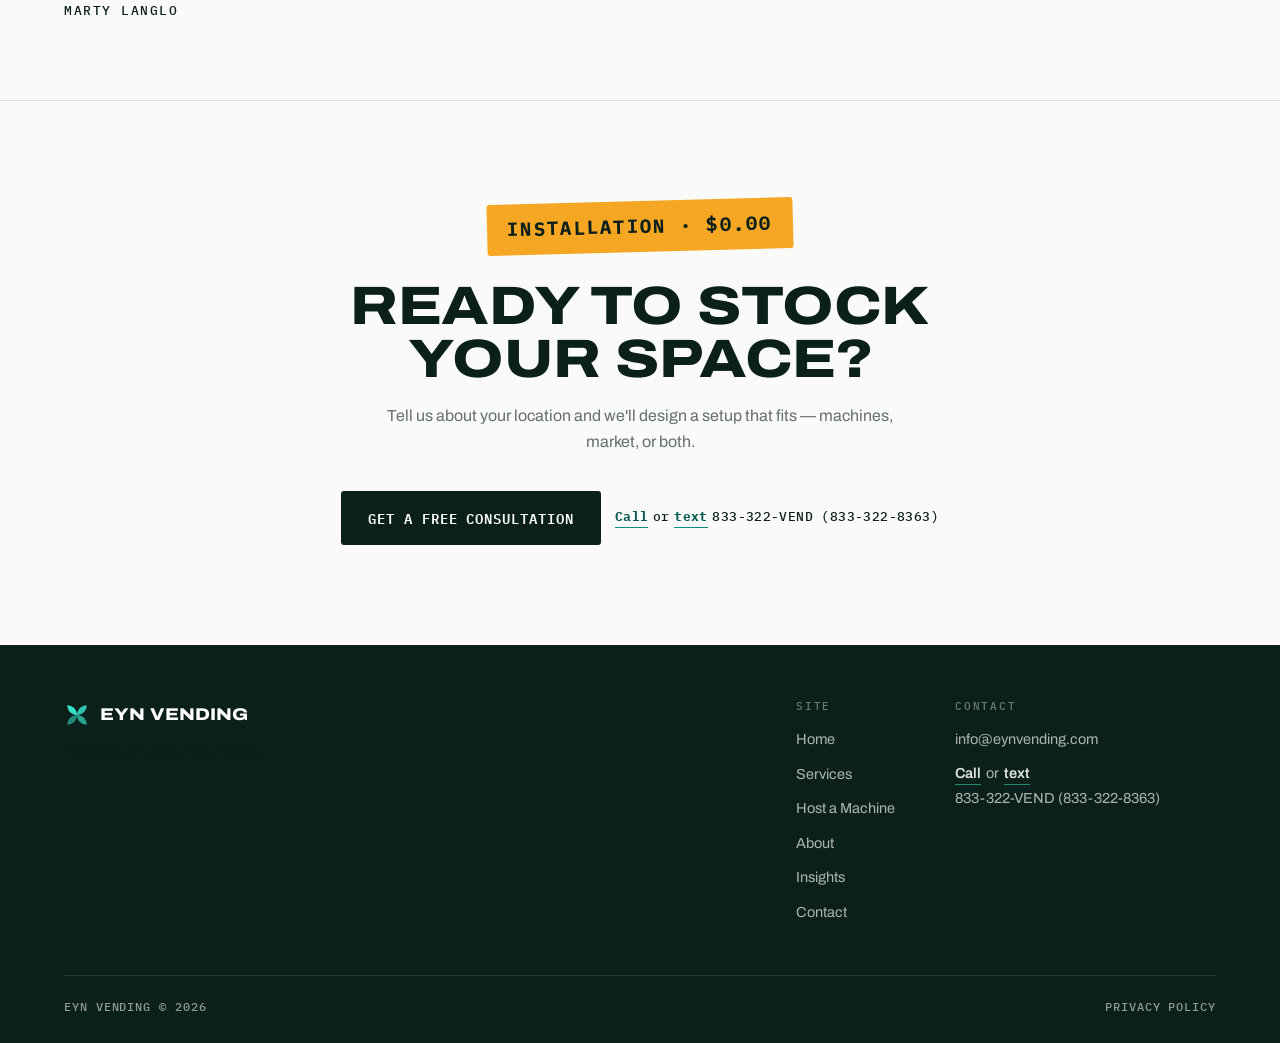
==== commit 479d21bf: "Add an Insights section with two October posts Publish apartment and RV/marina articles, link placem" ====
--- a/index.html
+++ b/index.html
@@ -76,6 +76,7 @@
       <li><a href="services.html">Services</a></li>
       <li><a href="host.html">Host a Machine</a></li>
       <li><a href="about.html">About</a></li>
+      <li><a href="insights/">Insights</a></li>
       <li><a href="contact.html">Contact</a></li>
       <li><a href="contact.html" class="nav-cta">Free Consultation</a></li>
     </ul>
@@ -379,6 +380,7 @@
           <a href="services.html">Services</a>
           <a href="host.html">Host a Machine</a>
           <a href="about.html">About</a>
+          <a href="insights/">Insights</a>
           <a href="contact.html">Contact</a>
         </div>
         <div class="footer-col">
--- a/css/style.css
+++ b/css/style.css
@@ -1035,3 +1035,127 @@
   min-height: 20px;
 }
 .form-status.error { color: #c0392b; }
+
+/* ===========================================================
+   Insights — index and articles
+   =========================================================== */
+.insight-list { border-top: 2px solid var(--ink); margin-top: 10px; }
+.insight-item {
+  display: grid;
+  grid-template-columns: 132px 1fr auto;
+  gap: 28px;
+  align-items: start;
+  padding: 32px 0;
+  border-bottom: 1px solid var(--line);
+}
+.insight-item time {
+  font-family: var(--mono);
+  font-size: 12px;
+  letter-spacing: 0.1em;
+  text-transform: uppercase;
+  color: var(--teal);
+  padding-top: 7px;
+}
+.insight-item h2 {
+  font-stretch: 112%;
+  text-transform: uppercase;
+  font-size: clamp(20px, 2.4vw, 28px);
+  font-weight: 780;
+  line-height: 1.05;
+  margin-bottom: 12px;
+}
+.insight-item h2 a:hover { color: var(--teal-deep); }
+.insight-item p { margin: 0; max-width: 62ch; font-size: 16px; }
+.insight-item .more {
+  font-family: var(--mono);
+  font-size: 12px;
+  letter-spacing: 0.1em;
+  text-transform: uppercase;
+  color: var(--teal);
+  white-space: nowrap;
+  padding-top: 8px;
+  border-bottom: 1px solid transparent;
+}
+.insight-item .more:hover { border-bottom-color: var(--teal); }
+@media (max-width: 720px) {
+  .insight-item { grid-template-columns: 1fr; gap: 8px; padding: 26px 0; }
+  .insight-item time { padding-top: 0; }
+}
+
+.article-byline {
+  display: flex;
+  flex-wrap: wrap;
+  gap: 8px 16px;
+  align-items: baseline;
+  margin-top: 8px;
+  font-family: var(--mono);
+  font-size: 12.5px;
+  letter-spacing: 0.08em;
+  text-transform: uppercase;
+  color: var(--ink);
+}
+.article-byline .when { color: var(--ink-60); }
+.article-byline .when::before { content: "·"; color: var(--ink-30); padding-right: 16px; }
+
+.article { max-width: 740px; }
+.article h2 {
+  font-stretch: 112%;
+  text-transform: uppercase;
+  font-size: clamp(22px, 2.6vw, 30px);
+  font-weight: 780;
+  line-height: 1.05;
+  letter-spacing: -0.01em;
+  margin: 40px 0 14px;
+}
+.article p { font-size: 17px; max-width: 66ch; }
+.article strong { color: var(--ink); font-weight: 680; }
+.article a:not(.btn) {
+  color: var(--teal-deep);
+  font-weight: 650;
+  border-bottom: 1px solid var(--teal);
+}
+.article a:not(.btn):hover { color: var(--teal); }
+.article ol.rule-list { counter-reset: ask; }
+.article ol.rule-list li { counter-increment: ask; }
+.article ol.rule-list li::before {
+  content: counter(ask, decimal-leading-zero);
+  font-family: var(--mono);
+  font-size: 12px;
+  letter-spacing: 0.06em;
+  color: var(--teal);
+}
+.article-cta {
+  margin-top: 48px;
+  padding-top: 28px;
+  border-top: 2px solid var(--ink);
+}
+.article-cta .btn { margin-top: 8px; }
+.article-signoff {
+  margin: 28px 0 0;
+  font-family: var(--mono);
+  font-size: 12.5px;
+  letter-spacing: 0.08em;
+  text-transform: uppercase;
+  color: var(--ink);
+}
+.article-back {
+  display: inline-block;
+  margin-top: 36px;
+  font-family: var(--mono);
+  font-size: 12px;
+  letter-spacing: 0.1em;
+  text-transform: uppercase;
+  color: var(--teal);
+}
+.article-back:hover { color: var(--teal-deep); }
+
+.draft-banner {
+  background: var(--amber);
+  color: var(--ink);
+  font-family: var(--mono);
+  font-size: 12px;
+  letter-spacing: 0.08em;
+  text-transform: uppercase;
+  text-align: center;
+  padding: 12px 16px;
+}
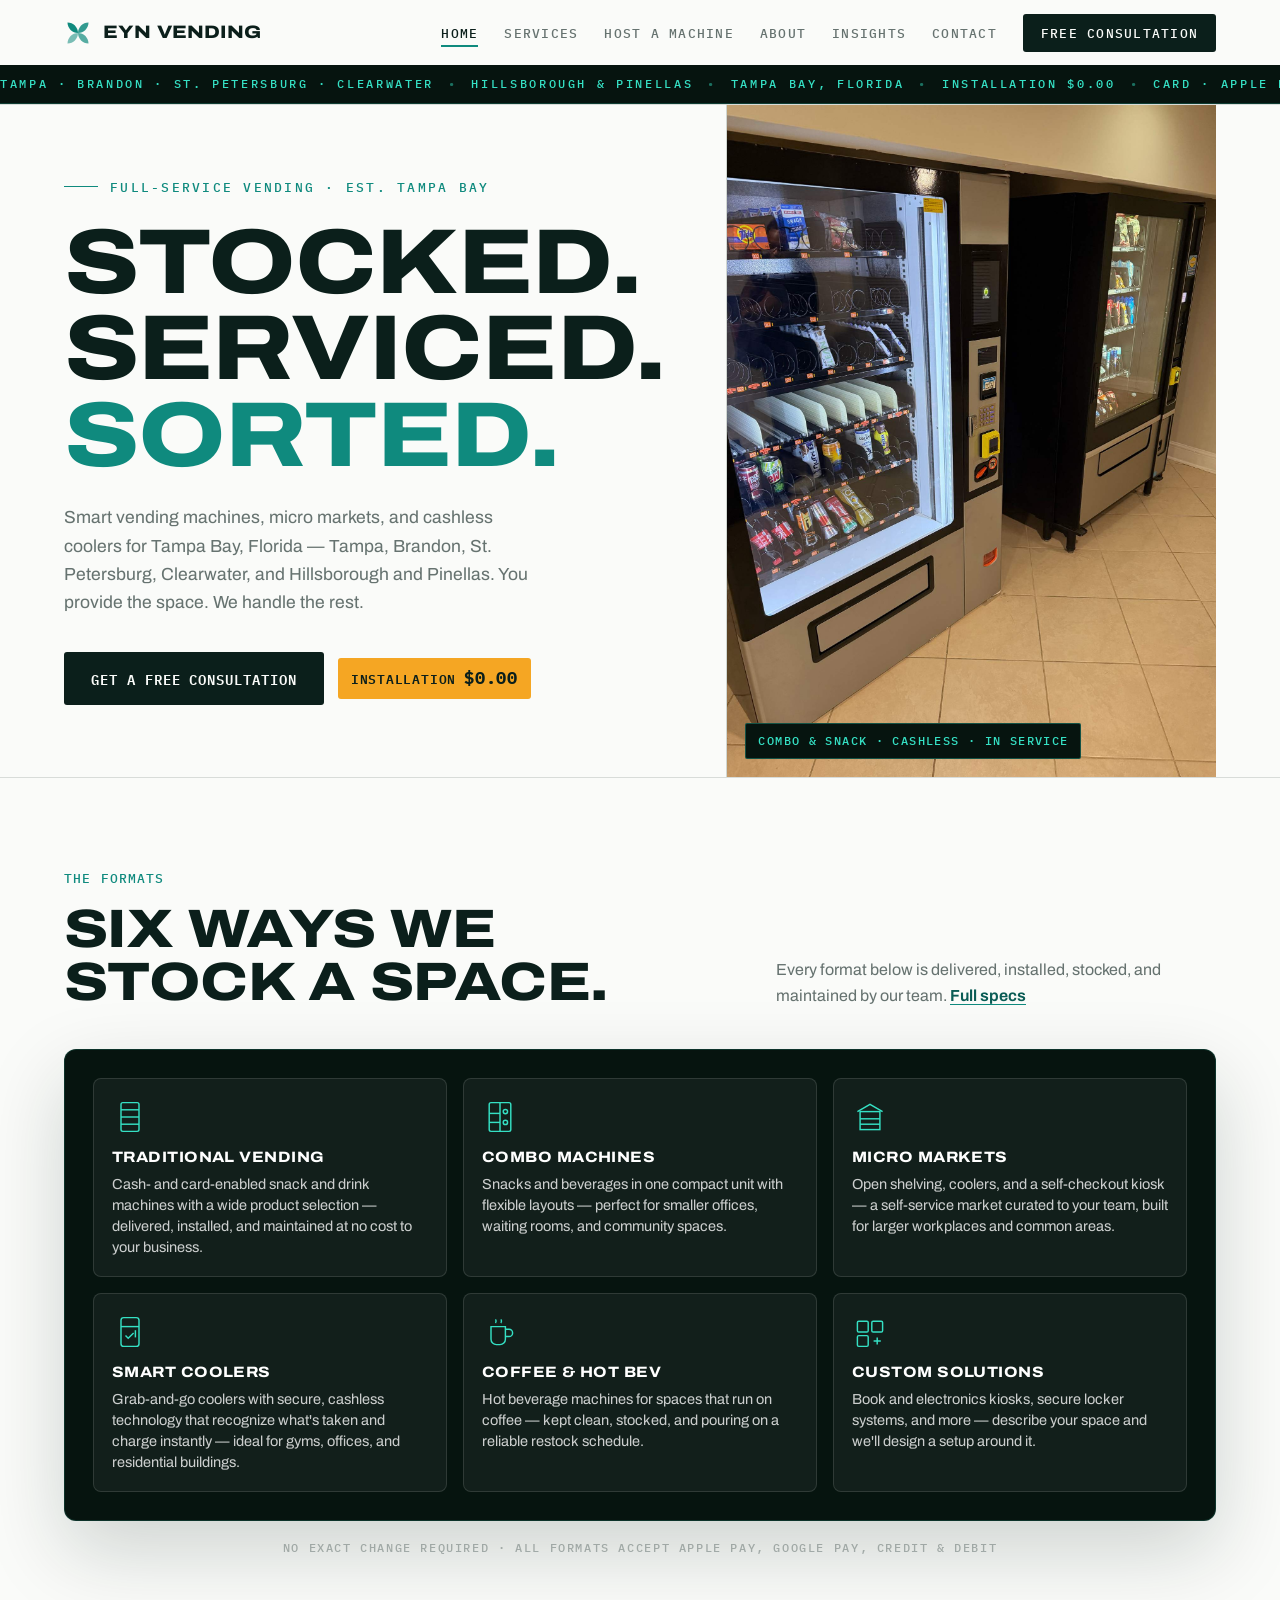
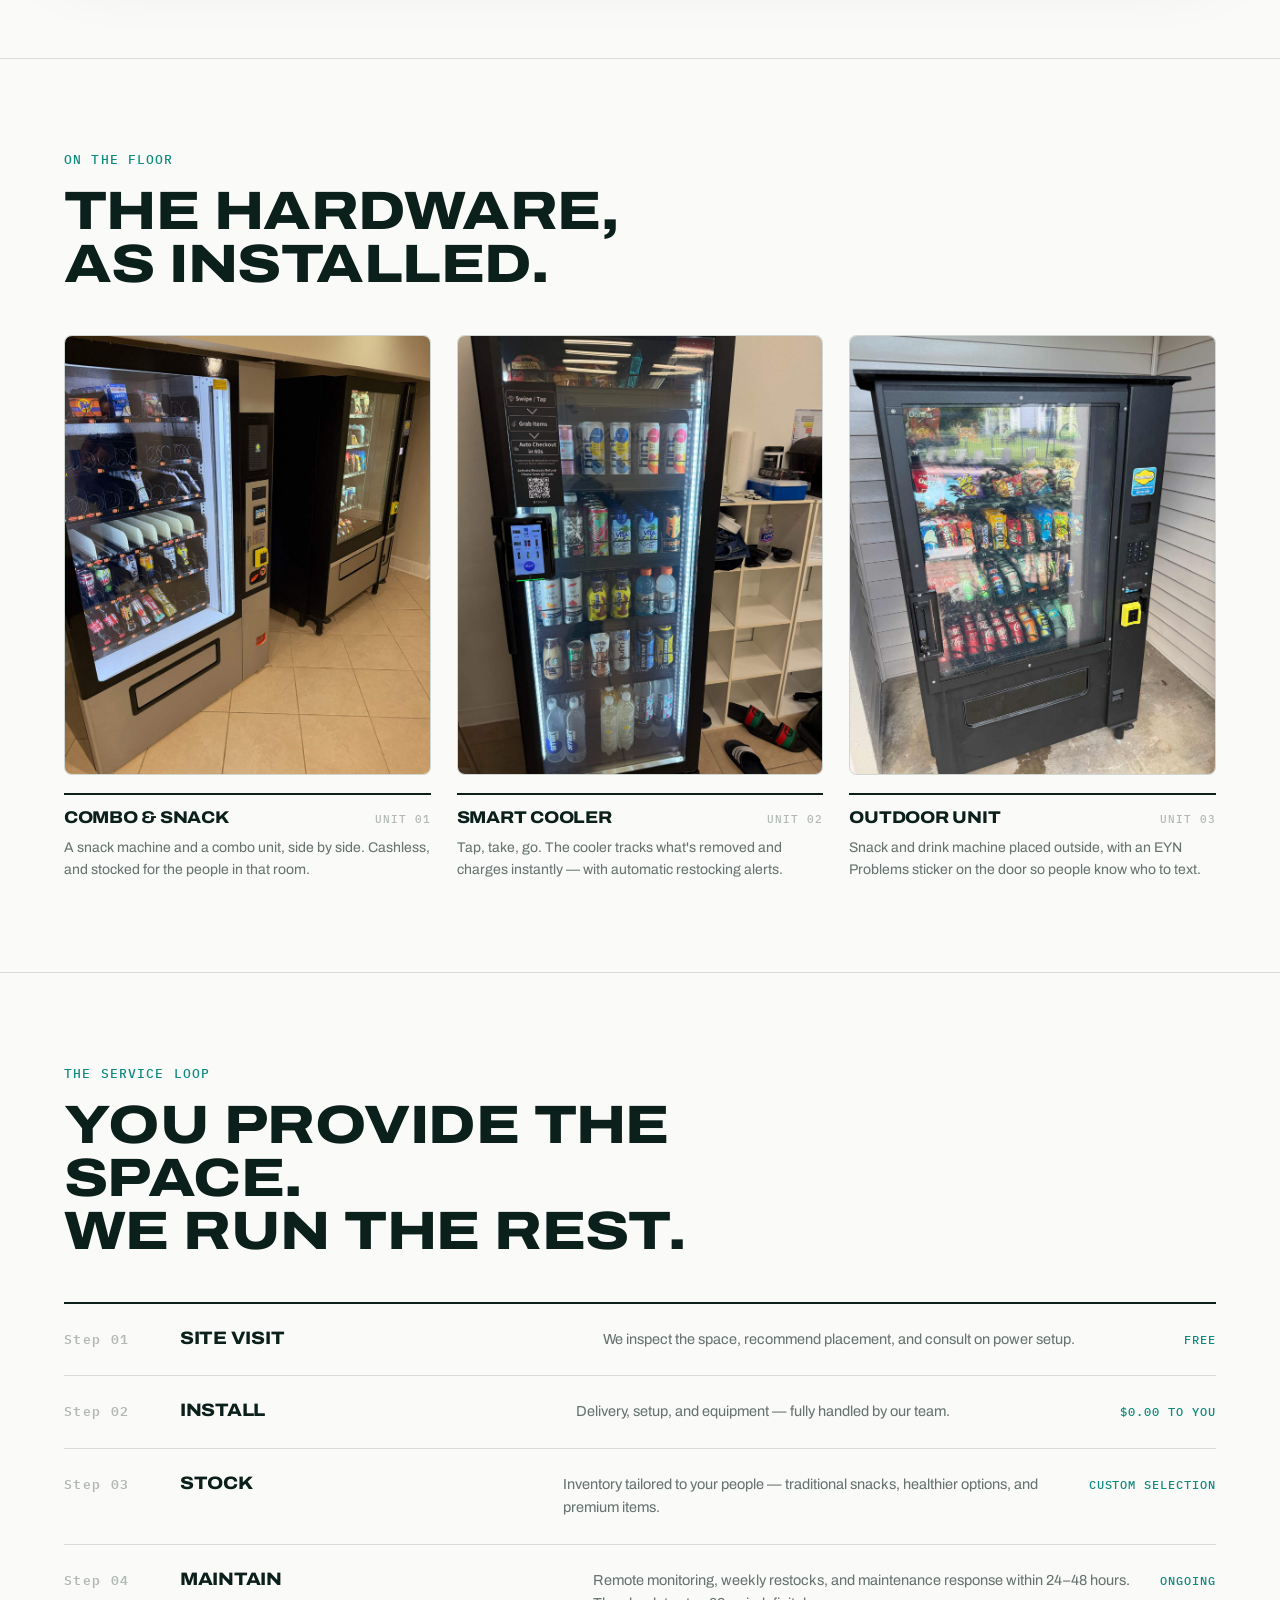
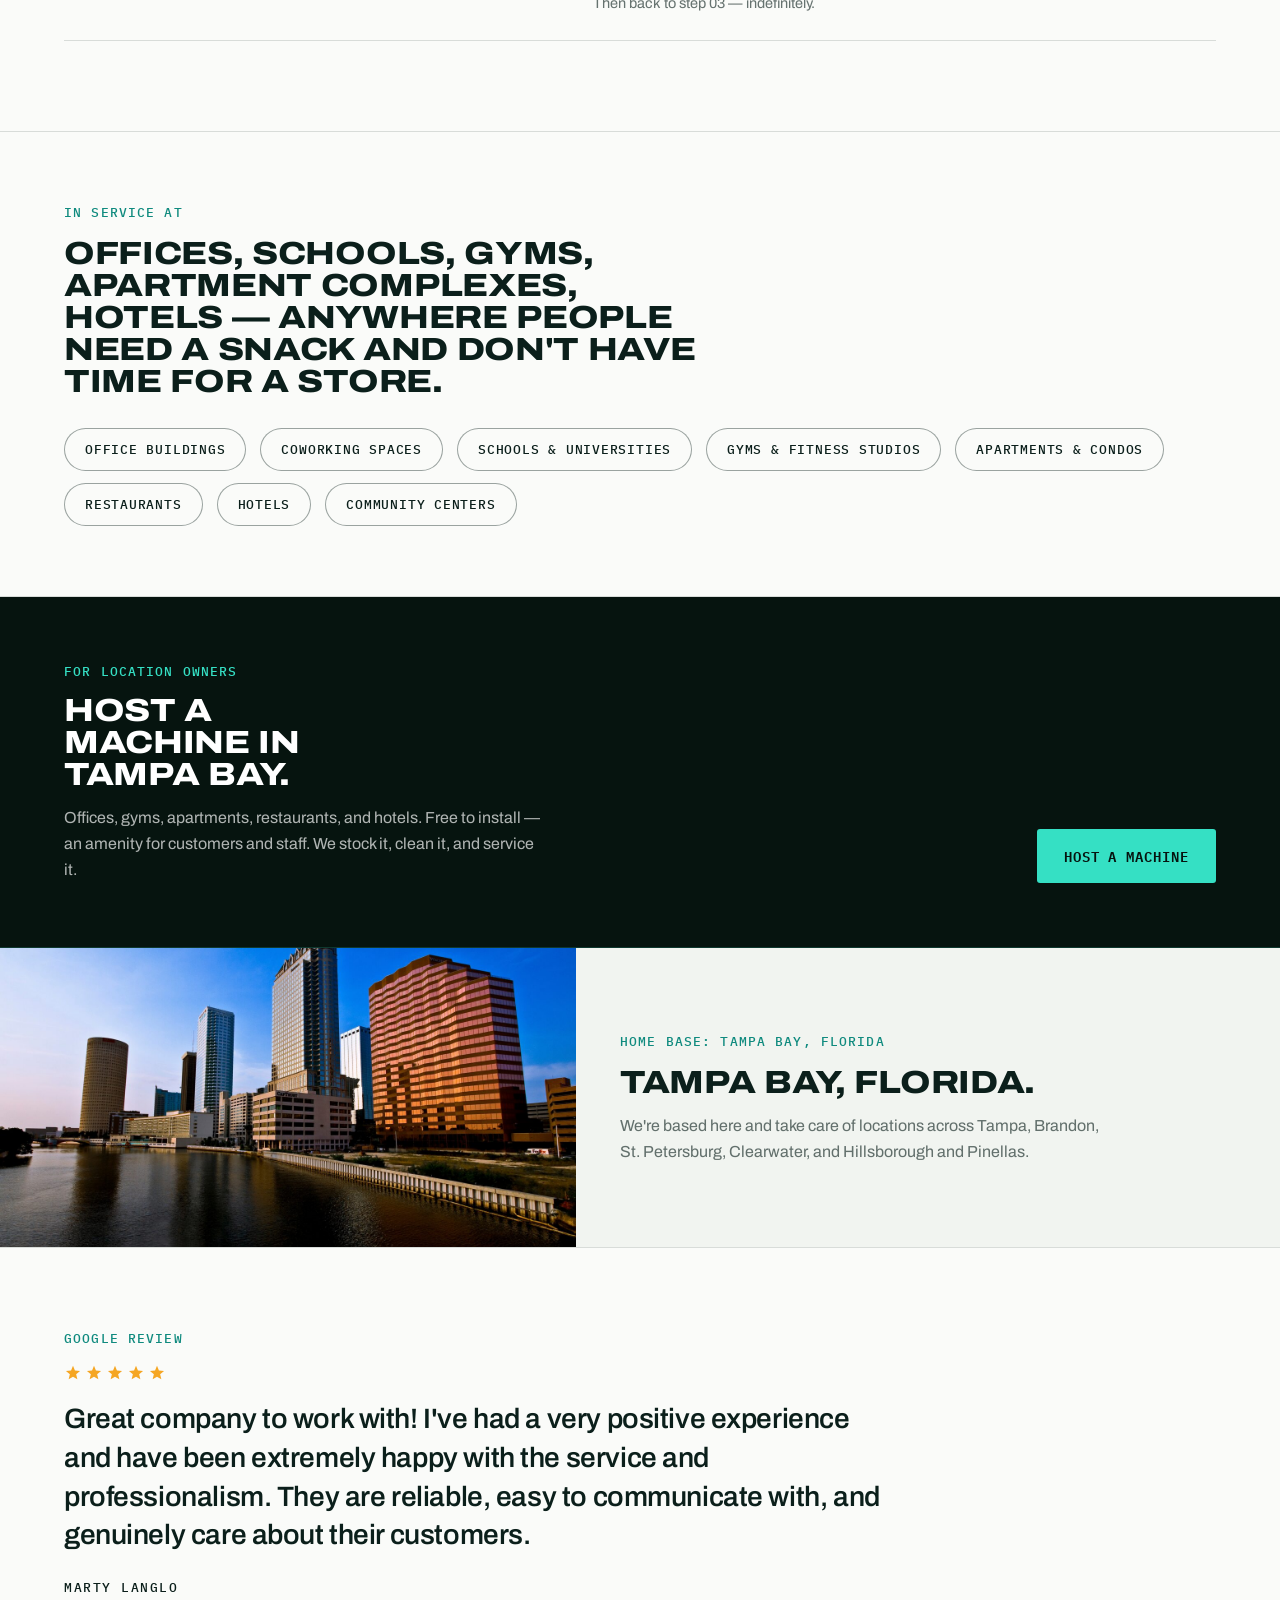
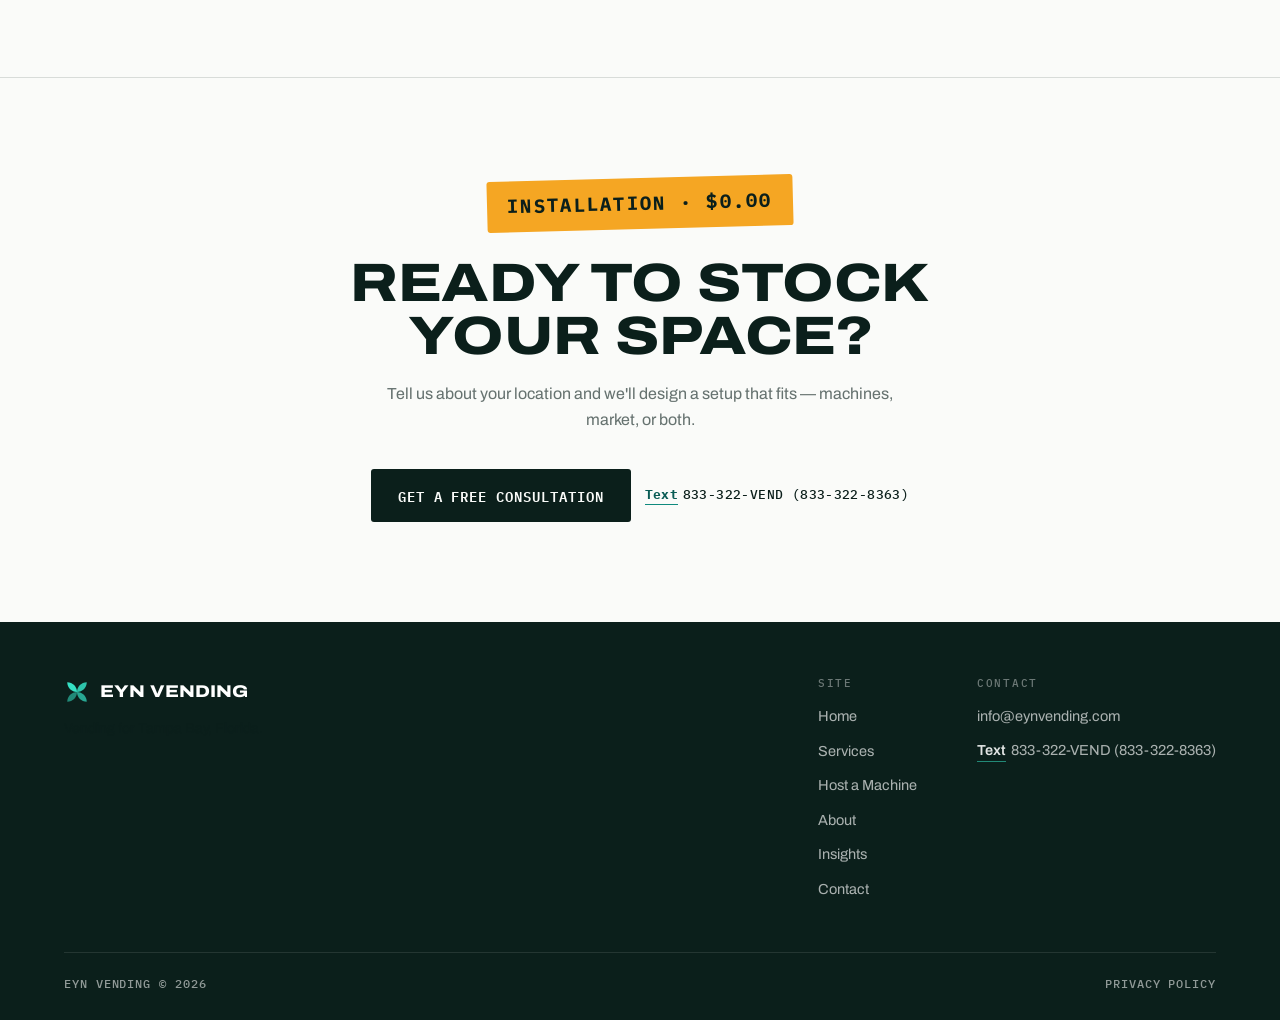
==== commit 7ce30b8e: "Widen Insights to all location types, add topic tags, switch contact to text-only" ====
--- a/index.html
+++ b/index.html
@@ -234,7 +234,7 @@
             <h3>Outdoor unit</h3>
             <span class="mono">Unit 03</span>
           </div>
-          <p>Snack and drink machine placed outside, with an EYN Problems sticker on the door so people know who to call or text.</p>
+          <p>Snack and drink machine placed outside, with an EYN Problems sticker on the door so people know who to text.</p>
         </div>
       </div>
     </div>
@@ -351,7 +351,7 @@
     <p>Tell us about your location and we'll design a setup that fits — machines, market, or both.</p>
     <div class="cta-actions">
       <a href="contact.html" class="btn btn-vend">Get a Free Consultation</a>
-      <span class="call-text"><a href="tel:+18333228363">Call</a> or <a href="sms:+18333228363">text</a> <span class="call-text-num">833-322-VEND (833-322-8363)</span></span>
+      <span class="call-text"><a href="sms:+18333228363">Text</a> <span class="call-text-num">833-322-VEND (833-322-8363)</span></span>
     </div>
   </div>
 </section>
@@ -386,7 +386,7 @@
         <div class="footer-col">
           <h4>Contact</h4>
           <a href="mailto:info@eynvending.com">info@eynvending.com</a>
-          <span class="call-text"><a href="tel:+18333228363">Call</a> or <a href="sms:+18333228363">text</a> <span class="call-text-num">833-322-VEND (833-322-8363)</span></span>
+          <span class="call-text"><a href="sms:+18333228363">Text</a> <span class="call-text-num">833-322-VEND (833-322-8363)</span></span>
         </div>
       </div>
     </div>
--- a/css/style.css
+++ b/css/style.css
@@ -1077,6 +1077,30 @@
   border-bottom: 1px solid transparent;
 }
 .insight-item .more:hover { border-bottom-color: var(--teal); }
+.insight-topics {
+  list-style: none;
+  display: flex;
+  flex-wrap: wrap;
+  gap: 8px;
+  margin: 22px 0 0;
+  padding: 0;
+}
+.insight-topics li,
+.insight-tag {
+  font-family: var(--mono);
+  font-size: 11px;
+  letter-spacing: 0.1em;
+  text-transform: uppercase;
+  border: 1px solid var(--line-strong);
+  border-radius: 999px;
+  padding: 5px 12px;
+}
+.insight-tag {
+  display: inline-block;
+  color: var(--teal-deep);
+  border-color: var(--teal);
+  margin-bottom: 12px;
+}
 @media (max-width: 720px) {
   .insight-item { grid-template-columns: 1fr; gap: 8px; padding: 26px 0; }
   .insight-item time { padding-top: 0; }
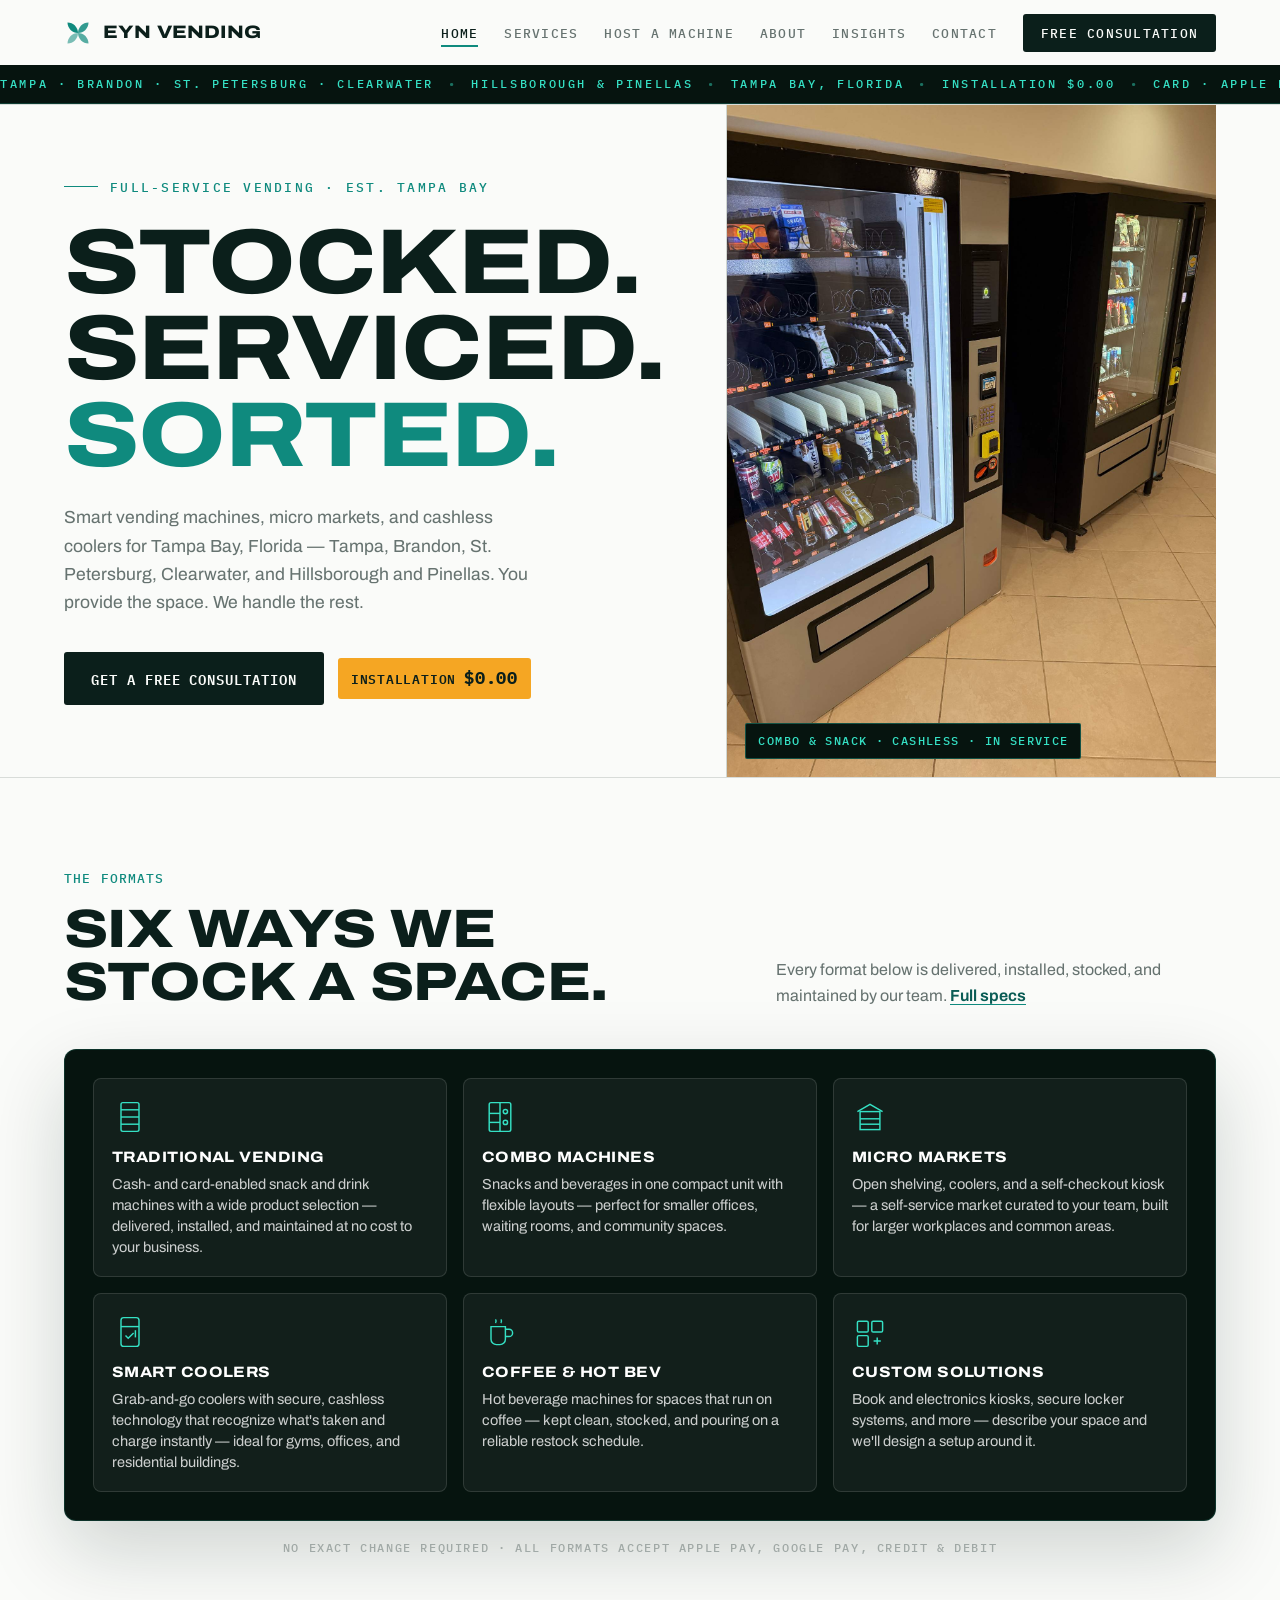
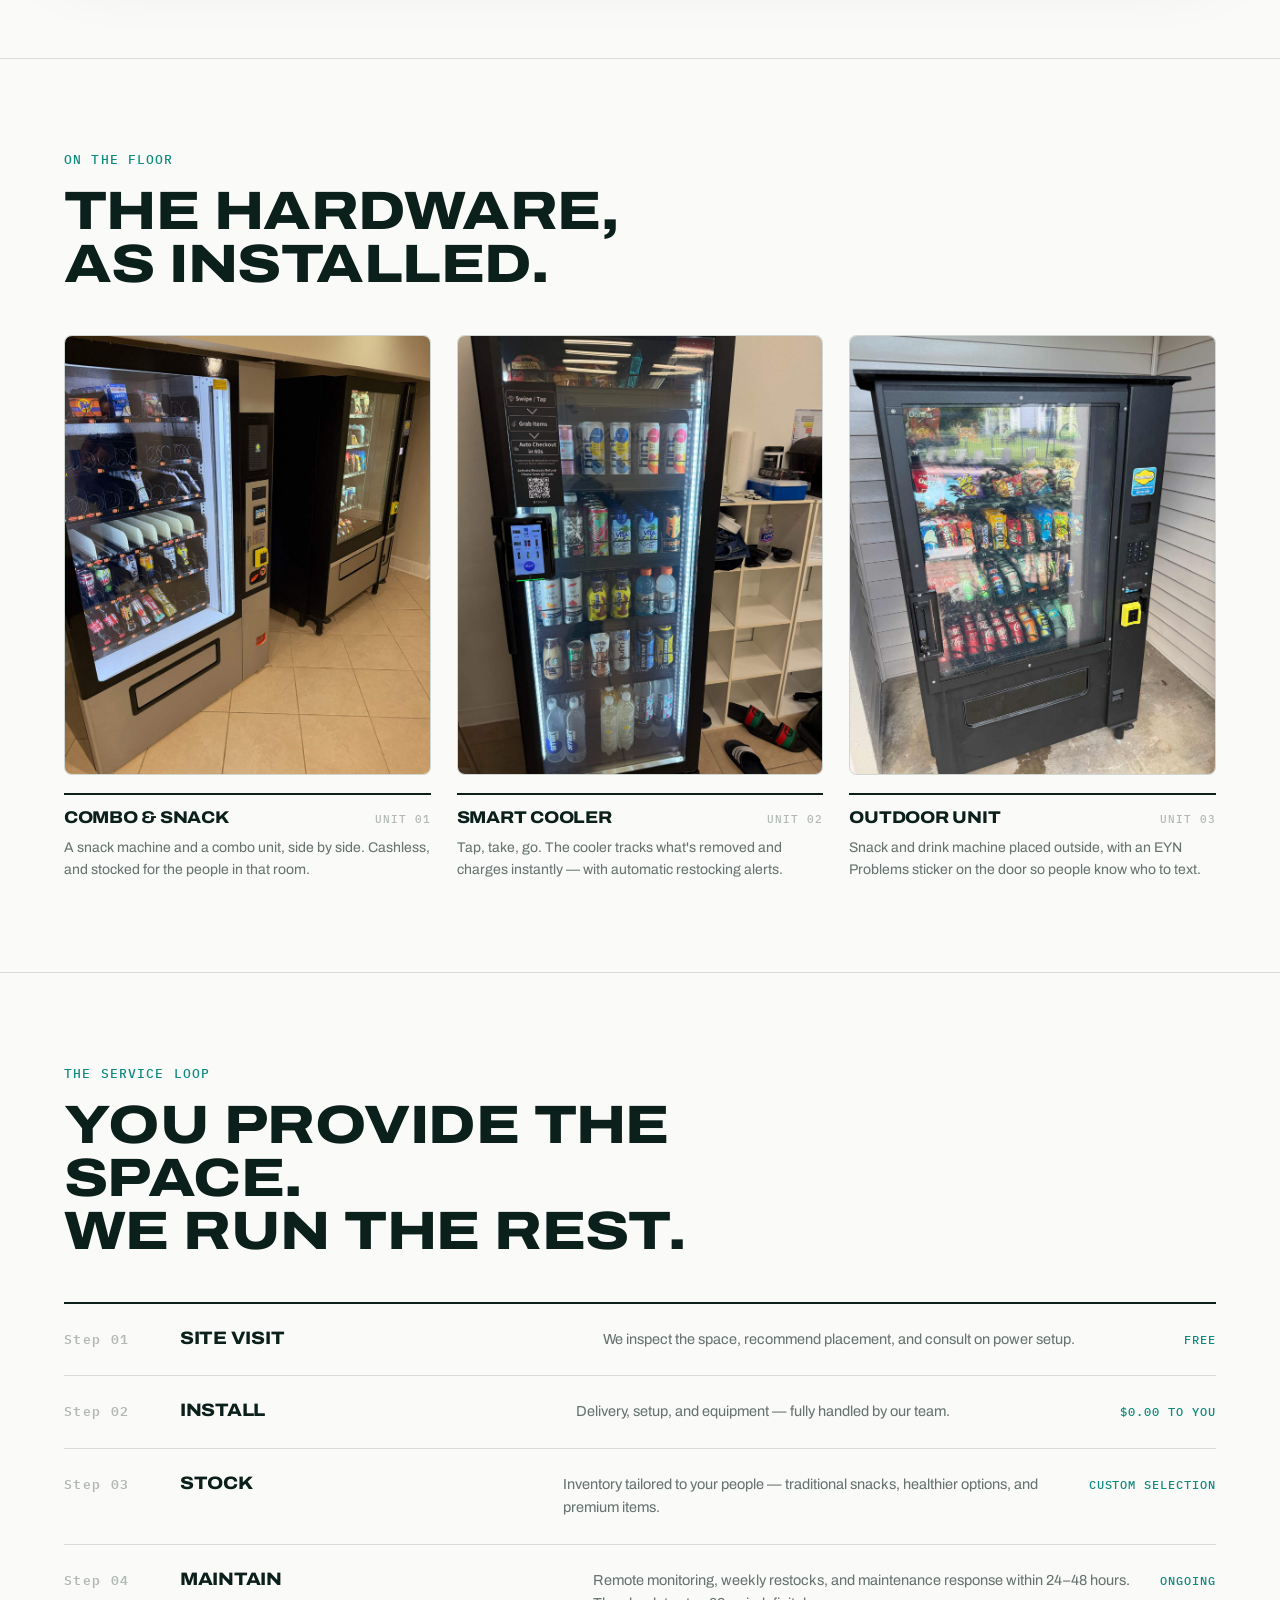
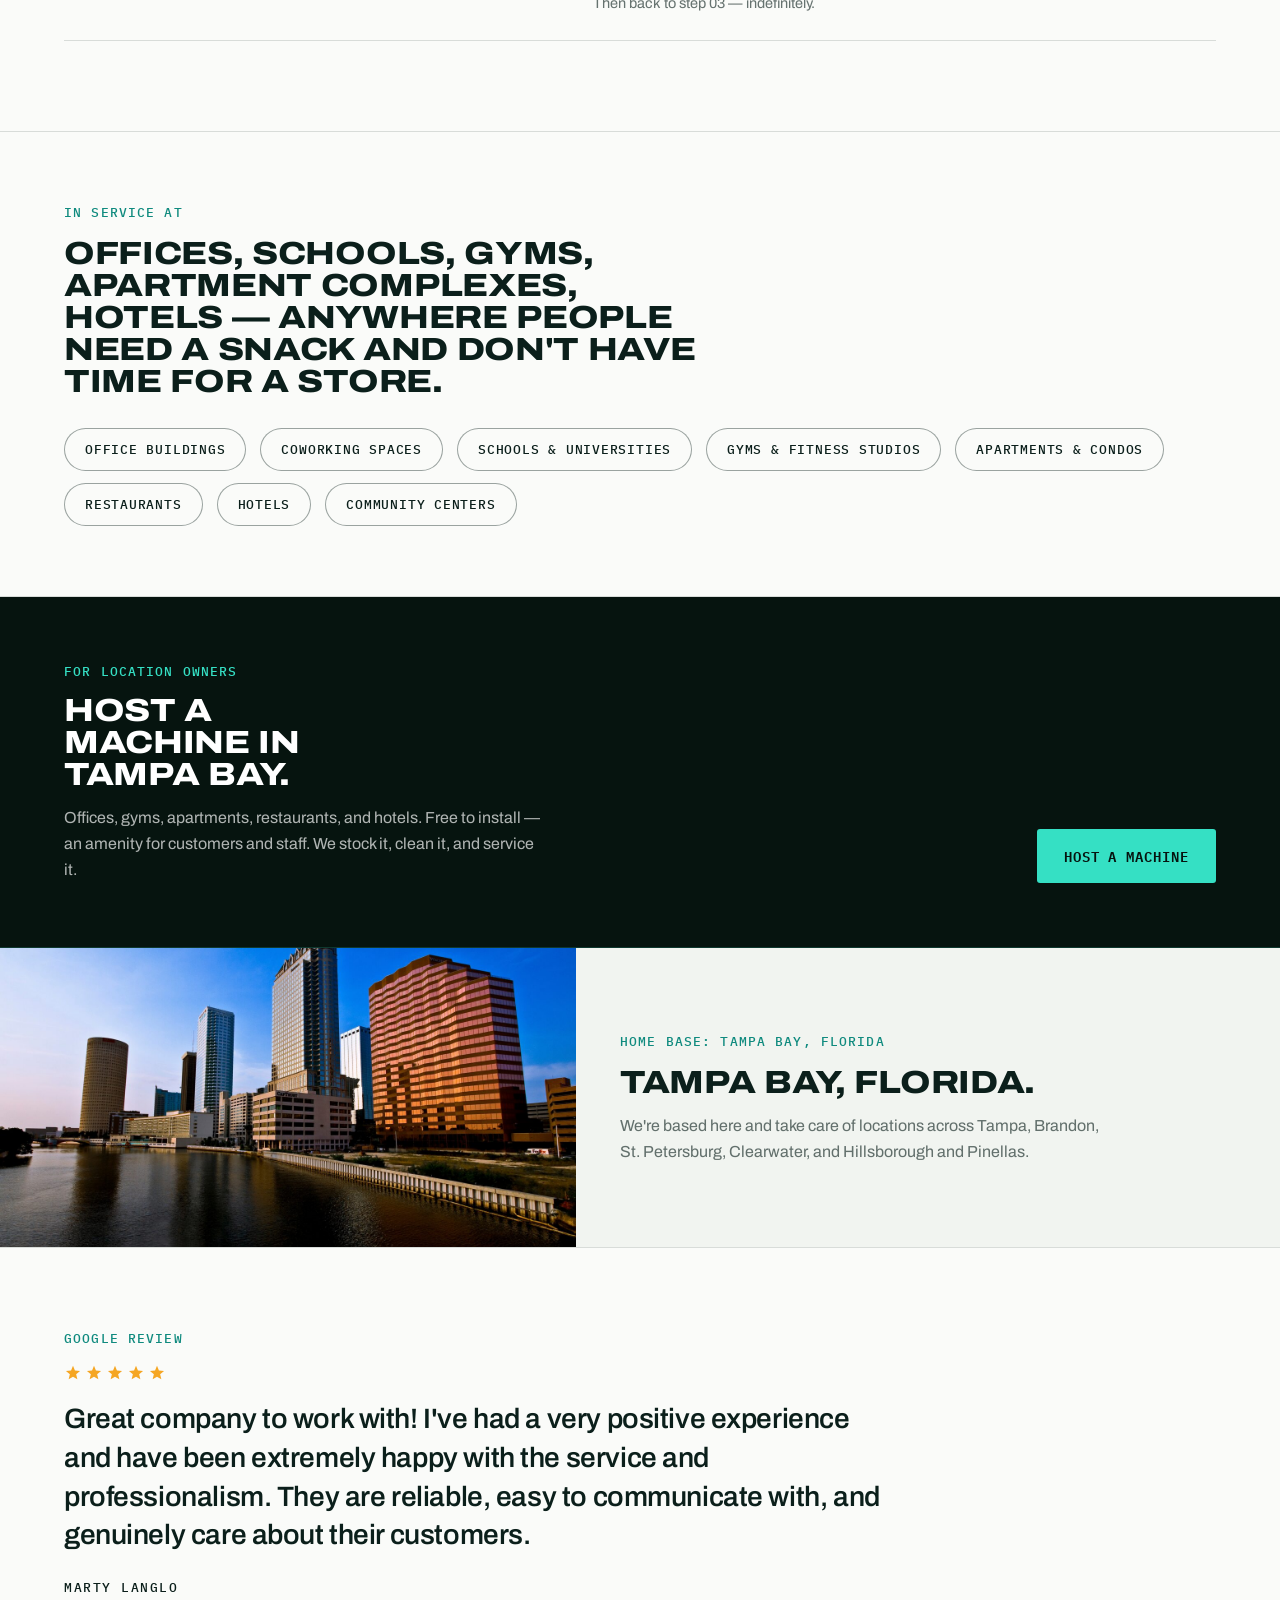
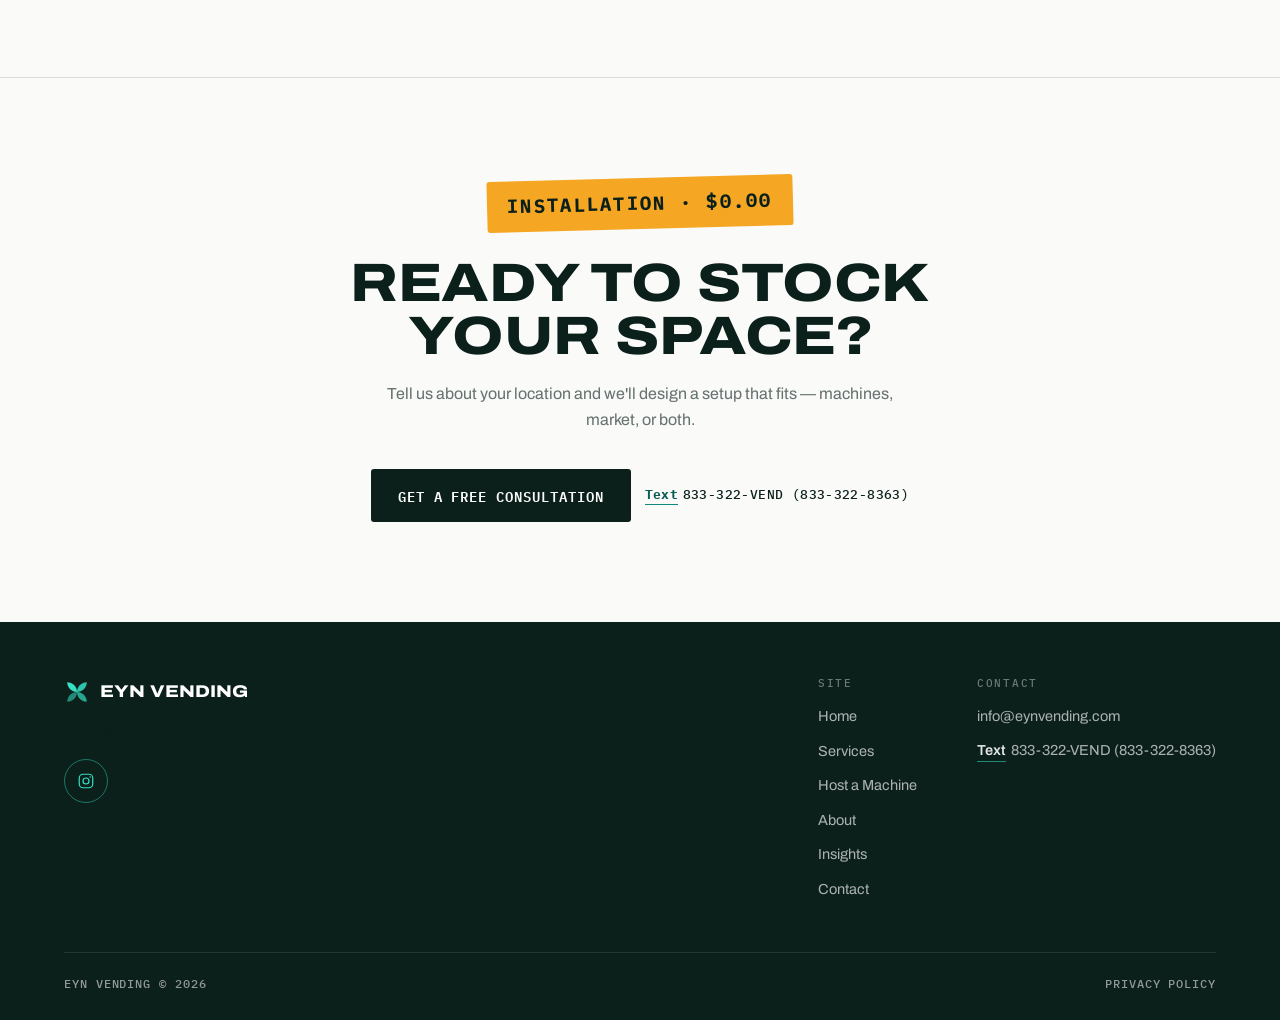
==== commit 2ee93fcd: "Add an Instagram link to the footer Put a social-links list under the brand on every page footer, an" ====
--- a/index.html
+++ b/index.html
@@ -372,6 +372,17 @@
           EYN Vending
         </div>
         <p class="footer-tag">Vending for Tampa Bay, Florida.</p>
+        <ul class="social-links">
+          <li>
+            <a href="https://www.instagram.com/eyn.vending/" target="_blank" rel="noopener" aria-label="EYN Vending on Instagram">
+              <svg viewBox="0 0 24 24" fill="none" stroke="currentColor" stroke-width="1.6" aria-hidden="true">
+                <rect x="3" y="3" width="18" height="18" rx="5"/>
+                <circle cx="12" cy="12" r="4"/>
+                <circle cx="17.5" cy="6.5" r="1" fill="currentColor" stroke="none"/>
+              </svg>
+            </a>
+          </li>
+        </ul>
       </div>
       <div class="footer-links">
         <div class="footer-col">
--- a/css/style.css
+++ b/css/style.css
@@ -753,6 +753,38 @@
 }
 .footer-brand .mark { width: 26px; height: 26px; }
 .footer-tag { max-width: 320px; font-size: 14px; }
+.social-links {
+  display: flex;
+  flex-wrap: wrap;
+  align-items: center;
+  gap: 10px;
+  list-style: none;
+  margin: 18px 0 0;
+  padding: 0;
+}
+.social-links a {
+  display: inline-flex;
+  align-items: center;
+  justify-content: center;
+  width: 44px;
+  height: 44px;
+  margin: 0;
+  border: 1px solid rgba(53, 224, 196, 0.45);
+  border-radius: 50%;
+  color: var(--led);
+  background: transparent;
+}
+.social-links a:hover {
+  color: var(--led-bg);
+  background: var(--led);
+  border-color: var(--led);
+}
+.social-links svg {
+  width: 18px;
+  height: 18px;
+  display: block;
+}
+.contact-display .social-links { margin: 2px 0 0; }
 .footer-links { display: flex; gap: 60px; flex-wrap: wrap; }
 .footer-col h4 {
   font-family: var(--mono);
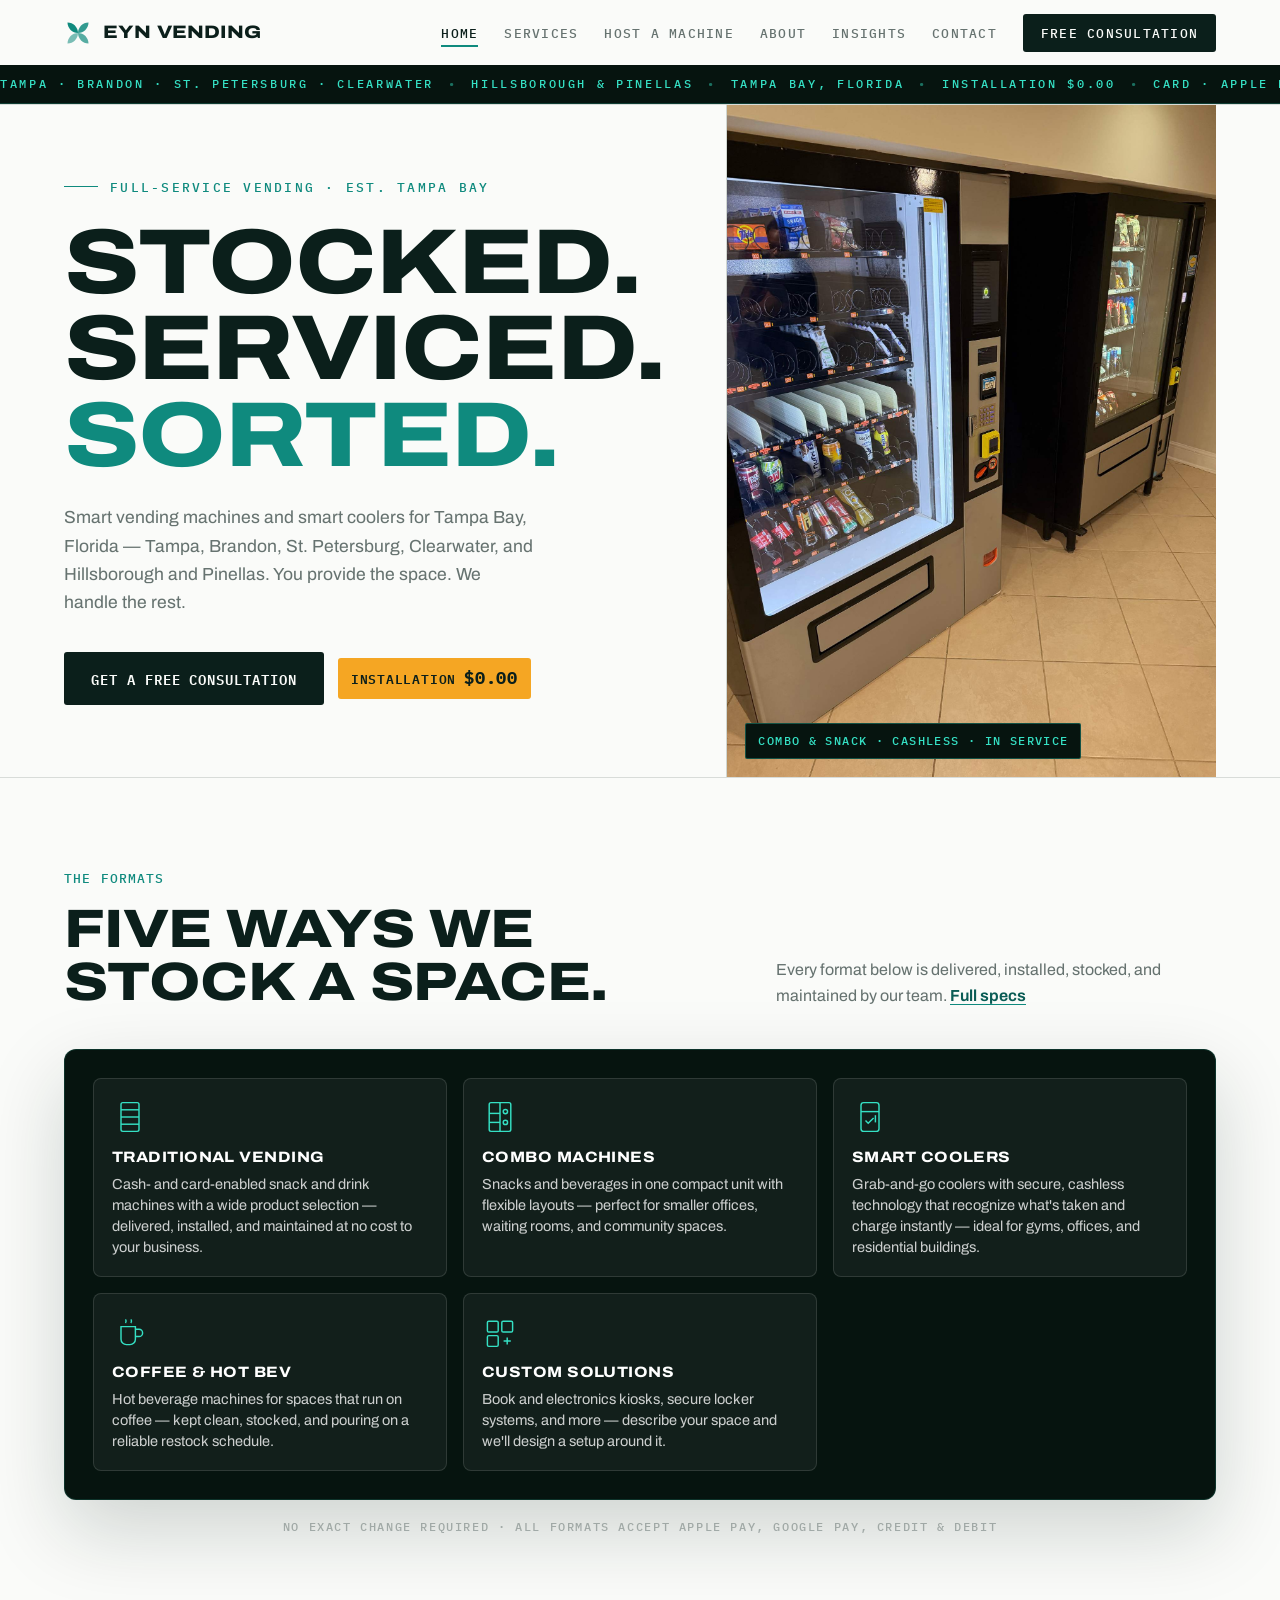
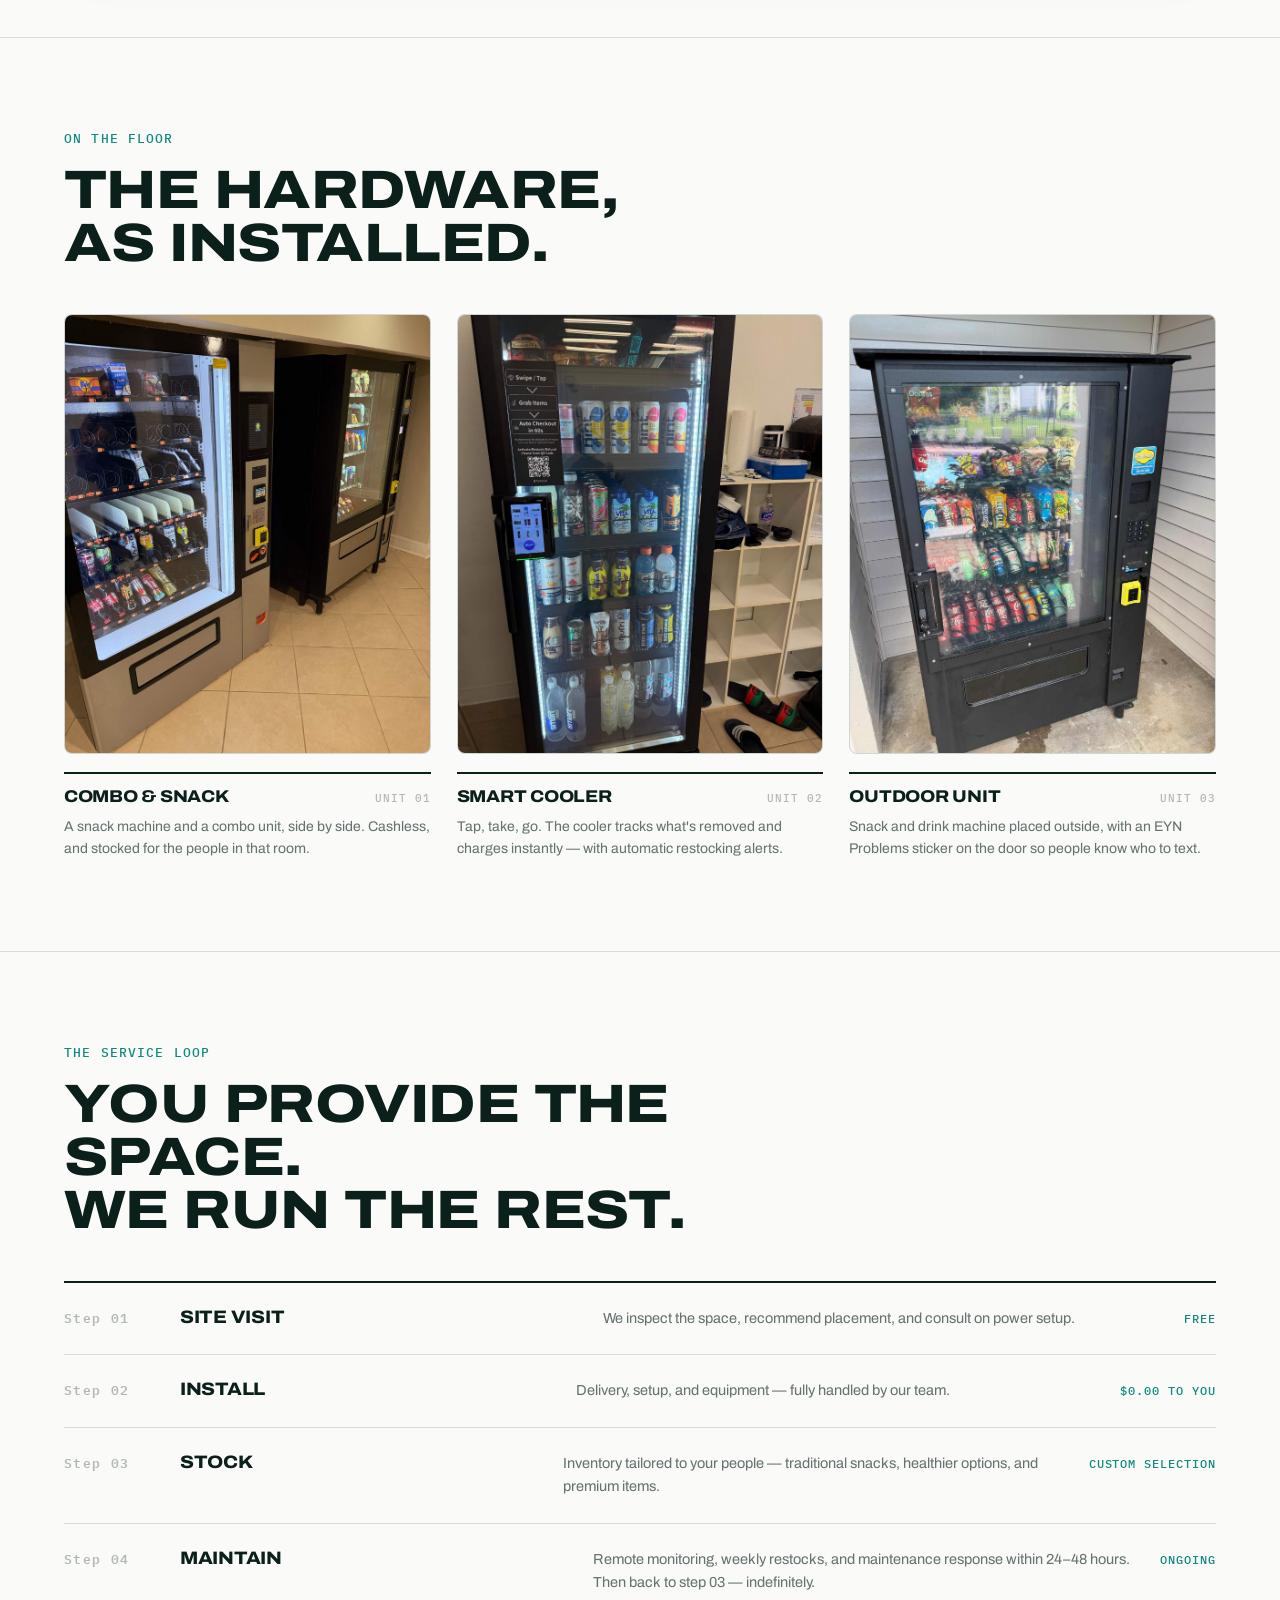
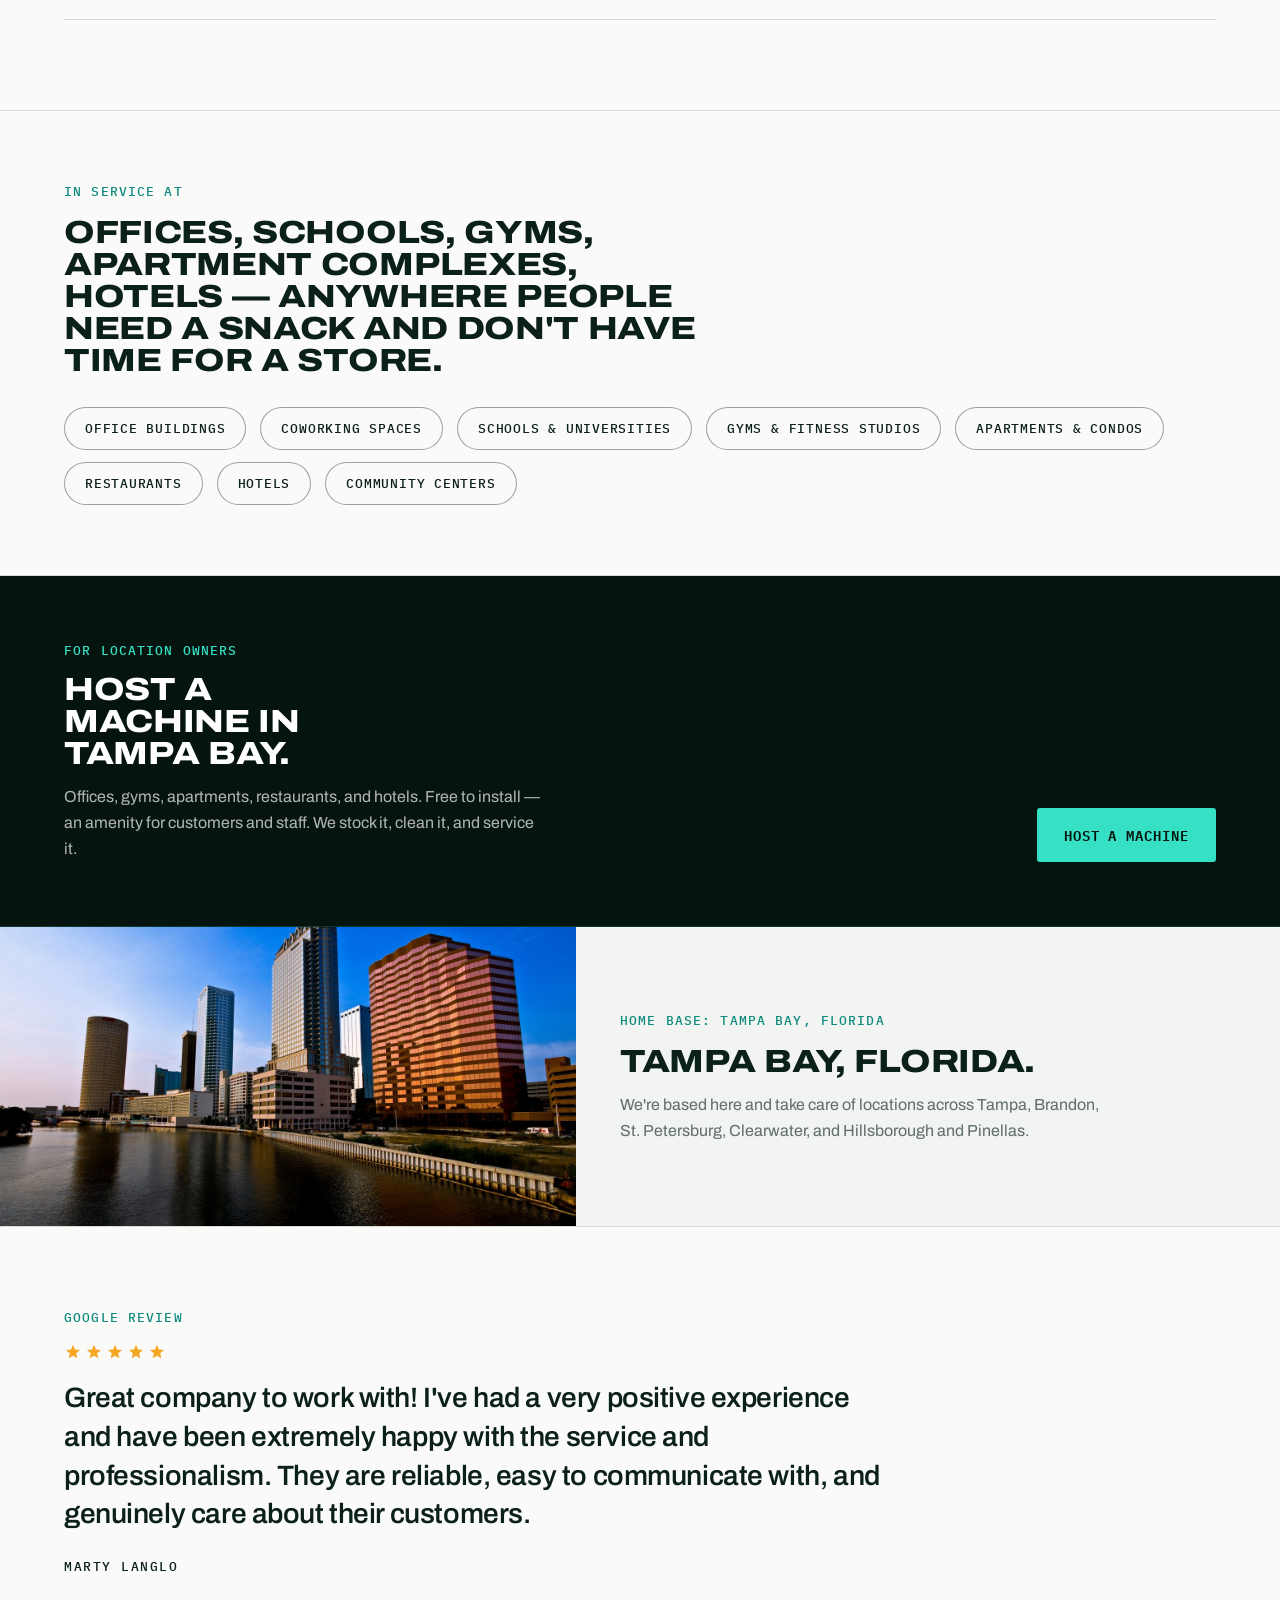
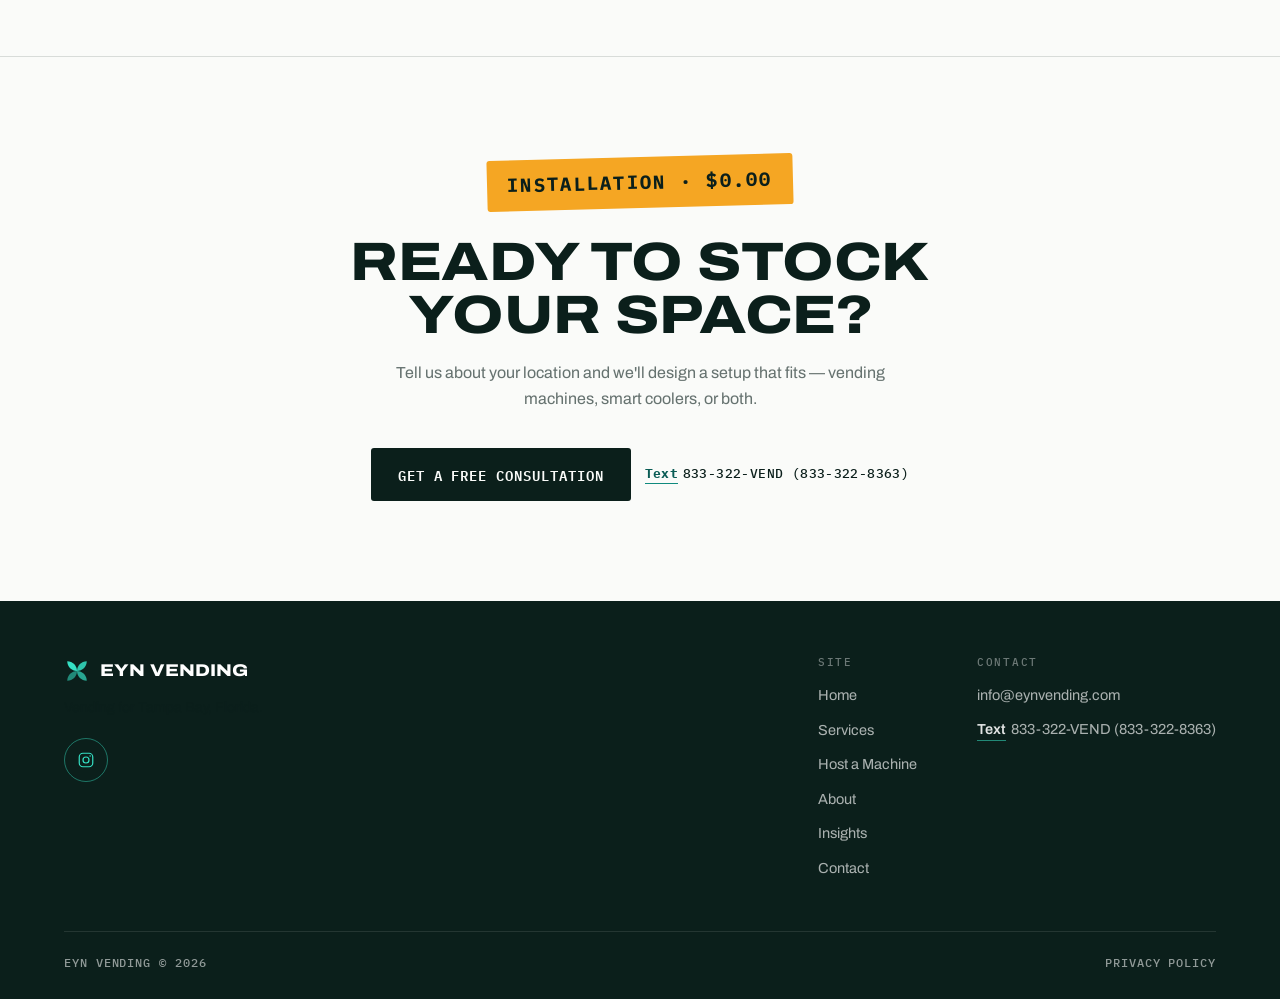
==== commit ab5adab5: "Remove public micro market mentions from the site EYN offers vending machines and smart coolers only" ====
--- a/index.html
+++ b/index.html
@@ -36,7 +36,7 @@
   "email": "info@eynvending.com",
   "image": "https://www.eynvending.com/images/machine-combo.jpg",
   "logo": "https://www.eynvending.com/favicon.svg",
-  "description": "Full-service vending machines, micro markets, and smart coolers for Tampa Bay, Florida.",
+  "description": "Full-service vending machines and smart coolers for Tampa Bay, Florida.",
   "areaServed": [
     { "@type": "Place", "name": "Tampa Bay, Florida" },
     { "@type": "City", "name": "Tampa" },
@@ -106,7 +106,7 @@
     <div class="hero-copy">
       <div class="hero-kicker">Full-service vending · Est. Tampa Bay</div>
       <h1 class="hd hd-xl">Stocked.<br>Serviced.<br><span class="accent">Sorted.</span></h1>
-      <p class="lede">Smart vending machines, micro markets, and cashless coolers for Tampa Bay, Florida — Tampa, Brandon, St. Petersburg, Clearwater, and Hillsborough and Pinellas. You provide the space. We handle the rest.</p>
+      <p class="lede">Smart vending machines and smart coolers for Tampa Bay, Florida — Tampa, Brandon, St. Petersburg, Clearwater, and Hillsborough and Pinellas. You provide the space. We handle the rest.</p>
       <div class="hero-ctas">
         <a href="contact.html" class="btn btn-vend">Get a Free Consultation</a>
         <span class="price-tag">Installation <strong>$0.00</strong></span>
@@ -125,7 +125,7 @@
     <div class="machine-head reveal">
       <div>
         <span class="mono" style="color: var(--teal); display:block; margin-bottom:14px;">The formats</span>
-        <h2 id="stock-heading" class="hd hd-lg">Six ways we<br>stock a space.</h2>
+        <h2 id="stock-heading" class="hd hd-lg">Five ways we<br>stock a space.</h2>
       </div>
       <p>Every format below is delivered, installed, stocked, and maintained by our team. <a href="services.html">Full specs</a></p>
     </div>
@@ -156,16 +156,6 @@
         </li>
         <li class="stock-card">
           <svg class="stock-icon" viewBox="0 0 40 40" fill="none" stroke="currentColor" stroke-width="1.6" aria-hidden="true">
-            <path d="M6 14 L20 6 L34 14"/>
-            <rect x="9" y="14" width="22" height="20"/>
-            <line x1="9" y1="22" x2="31" y2="22"/>
-            <line x1="9" y1="28" x2="31" y2="28"/>
-          </svg>
-          <h3>Micro Markets</h3>
-          <p>Open shelving, coolers, and a self-checkout kiosk — a self-service market curated to your team, built for larger workplaces and common areas.</p>
-        </li>
-        <li class="stock-card">
-          <svg class="stock-icon" viewBox="0 0 40 40" fill="none" stroke="currentColor" stroke-width="1.6" aria-hidden="true">
             <rect x="10" y="4" width="20" height="32" rx="3"/>
             <line x1="10" y1="14" x2="30" y2="14"/>
             <line x1="26" y1="18" x2="26" y2="26"/>
@@ -348,7 +338,7 @@
   <div class="cta-inner reveal">
     <span class="cta-price">Installation · $0.00</span>
     <h2 class="hd hd-lg">Ready to stock your space?</h2>
-    <p>Tell us about your location and we'll design a setup that fits — machines, market, or both.</p>
+    <p>Tell us about your location and we'll design a setup that fits — vending machines, smart coolers, or both.</p>
     <div class="cta-actions">
       <a href="contact.html" class="btn btn-vend">Get a Free Consultation</a>
       <span class="call-text"><a href="sms:+18333228363">Text</a> <span class="call-text-num">833-322-VEND (833-322-8363)</span></span>
